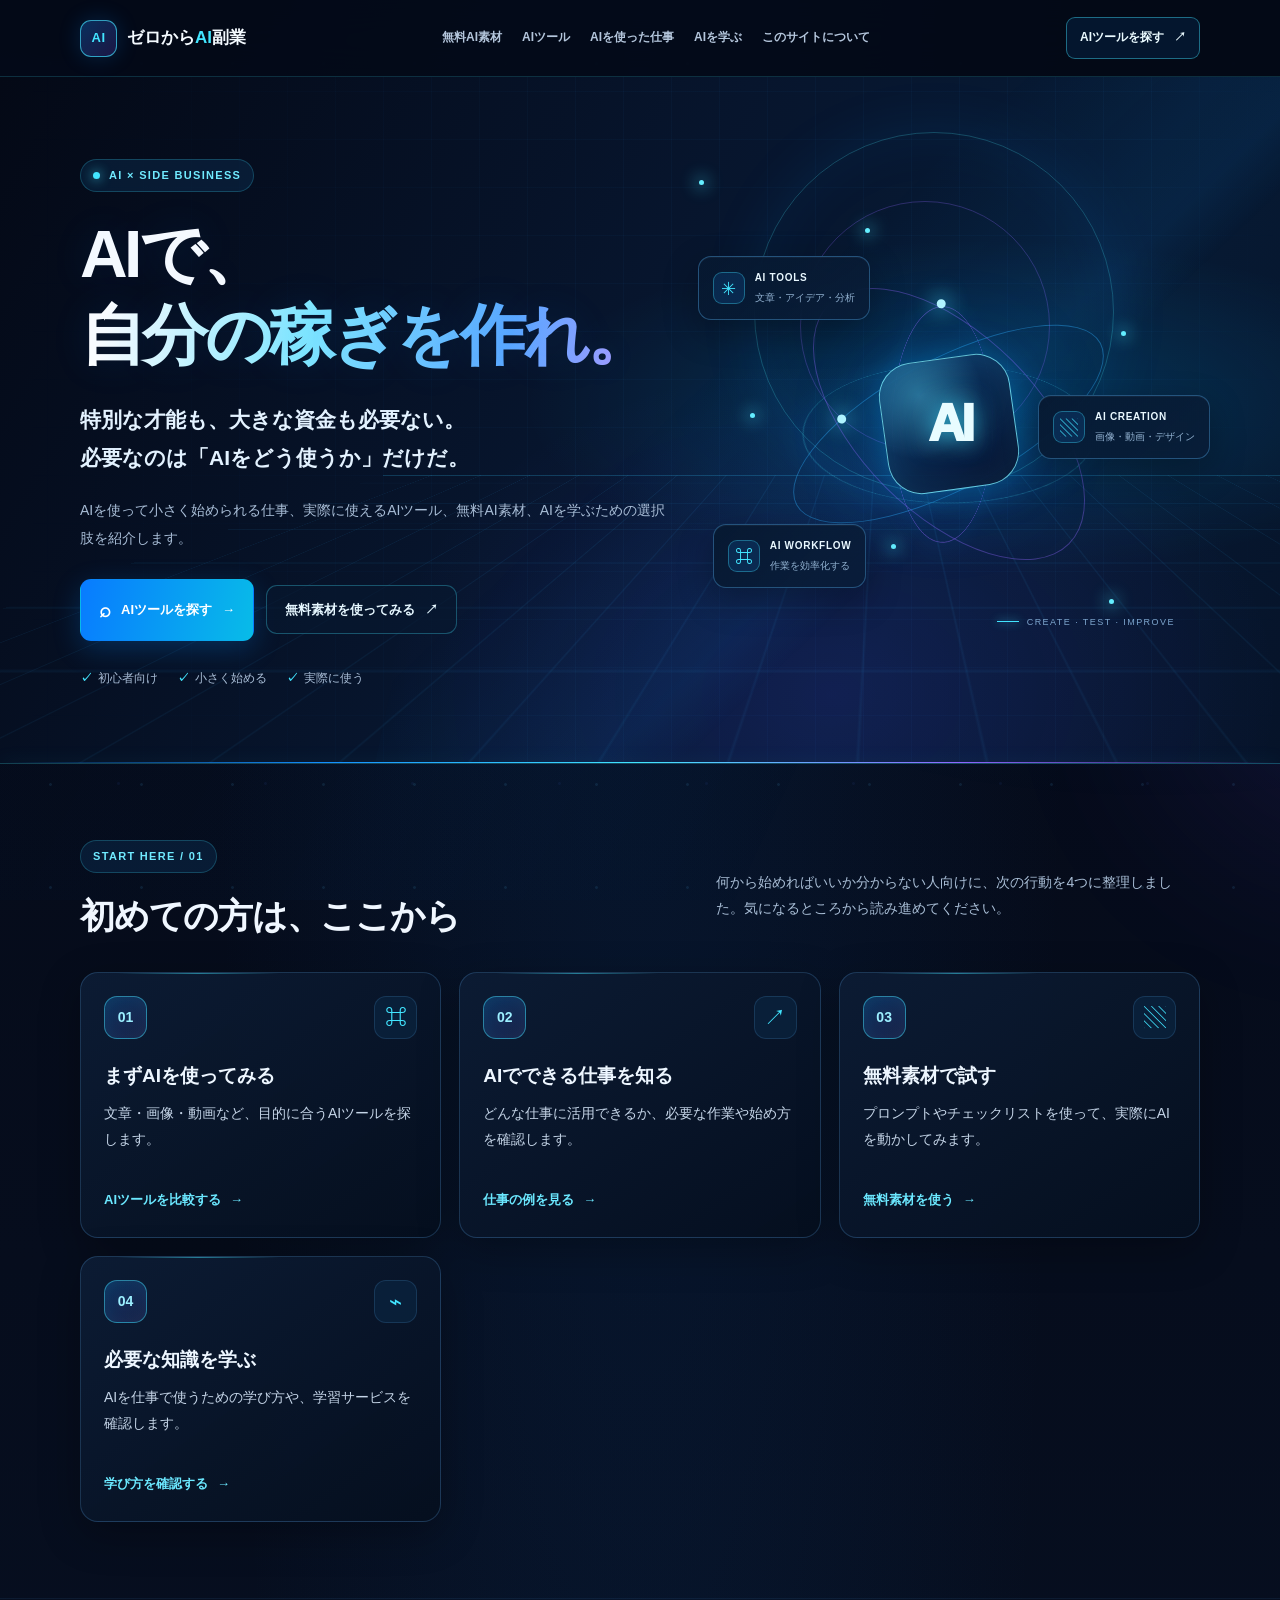
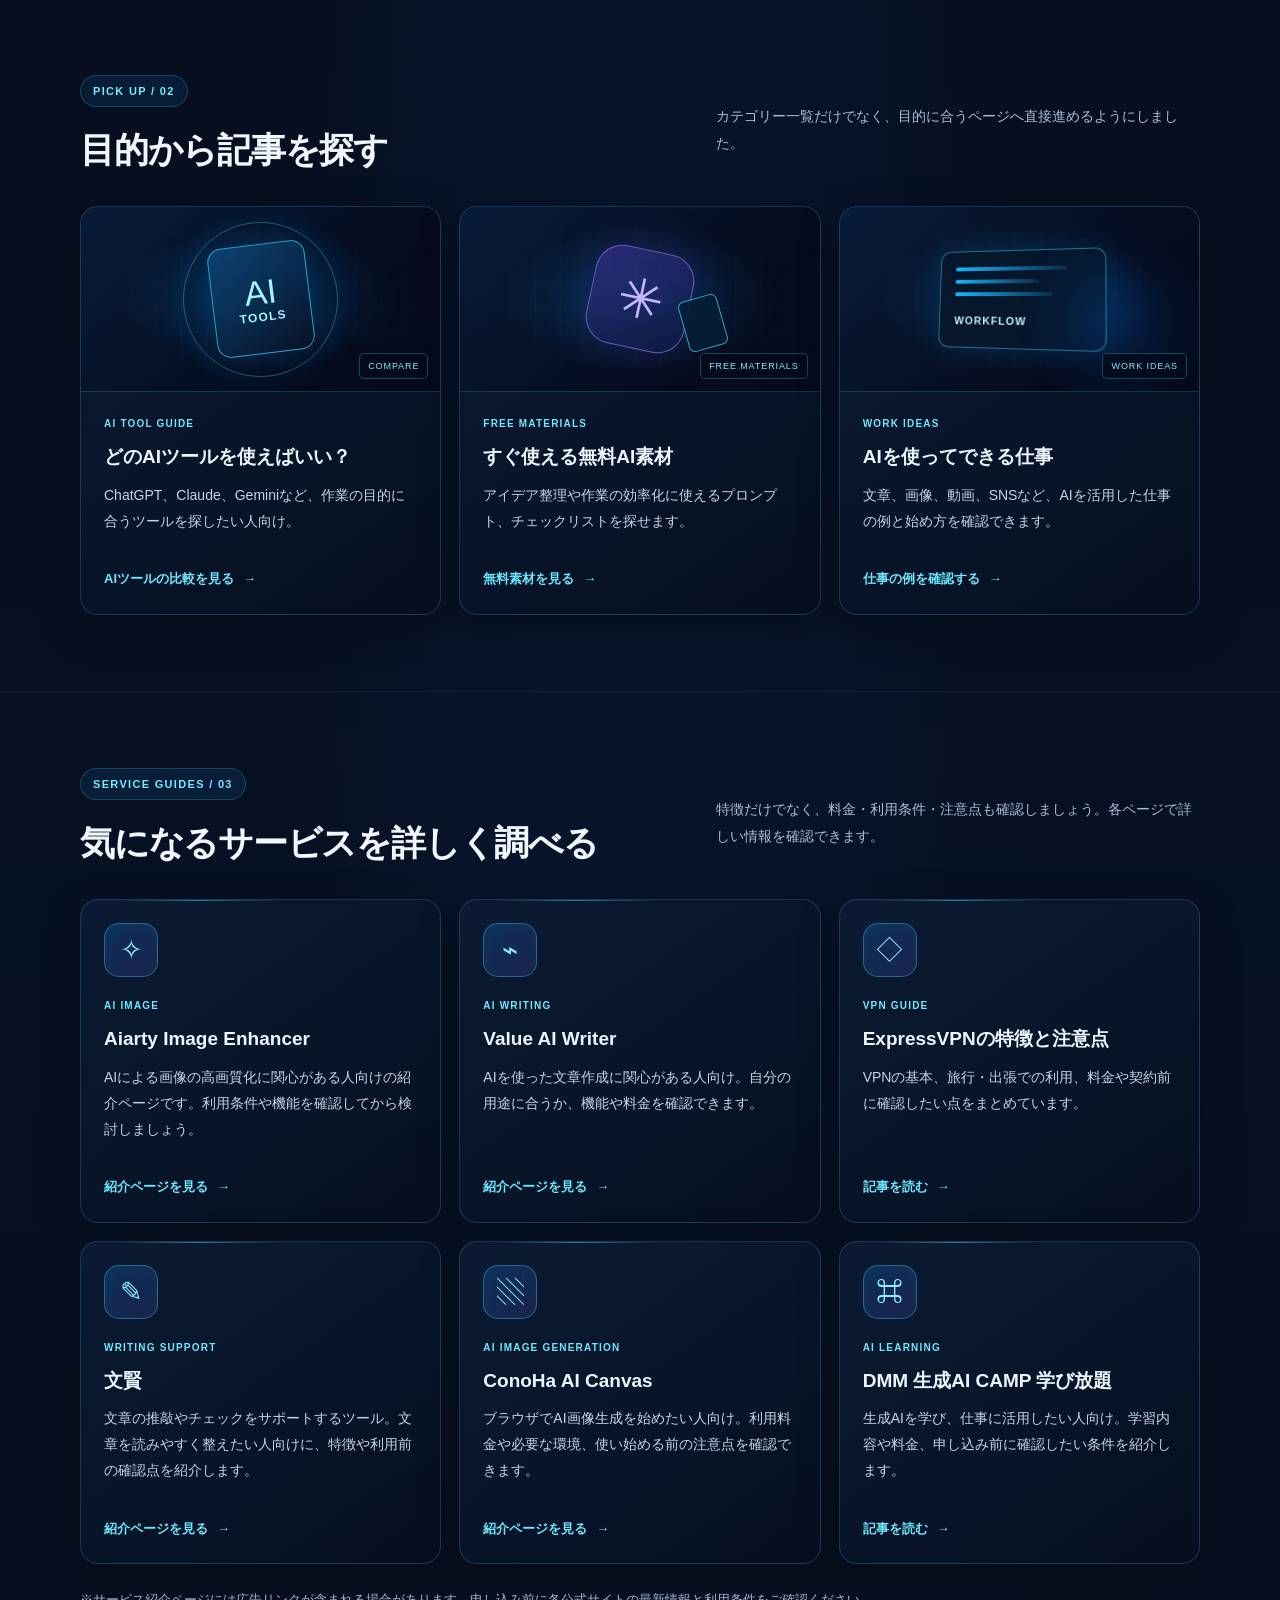
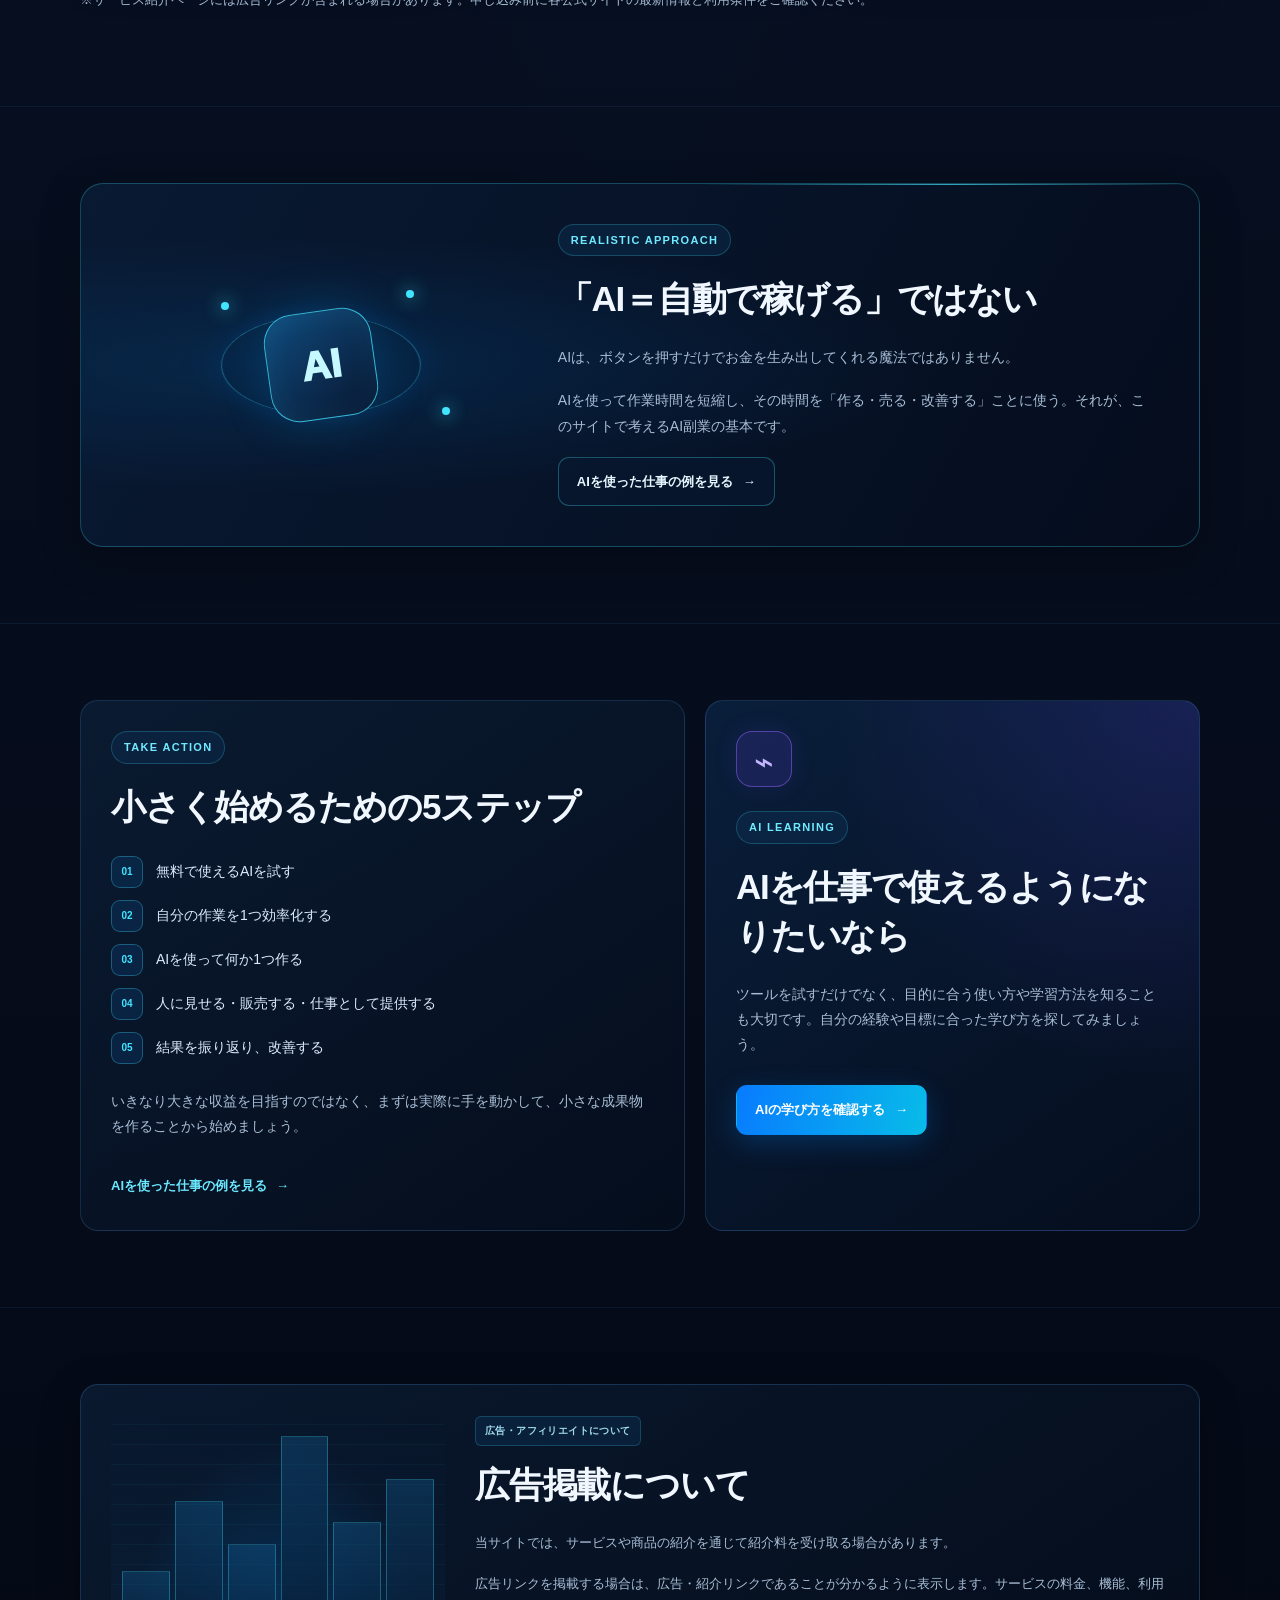
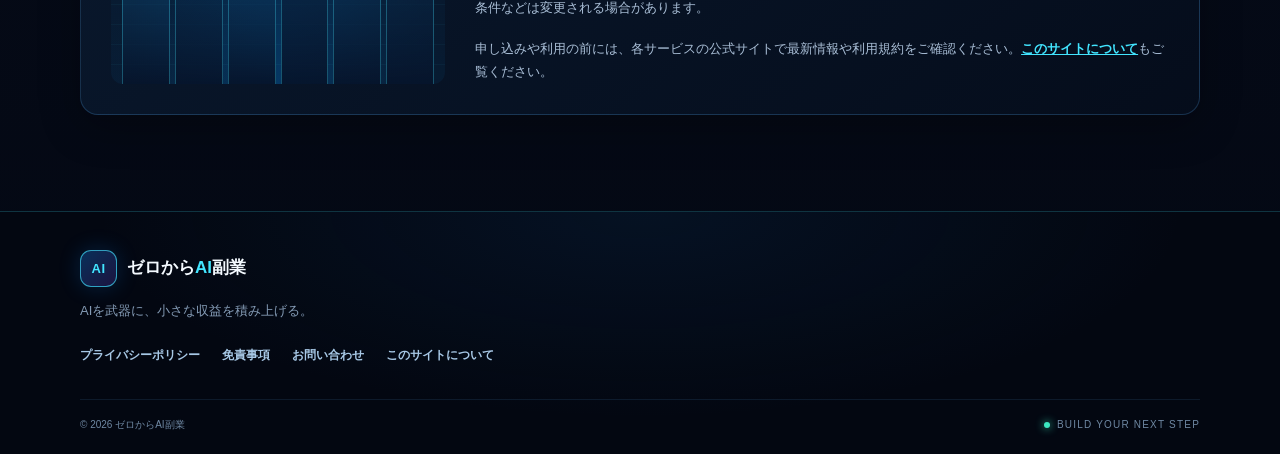
==== index.html @ a821f2a0 "Update index.html" ====
<!doctype html>
<html lang="ja">
<head>
<meta charset="utf-8">
<meta name="viewport" content="width=device-width,initial-scale=1">
<meta name="theme-color" content="#050a18">
<title>ゼロからAI副業｜初心者向けAIツール・仕事・無料素材</title>
<meta name="description" content="AI副業をこれから始めたい人へ。初心者向けAIツール比較、無料プロンプト、AIを使った仕事の始め方、学習方法を紹介します。">
<link rel="stylesheet" href="styles.css">

<!-- Google Analytics：既存の測定IDを維持 -->
<script async src="https://www.googletagmanager.com/gtag/js?id=G-782ZG589TK"></script>
<script>
  window.dataLayer = window.dataLayer || [];
  function gtag(){dataLayer.push(arguments);}
  gtag('js', new Date());
  gtag('config', 'G-782ZG589TK');
</script>
</head>
<body>
<div class="ambient ambient-one" aria-hidden="true"></div>
<div class="ambient ambient-two" aria-hidden="true"></div>

<header class="site-header">
  <div class="container nav">
    <a class="logo" href="index.html" aria-label="ゼロからAI副業 トップページ">
      <span class="logo-mark" aria-hidden="true">AI</span>
      <span>ゼロから<span class="accent-text">AI</span>副業</span>
    </a>
    <nav class="navlinks" aria-label="メインナビゲーション">
      <a href="products.html">無料AI素材</a>
      <a href="tools.html">AIツール</a>
      <a href="services.html">AIを使った仕事</a>
      <a href="ai-learning.html">AIを学ぶ</a>
      <a href="about.html">このサイトについて</a>
    </nav>
    <a class="header-cta" href="tools.html">AIツールを探す <span aria-hidden="true">↗</span></a>
  </div>
</header>

<main>
<section class="home-hero">
  <div class="hero-grid" aria-hidden="true"></div>
  <div class="hero-orb orb-a" aria-hidden="true"></div>
  <div class="hero-orb orb-b" aria-hidden="true"></div>
  <div class="hero-network" aria-hidden="true">
    <span class="node node-1"></span><span class="node node-2"></span>
    <span class="node node-3"></span><span class="node node-4"></span>
    <span class="node node-5"></span><span class="node node-6"></span>
  </div>
  <div class="container hero-layout">
    <div class="hero-copy">
      <p class="eyebrow"><span class="eyebrow-pulse"></span> AI × SIDE BUSINESS</p>
      <h1>AIで、<br><span class="gradient-text">自分の稼ぎを作れ。</span></h1>
      <p class="lead">特別な才能も、大きな資金も必要ない。<br>必要なのは「AIをどう使うか」だけだ。</p>
      <p class="hero-description">AIを使って小さく始められる仕事、実際に使えるAIツール、無料AI素材、AIを学ぶための選択肢を紹介します。</p>
      <div class="hero-actions">
        <a class="hero-button primary" href="tools.html"><span class="button-icon" aria-hidden="true">⌕</span> AIツールを探す <span aria-hidden="true">→</span></a>
        <a class="hero-button secondary" href="products.html">無料素材を使ってみる <span aria-hidden="true">↗</span></a>
      </div>
      <div class="hero-bottom">
        <span><i aria-hidden="true">✓</i> 初心者向け</span>
        <span><i aria-hidden="true">✓</i> 小さく始める</span>
        <span><i aria-hidden="true">✓</i> 実際に使う</span>
      </div>
    </div>
    <div class="hero-visual" aria-label="AIとデジタルネットワークを表現した装飾">
      <div class="visual-ring ring-one"></div>
      <div class="visual-ring ring-two"></div>
      <div class="visual-core"><span>AI</span></div>
      <div class="visual-orbit orbit-one"><span class="orbit-dot"></span></div>
      <div class="visual-orbit orbit-two"><span class="orbit-dot"></span></div>
      <div class="floating-panel panel-chat">
        <span class="panel-icon">✳</span><span><b>AI TOOLS</b><small>文章・アイデア・分析</small></span>
      </div>
      <div class="floating-panel panel-image">
        <span class="panel-icon">▧</span><span><b>AI CREATION</b><small>画像・動画・デザイン</small></span>
      </div>
      <div class="floating-panel panel-work">
        <span class="panel-icon">⌘</span><span><b>AI WORKFLOW</b><small>作業を効率化する</small></span>
      </div>
      <div class="visual-caption"><span class="caption-line"></span> CREATE · TEST · IMPROVE</div>
    </div>
  </div>
  <div class="hero-bottom-line" aria-hidden="true"></div>
</section>

<section class="section start-section">
  <div class="container">
    <div class="section-heading">
      <div><p class="eyebrow">START HERE / 01</p><h2>初めての方は、ここから</h2></div>
      <p class="section-intro">何から始めればいいか分からない人向けに、次の行動を4つに整理しました。気になるところから読み進めてください。</p>
    </div>
    <div class="cards start-cards">
      <article class="card feature-card">
        <div class="card-topline"><span class="step-number">01</span><span class="card-symbol" aria-hidden="true">⌘</span></div>
        <h3>まずAIを使ってみる</h3><p>文章・画像・動画など、目的に合うAIツールを探します。</p>
        <a class="card-link" href="tools.html">AIツールを比較する <span>→</span></a>
      </article>
      <article class="card feature-card">
        <div class="card-topline"><span class="step-number">02</span><span class="card-symbol" aria-hidden="true">↗</span></div>
        <h3>AIでできる仕事を知る</h3><p>どんな仕事に活用できるか、必要な作業や始め方を確認します。</p>
        <a class="card-link" href="services.html">仕事の例を見る <span>→</span></a>
      </article>
      <article class="card feature-card">
        <div class="card-topline"><span class="step-number">03</span><span class="card-symbol" aria-hidden="true">▧</span></div>
        <h3>無料素材で試す</h3><p>プロンプトやチェックリストを使って、実際にAIを動かしてみます。</p>
        <a class="card-link" href="products.html">無料素材を使う <span>→</span></a>
      </article>
      <article class="card feature-card">
        <div class="card-topline"><span class="step-number">04</span><span class="card-symbol" aria-hidden="true">⌁</span></div>
        <h3>必要な知識を学ぶ</h3><p>AIを仕事で使うための学び方や、学習サービスを確認します。</p>
        <a class="card-link" href="ai-learning.html">学び方を確認する <span>→</span></a>
      </article>
    </div>
  </div>
</section>

<section class="section featured-section">
  <div class="container">
    <div class="section-heading">
      <div><p class="eyebrow">PICK UP / 02</p><h2>目的から記事を探す</h2></div>
      <p class="section-intro">カテゴリー一覧だけでなく、目的に合うページへ直接進めるようにしました。</p>
    </div>
    <div class="cards article-cards">
      <article class="card article-card">
        <div class="article-art art-tools" aria-hidden="true"><span class="art-orbit"></span><span class="art-window">AI<br><b>TOOLS</b></span><span class="art-chip">COMPARE</span></div>
        <div class="article-content"><span class="home-card-label">AI TOOL GUIDE</span><h3>どのAIツールを使えばいい？</h3><p>ChatGPT、Claude、Geminiなど、作業の目的に合うツールを探したい人向け。</p><a class="card-link" href="tools.html">AIツールの比較を見る <span>→</span></a></div>
      </article>
      <article class="card article-card">
        <div class="article-art art-free" aria-hidden="true"><span class="art-cube">✳</span><span class="art-sheet"></span><span class="art-chip">FREE MATERIALS</span></div>
        <div class="article-content"><span class="home-card-label">FREE MATERIALS</span><h3>すぐ使える無料AI素材</h3><p>アイデア整理や作業の効率化に使えるプロンプト、チェックリストを探せます。</p><a class="card-link" href="products.html">無料素材を見る <span>→</span></a></div>
      </article>
      <article class="card article-card">
        <div class="article-art art-work" aria-hidden="true"><span class="art-screen"><i></i><i></i><i></i><b>WORKFLOW</b></span><span class="art-glow"></span><span class="art-chip">WORK IDEAS</span></div>
        <div class="article-content"><span class="home-card-label">WORK IDEAS</span><h3>AIを使ってできる仕事</h3><p>文章、画像、動画、SNSなど、AIを活用した仕事の例と始め方を確認できます。</p><a class="card-link" href="services.html">仕事の例を確認する <span>→</span></a></div>
      </article>
    </div>
  </div>
</section>

<section class="section services-section">
  <div class="container">
    <div class="section-heading">
      <div><p class="eyebrow">SERVICE GUIDES / 03</p><h2>気になるサービスを詳しく調べる</h2></div>
      <p class="section-intro">特徴だけでなく、料金・利用条件・注意点も確認しましょう。各ページで詳しい情報を確認できます。</p>
    </div>
    <div class="cards service-cards">
      <article class="card service-card">
        <div class="service-icon icon-image" aria-hidden="true">✧</div>
        <div class="service-info">
          <span class="home-card-label">AI IMAGE</span>
          <h3>Aiarty Image Enhancer</h3>
          <p>AIによる画像の高画質化に関心がある人向けの紹介ページです。利用条件や機能を確認してから検討しましょう。</p>
          <a class="card-link" href="aiarty.html">紹介ページを見る <span>→</span></a>
        </div>
      </article>

      <article class="card service-card">
        <div class="service-icon icon-writing" aria-hidden="true">⌁</div>
        <div class="service-info">
          <span class="home-card-label">AI WRITING</span>
          <h3>Value AI Writer</h3>
          <p>AIを使った文章作成に関心がある人向け。自分の用途に合うか、機能や料金を確認できます。</p>
          <a class="card-link" href="valueaiwriter.html">紹介ページを見る <span>→</span></a>
        </div>
      </article>

      <article class="card service-card">
        <div class="service-icon icon-vpn" aria-hidden="true">◇</div>
        <div class="service-info">
          <span class="home-card-label">VPN GUIDE</span>
          <h3>ExpressVPNの特徴と注意点</h3>
          <p>VPNの基本、旅行・出張での利用、料金や契約前に確認したい点をまとめています。</p>
          <a class="card-link" href="expressvpn.html">記事を読む <span>→</span></a>
        </div>
      </article>

      <article class="card service-card">
        <div class="service-icon icon-writing" aria-hidden="true">✎</div>
        <div class="service-info">
          <span class="home-card-label">WRITING SUPPORT</span>
          <h3>文賢</h3>
          <p>文章の推敲やチェックをサポートするツール。文章を読みやすく整えたい人向けに、特徴や利用前の確認点を紹介します。</p>
          <a class="card-link" href="bunken.html">紹介ページを見る <span>→</span></a>
        </div>
      </article>

      <article class="card service-card">
        <div class="service-icon icon-image" aria-hidden="true">▧</div>
        <div class="service-info">
          <span class="home-card-label">AI IMAGE GENERATION</span>
          <h3>ConoHa AI Canvas</h3>
          <p>ブラウザでAI画像生成を始めたい人向け。利用料金や必要な環境、使い始める前の注意点を確認できます。</p>
          <a class="card-link" href="conoha-ai-canvas.html">紹介ページを見る <span>→</span></a>
        </div>
      </article>

      <article class="card service-card">
        <div class="service-icon icon-writing" aria-hidden="true">⌘</div>
        <div class="service-info">
          <span class="home-card-label">AI LEARNING</span>
          <h3>DMM 生成AI CAMP 学び放題</h3>
          <p>生成AIを学び、仕事に活用したい人向け。学習内容や料金、申し込み前に確認したい条件を紹介します。</p>
          <a class="card-link" href="ai-learning.html">記事を読む <span>→</span></a>
        </div>
      </article>
    </div>
    <p class="small disclosure-note">※サービス紹介ページには広告リンクが含まれる場合があります。申し込み前に各公式サイトの最新情報と利用条件をご確認ください。</p>
  </div>
</section>

<section class="section principle-section">
  <div class="container">
    <div class="principle-panel">
      <div class="principle-visual" aria-hidden="true"><div class="brain-orbit"></div><div class="brain-core">AI</div><span class="brain-node n1"></span><span class="brain-node n2"></span><span class="brain-node n3"></span></div>
      <div class="principle-copy"><p class="eyebrow">REALISTIC APPROACH</p><h2>「AI＝自動で稼げる」ではない</h2><p>AIは、ボタンを押すだけでお金を生み出してくれる魔法ではありません。</p><p>AIを使って作業時間を短縮し、その時間を「作る・売る・改善する」ことに使う。それが、このサイトで考えるAI副業の基本です。</p><a class="hero-button secondary" href="services.html">AIを使った仕事の例を見る <span>→</span></a></div>
    </div>
  </div>
</section>

<section class="section steps-section">
  <div class="container steps-layout">
    <div class="steps-panel">
      <p class="eyebrow">TAKE ACTION</p><h2>小さく始めるための5ステップ</h2>
      <ol class="step-list">
        <li><span>01</span>無料で使えるAIを試す</li>
        <li><span>02</span>自分の作業を1つ効率化する</li>
        <li><span>03</span>AIを使って何か1つ作る</li>
        <li><span>04</span>人に見せる・販売する・仕事として提供する</li>
        <li><span>05</span>結果を振り返り、改善する</li>
      </ol>
      <p>いきなり大きな収益を目指すのではなく、まずは実際に手を動かして、小さな成果物を作ることから始めましょう。</p>
      <a class="card-link" href="services.html">AIを使った仕事の例を見る <span>→</span></a>
    </div>
    <div class="learning-panel"><div class="learning-symbol" aria-hidden="true">⌁</div><p class="eyebrow">AI LEARNING</p><h2>AIを仕事で使えるようになりたいなら</h2><p>ツールを試すだけでなく、目的に合う使い方や学習方法を知ることも大切です。自分の経験や目標に合った学び方を探してみましょう。</p><a class="hero-button primary" href="ai-learning.html">AIの学び方を確認する <span>→</span></a></div>
  </div>
</section>

<section class="section about-section">
  <div class="container">
    <div class="ad-box">
      <div class="ad-city" aria-hidden="true"><span></span><span></span><span></span><span></span><span></span><span></span></div>
      <div class="ad-content"><span class="ad-label">広告・アフィリエイトについて</span><h2>広告掲載について</h2><p>当サイトでは、サービスや商品の紹介を通じて紹介料を受け取る場合があります。</p><p>広告リンクを掲載する場合は、広告・紹介リンクであることが分かるように表示します。サービスの料金、機能、利用条件などは変更される場合があります。</p><p class="small mb-0">申し込みや利用の前には、各サービスの公式サイトで最新情報や利用規約をご確認ください。<a href="about.html">このサイトについて</a>もご覧ください。</p></div>
    </div>
  </div>
</section>
</main>

<footer class="site-footer">
  <div class="container footer-main">
    <a class="logo footer-logo" href="index.html"><span class="logo-mark" aria-hidden="true">AI</span><span>ゼロから<span class="accent-text">AI</span>副業</span></a>
    <p>AIを武器に、小さな収益を積み上げる。</p>
    <nav class="footer-links" aria-label="フッターナビゲーション"><a href="privacy.html">プライバシーポリシー</a><a href="disclaimer.html">免責事項</a><a href="contact.html">お問い合わせ</a><a href="about.html">このサイトについて</a></nav>
  </div>
  <div class="container footer-bottom"><span>© 2026 ゼロからAI副業</span><span class="footer-status"><i></i> BUILD YOUR NEXT STEP</span></div>
</footer>
</body>
</html>
---- styles.css ----
/* =========================================================
   ゼロからAI副業
   FUTURISTIC AI DESIGN
   Global Stylesheet
   ========================================================= */

:root {
  color-scheme: dark;
  --bg: #050916;
  --bg-deep: #030610;
  --surface: rgba(8, 19, 39, 0.88);
  --surface-soft: rgba(12, 31, 57, 0.78);
  --text: #edf6ff;
  --text-light: #a9bed6;
  --muted: #7d94af;
  --navy: #081329;
  --blue: #168cff;
  --blue-dark: #0870db;
  --blue-soft: rgba(22, 140, 255, 0.12);
  --cyan: #42e5ff;
  --cyan-soft: rgba(66, 229, 255, 0.12);
  --purple: #9065ff;
  --green: #3ce8c1;
  --orange: #ffb65c;
  --border: rgba(87, 160, 224, 0.2);
  --border-bright: rgba(66, 229, 255, 0.42);
  --shadow: 0 12px 40px rgba(0, 0, 0, 0.28);
  --shadow-hover: 0 18px 50px rgba(0, 100, 255, 0.16);
  --radius: 18px;
  --container: 1120px;
}

/* =========================================================
   Base
   ========================================================= */

* {
  box-sizing: border-box;
}

html {
  scroll-behavior: smooth;
  background: var(--bg-deep);
}

body {
  position: relative;
  isolation: isolate;
  margin: 0;
  padding: 0;
  overflow-x: hidden;
  background:
    radial-gradient(ellipse at 50% 0%, rgba(13, 76, 145, 0.18), transparent 48%),
    linear-gradient(180deg, #050916 0%, #071124 48%, #040813 100%);
  color: var(--text);
  font-family:
    -apple-system,
    BlinkMacSystemFont,
    "Hiragino Kaku Gothic ProN",
    "Hiragino Sans",
    "Yu Gothic",
    "YuGothic",
    "Noto Sans JP",
    Meiryo,
    sans-serif;
  line-height: 1.8;
  font-size: 16px;
}

body::before {
  position: fixed;
  z-index: -2;
  inset: 0;
  content: "";
  pointer-events: none;
  background-image:
    radial-gradient(circle, rgba(91, 202, 255, 0.5) 1px, transparent 1.8px),
    radial-gradient(circle, rgba(80, 127, 255, 0.32) 1px, transparent 2px);
  background-size: 91px 103px, 147px 131px;
  background-position: 5px 12px, 45px 63px;
  opacity: 0.2;
  animation: star-drift 35s linear infinite;
}

body::after {
  position: fixed;
  z-index: -1;
  inset: 0;
  content: "";
  pointer-events: none;
  background:
    linear-gradient(115deg, transparent 0%, rgba(22, 140, 255, 0.025) 45%, transparent 70%),
    radial-gradient(ellipse at 10% 25%, rgba(24, 116, 255, 0.06), transparent 35%),
    radial-gradient(ellipse at 90% 60%, rgba(0, 224, 255, 0.045), transparent 35%);
}

img {
  display: block;
  max-width: 100%;
  height: auto;
}

a {
  color: var(--cyan);
  text-decoration: none;
  font-weight: 600;
  transition: color 0.2s ease, opacity 0.2s ease;
}

a:hover {
  color: #b2f6ff;
}

button,
a {
  -webkit-tap-highlight-color: transparent;
}

button,
input,
textarea,
select {
  font: inherit;
}

.container {
  width: min(100% - 36px, var(--container));
  margin: 0 auto;
}

::selection {
  background: rgba(38, 177, 255, 0.4);
  color: #fff;
}

.ambient {
  position: fixed;
  z-index: -1;
  width: 360px;
  height: 360px;
  border-radius: 50%;
  filter: blur(100px);
  pointer-events: none;
  opacity: 0.11;
}

.ambient-one {
  top: 12%;
  left: -230px;
  background: #087cff;
  animation: ambient-float 18s ease-in-out infinite alternate;
}

.ambient-two {
  right: -250px;
  top: 55%;
  background: #754dff;
  animation: ambient-float 23s ease-in-out infinite alternate-reverse;
}

/* =========================================================
   Header / Navigation
   ========================================================= */

.site-header,
header {
  position: sticky;
  top: 0;
  z-index: 100;
  background: rgba(4, 10, 23, 0.88);
  border-bottom: 1px solid rgba(66, 229, 255, 0.17);
  backdrop-filter: blur(18px);
  -webkit-backdrop-filter: blur(18px);
}

.nav {
  min-height: 76px;
  display: flex;
  align-items: center;
  justify-content: space-between;
  gap: 22px;
}

.logo {
  display: inline-flex;
  align-items: center;
  gap: 10px;
  color: #f4faff;
  font-size: 17px;
  font-weight: 850;
  white-space: nowrap;
  text-decoration: none;
}

.logo:hover {
  color: #fff;
  text-decoration: none;
}

.logo-mark {
  display: inline-flex;
  align-items: center;
  justify-content: center;
  width: 37px;
  height: 37px;
  border: 1px solid rgba(66, 229, 255, 0.65);
  border-radius: 11px;
  background: linear-gradient(135deg, rgba(22, 140, 255, 0.3), rgba(126, 76, 255, 0.2));
  color: var(--cyan);
  box-shadow: 0 0 22px rgba(22, 140, 255, 0.2);
  font-size: 13px;
  letter-spacing: 0.04em;
}

.accent-text {
  color: var(--cyan);
}

.navlinks {
  display: flex;
  align-items: center;
  gap: 20px;
  overflow-x: auto;
  white-space: nowrap;
  scrollbar-width: none;
}

.navlinks::-webkit-scrollbar {
  display: none;
}

.navlinks a {
  position: relative;
  color: #b4c6dc;
  font-size: 12px;
  font-weight: 700;
  text-decoration: none;
}

.navlinks a::after {
  position: absolute;
  right: 0;
  bottom: -8px;
  left: 0;
  height: 2px;
  content: "";
  background: linear-gradient(90deg, var(--blue), var(--cyan));
  transform: scaleX(0);
  transform-origin: left;
  transition: transform 0.25s ease;
}

.navlinks a:hover {
  color: #fff;
}

.navlinks a:hover::after {
  transform: scaleX(1);
}

.header-cta {
  display: inline-flex;
  align-items: center;
  gap: 10px;
  flex-shrink: 0;
  padding: 9px 13px;
  border: 1px solid rgba(66, 229, 255, 0.42);
  border-radius: 9px;
  background: rgba(14, 80, 139, 0.2);
  color: #eafaff;
  font-size: 12px;
  font-weight: 800;
}

.header-cta:hover {
  background: rgba(22, 140, 255, 0.22);
  color: #fff;
  text-decoration: none;
}

/* =========================================================
   Shared Typography
   ========================================================= */

.eyebrow {
  display: inline-flex;
  align-items: center;
  gap: 9px;
  margin: 0 0 15px;
  padding: 6px 11px;
  border: 1px solid rgba(66, 229, 255, 0.22);
  border-radius: 999px;
  background: rgba(13, 51, 88, 0.4);
  color: #70eaff;
  font-size: 11px;
  font-weight: 850;
  letter-spacing: 0.12em;
}

.eyebrow-pulse {
  width: 7px;
  height: 7px;
  border-radius: 50%;
  background: var(--cyan);
  box-shadow: 0 0 12px var(--cyan);
  animation: pulse-glow 2s ease-in-out infinite;
}

.section {
  position: relative;
  padding: 76px 0;
}

.section + .section {
  border-top: 1px solid rgba(74, 144, 209, 0.1);
}

.section h2 {
  margin: 0 0 22px;
  color: #f0f7ff;
  font-size: clamp(25px, 4vw, 35px);
  line-height: 1.4;
  letter-spacing: -0.035em;
}

.section h3 {
  margin: 0 0 10px;
  color: #f0f7ff;
  font-size: 19px;
  line-height: 1.55;
}

.section p {
  margin: 0 0 18px;
}

.section ul,
.section ol {
  margin: 0 0 20px;
  padding-left: 1.4em;
}

.section li {
  margin-bottom: 8px;
}

.section-heading {
  display: grid;
  grid-template-columns: minmax(0, 1fr) minmax(260px, 0.8fr);
  align-items: end;
  gap: 32px;
  margin-bottom: 32px;
}

.section-heading h2 {
  margin-bottom: 0;
}

.section-intro {
  max-width: 490px;
  color: var(--text-light);
  font-size: 14px;
  line-height: 1.9;
}

/* =========================================================
   Home Hero
   ========================================================= */

.home-hero {
  position: relative;
  isolation: isolate;
  overflow: hidden;
  padding: 82px 0 74px;
  border-bottom: 1px solid rgba(66, 229, 255, 0.25);
  background:
    radial-gradient(ellipse at 77% 48%, rgba(0, 174, 255, 0.19), transparent 33%),
    radial-gradient(ellipse at 65% 90%, rgba(80, 65, 255, 0.14), transparent 38%),
    linear-gradient(120deg, #040916 0%, #07152d 45%, #071b35 72%, #061329 100%);
}

.home-hero::before {
  position: absolute;
  z-index: -1;
  inset: 0;
  content: "";
  pointer-events: none;
  background:
    repeating-linear-gradient(0deg, transparent 0, transparent 47px, rgba(52, 154, 255, 0.07) 48px),
    repeating-linear-gradient(90deg, transparent 0, transparent 47px, rgba(52, 154, 255, 0.07) 48px);
  mask-image: linear-gradient(90deg, transparent, #000 45%, #000 90%, transparent);
  animation: grid-shift 25s linear infinite;
}

.home-hero::after {
  position: absolute;
  z-index: -1;
  top: 0;
  right: -20%;
  width: 85%;
  height: 100%;
  content: "";
  pointer-events: none;
  background: linear-gradient(130deg, transparent 30%, rgba(20, 150, 255, 0.08) 48%, transparent 53%);
  transform: skewX(-12deg);
  animation: light-sweep 12s ease-in-out infinite;
}

.hero-grid {
  position: absolute;
  z-index: -1;
  right: -8%;
  bottom: -58%;
  width: 78%;
  height: 100%;
  border-top: 1px solid rgba(53, 204, 255, 0.35);
  background:
    repeating-linear-gradient(90deg, transparent 0, transparent 48px, rgba(35, 173, 255, 0.2) 49px),
    repeating-linear-gradient(0deg, transparent 0, transparent 31px, rgba(35, 173, 255, 0.18) 32px);
  transform: perspective(280px) rotateX(58deg);
  transform-origin: center top;
  mask-image: linear-gradient(to bottom, #000, transparent 80%);
  animation: grid-shift 20s linear infinite;
}

.hero-orb {
  position: absolute;
  z-index: -1;
  border: 1px solid rgba(66, 229, 255, 0.25);
  border-radius: 50%;
  pointer-events: none;
}

.orb-a {
  top: 8%;
  right: 13%;
  width: 360px;
  height: 360px;
  box-shadow:
    0 0 60px rgba(0, 137, 255, 0.1),
    inset 0 0 60px rgba(0, 137, 255, 0.06);
  animation: orbit-rotate 35s linear infinite;
}

.orb-b {
  top: 18%;
  right: 18%;
  width: 250px;
  height: 250px;
  border-color: rgba(144, 101, 255, 0.28);
  animation: orbit-rotate 24s linear infinite reverse;
}

.hero-network {
  position: absolute;
  z-index: -1;
  inset: 0;
  overflow: hidden;
  pointer-events: none;
}

.node {
  position: absolute;
  width: 5px;
  height: 5px;
  border-radius: 50%;
  background: #65efff;
  box-shadow: 0 0 16px 4px rgba(66, 229, 255, 0.4);
  animation: pulse-glow 3s ease-in-out infinite;
}

.node-1 { top: 22%; right: 32%; }
.node-2 { top: 37%; right: 12%; animation-delay: -1s; }
.node-3 { top: 68%; right: 30%; animation-delay: -2s; }
.node-4 { top: 15%; right: 45%; animation-delay: -1.5s; }
.node-5 { top: 76%; right: 13%; animation-delay: -.5s; }
.node-6 { top: 49%; right: 41%; animation-delay: -2.5s; }

.hero-layout {
  display: grid;
  grid-template-columns: minmax(0, 1.08fr) minmax(320px, 0.92fr);
  align-items: center;
  gap: 28px;
}

.hero-copy {
  position: relative;
  z-index: 2;
}

.home-hero .eyebrow {
  margin-bottom: 22px;
}

.home-hero h1 {
  max-width: 690px;
  margin: 0 0 24px;
  color: #f4f9ff;
  font-size: clamp(39px, 5.5vw, 66px);
  font-weight: 900;
  line-height: 1.24;
  letter-spacing: -0.055em;
  text-shadow: 0 0 40px rgba(31, 143, 255, 0.12);
}

.gradient-text {
  background: linear-gradient(100deg, #fff 5%, #83eaff 40%, #5ba9ff 75%, #b39aff 100%);
  -webkit-background-clip: text;
  background-clip: text;
  color: transparent;
}

.home-hero .lead {
  margin: 0 0 19px;
  color: #e3f2ff;
  font-size: clamp(17px, 2vw, 21px);
  font-weight: 750;
  line-height: 1.8;
}

.hero-description {
  max-width: 590px;
  color: #a8bdd6;
  font-size: 14px;
  line-height: 2;
}

.hero-actions {
  display: flex;
  flex-wrap: wrap;
  align-items: center;
  gap: 12px;
  margin-top: 27px;
}

.hero-button {
  display: inline-flex;
  align-items: center;
  justify-content: center;
  gap: 10px;
  min-height: 48px;
  padding: 12px 18px;
  border: 1px solid rgba(66, 229, 255, 0.3);
  border-radius: 11px;
  font-size: 13px;
  font-weight: 850;
  text-align: center;
  text-decoration: none;
  transition:
    transform 0.2s ease,
    box-shadow 0.2s ease,
    background 0.2s ease;
}

.hero-button:hover {
  transform: translateY(-2px);
  text-decoration: none;
}

.hero-button.primary {
  border-color: transparent;
  background: linear-gradient(105deg, #087bff, #08bce8);
  color: #fff;
  box-shadow: 0 8px 28px rgba(0, 137, 255, 0.24);
}

.hero-button.primary:hover {
  color: #fff;
  box-shadow: 0 10px 35px rgba(0, 173, 255, 0.4);
}

.hero-button.secondary {
  background: rgba(8, 25, 48, 0.68);
  color: #e6f7ff;
}

.hero-button.secondary:hover {
  background: rgba(24, 82, 133, 0.5);
  color: #fff;
}

.button-icon {
  font-size: 20px;
}

.hero-bottom {
  display: flex;
  flex-wrap: wrap;
  gap: 10px 19px;
  margin-top: 27px;
  color: #a8bdd6;
  font-size: 12px;
}

.hero-bottom span {
  display: inline-flex;
  align-items: center;
  gap: 6px;
}

.hero-bottom i {
  color: var(--cyan);
  font-style: normal;
  font-weight: 900;
}

.hero-visual {
  position: relative;
  display: grid;
  min-height: 420px;
  place-items: center;
  perspective: 900px;
}

.visual-ring {
  position: absolute;
  width: 290px;
  height: 290px;
  border: 1px solid rgba(66, 229, 255, 0.28);
  border-radius: 50%;
  box-shadow:
    0 0 30px rgba(22, 140, 255, 0.08),
    inset 0 0 30px rgba(22, 140, 255, 0.06);
}

.ring-one {
  transform: rotateX(62deg) rotateZ(-20deg);
  animation: orbit-rotate 18s linear infinite;
}

.ring-two {
  width: 235px;
  height: 235px;
  border-color: rgba(144, 101, 255, 0.4);
  transform: rotateY(65deg) rotateZ(35deg);
  animation: orbit-rotate 15s linear infinite reverse;
}

.visual-core {
  position: relative;
  z-index: 2;
  display: grid;
  width: 132px;
  height: 132px;
  place-items: center;
  border: 1px solid rgba(119, 237, 255, 0.8);
  border-radius: 34px;
  background:
    radial-gradient(circle at 30% 25%, rgba(96, 226, 255, 0.36), transparent 48%),
    linear-gradient(145deg, rgba(13, 63, 113, 0.94), rgba(7, 15, 43, 0.98));
  box-shadow:
    0 0 35px rgba(0, 171, 255, 0.3),
    0 0 100px rgba(0, 112, 255, 0.16),
    inset 0 0 35px rgba(66, 229, 255, 0.1);
  transform: rotate(-8deg);
  animation: core-float 5s ease-in-out infinite;
}

.visual-core span {
  color: #e8fcff;
  font-size: 51px;
  font-weight: 950;
  letter-spacing: -0.08em;
  text-shadow: 0 0 24px rgba(66, 229, 255, 0.8);
  transform: rotate(8deg);
}

.visual-orbit {
  position: absolute;
  width: 345px;
  height: 130px;
  border: 1px solid rgba(48, 178, 255, 0.4);
  border-radius: 50%;
  transform: rotate(-28deg);
}

.orbit-two {
  width: 340px;
  height: 180px;
  border-color: rgba(145, 103, 255, 0.38);
  transform: rotate(45deg);
}

.orbit-dot {
  position: absolute;
  top: 5px;
  left: 22%;
  width: 9px;
  height: 9px;
  border-radius: 50%;
  background: #b4f7ff;
  box-shadow: 0 0 20px 5px rgba(66, 229, 255, 0.45);
}

.floating-panel {
  position: absolute;
  z-index: 3;
  display: flex;
  align-items: center;
  gap: 10px;
  padding: 12px 14px;
  border: 1px solid rgba(91, 185, 255, 0.35);
  border-radius: 13px;
  background: linear-gradient(135deg, rgba(7, 25, 49, 0.94), rgba(9, 28, 54, 0.78));
  box-shadow: 0 12px 35px rgba(0, 0, 0, 0.28), inset 0 1px rgba(255, 255, 255, 0.04);
  backdrop-filter: blur(12px);
  -webkit-backdrop-filter: blur(12px);
  animation: panel-float 6s ease-in-out infinite;
}

.floating-panel b,
.floating-panel small {
  display: block;
}

.floating-panel b {
  color: #e9f8ff;
  font-size: 10px;
  letter-spacing: 0.07em;
}

.floating-panel small {
  margin-top: 2px;
  color: #91b1d0;
  font-size: 10px;
}

.panel-icon {
  display: grid;
  width: 32px;
  height: 32px;
  flex-shrink: 0;
  place-items: center;
  border: 1px solid rgba(66, 229, 255, 0.35);
  border-radius: 9px;
  background: rgba(22, 140, 255, 0.14);
  color: var(--cyan);
  font-size: 18px;
}

.panel-chat {
  top: 10%;
  left: 0;
}

.panel-image {
  top: 43%;
  right: -2%;
  animation-delay: -2s;
}

.panel-work {
  bottom: 11%;
  left: 3%;
  animation-delay: -4s;
}

.visual-caption {
  position: absolute;
  right: 5%;
  bottom: 1%;
  display: flex;
  align-items: center;
  gap: 8px;
  color: #7ea6ce;
  font-size: 9px;
  letter-spacing: 0.16em;
}

.caption-line {
  width: 22px;
  height: 1px;
  background: var(--cyan);
  box-shadow: 0 0 8px var(--cyan);
}

.hero-bottom-line {
  position: absolute;
  right: 0;
  bottom: 0;
  left: 0;
  height: 1px;
  background: linear-gradient(90deg, transparent, #138dff, #42e5ff, #9065ff, transparent);
  box-shadow: 0 0 16px rgba(66, 229, 255, 0.35);
}

/* =========================================================
   Cards
   ========================================================= */

.cards {
  display: grid;
  grid-template-columns: repeat(3, minmax(0, 1fr));
  gap: 18px;
}

.card {
  position: relative;
  min-width: 0;
  overflow: hidden;
  border: 1px solid var(--border);
  border-radius: var(--radius);
  background:
    linear-gradient(145deg, rgba(12, 29, 53, 0.92), rgba(5, 14, 30, 0.94));
  box-shadow: var(--shadow);
  transition:
    border-color 0.25s ease,
    box-shadow 0.25s ease,
    transform 0.25s ease;
}

.card::before {
  position: absolute;
  top: 0;
  left: 10%;
  width: 45%;
  height: 1px;
  content: "";
  background: linear-gradient(90deg, transparent, rgba(66, 229, 255, 0.7), transparent);
  opacity: 0.7;
}

.card:hover {
  border-color: var(--border-bright);
  box-shadow: var(--shadow-hover), inset 0 0 25px rgba(22, 140, 255, 0.035);
  transform: translateY(-3px);
}

.card p {
  color: var(--text-light);
  font-size: 14px;
  line-height: 1.9;
}

.card p:last-child {
  margin-bottom: 0;
}

.start-cards .card {
  padding: 23px;
}

.card-topline {
  display: flex;
  align-items: center;
  justify-content: space-between;
  margin-bottom: 22px;
}

.step-number {
  display: inline-flex;
  align-items: center;
  justify-content: center;
  width: 43px;
  height: 43px;
  border: 1px solid rgba(66, 229, 255, 0.48);
  border-radius: 13px;
  background: linear-gradient(145deg, rgba(22, 140, 255, 0.23), rgba(144, 101, 255, 0.12));
  color: #9cefff;
  font-size: 14px;
  font-weight: 900;
  box-shadow: inset 0 0 15px rgba(66, 229, 255, 0.05);
}

.card-symbol {
  display: grid;
  width: 43px;
  height: 43px;
  place-items: center;
  border: 1px solid rgba(87, 160, 224, 0.19);
  border-radius: 12px;
  background: rgba(14, 54, 89, 0.35);
  color: var(--cyan);
  font-size: 22px;
}

.card-link {
  display: inline-flex;
  align-items: center;
  gap: 9px;
  margin-top: 17px;
  color: #6be8ff;
  font-size: 13px;
  font-weight: 850;
}

.card-link span {
  transition: transform 0.2s ease;
}

.card-link:hover {
  color: #fff;
  text-decoration: none;
}

.card-link:hover span {
  transform: translateX(4px);
}

/* =========================================================
   Featured Article Cards
   ========================================================= */

.article-card {
  display: flex;
  flex-direction: column;
}

.article-art {
  position: relative;
  display: grid;
  min-height: 185px;
  overflow: hidden;
  place-items: center;
  border-bottom: 1px solid rgba(66, 229, 255, 0.17);
  background:
    radial-gradient(ellipse at 50% 50%, rgba(0, 153, 255, 0.2), transparent 55%),
    linear-gradient(135deg, #081c38, #050b1c 70%);
}

.article-art::before {
  position: absolute;
  inset: 0;
  content: "";
  background-image:
    linear-gradient(rgba(56, 160, 255, 0.07) 1px, transparent 1px),
    linear-gradient(90deg, rgba(56, 160, 255, 0.07) 1px, transparent 1px);
  background-size: 25px 25px;
  mask-image: radial-gradient(ellipse, #000, transparent 80%);
}

.art-orbit {
  position: absolute;
  width: 155px;
  height: 155px;
  border: 1px solid rgba(66, 229, 255, 0.35);
  border-radius: 50%;
  box-shadow: 0 0 35px rgba(22, 140, 255, 0.1);
}

.art-window {
  position: relative;
  display: grid;
  width: 98px;
  height: 110px;
  place-content: center;
  border: 1px solid rgba(66, 229, 255, 0.65);
  border-radius: 14px;
  background: linear-gradient(145deg, rgba(15, 76, 129, 0.8), rgba(7, 18, 39, 0.96));
  color: #a5f4ff;
  font-size: 34px;
  line-height: 1.1;
  text-align: center;
  box-shadow: 0 0 35px rgba(0, 157, 255, 0.17);
  transform: rotate(-7deg);
}

.art-window b {
  font-size: 12px;
  letter-spacing: 0.1em;
}

.art-chip {
  position: absolute;
  right: 12px;
  bottom: 12px;
  padding: 4px 8px;
  border: 1px solid rgba(66, 229, 255, 0.28);
  border-radius: 5px;
  background: rgba(3, 12, 27, 0.8);
  color: #83eaff;
  font-size: 9px;
  letter-spacing: 0.1em;
}

.art-cube {
  position: relative;
  display: grid;
  width: 100px;
  height: 100px;
  place-items: center;
  border: 1px solid rgba(152, 131, 255, 0.6);
  border-radius: 27px;
  background: linear-gradient(145deg, rgba(119, 78, 255, 0.32), rgba(10, 28, 66, 0.9));
  color: #c4b7ff;
  font-size: 55px;
  box-shadow: 0 0 50px rgba(123, 78, 255, 0.18);
  transform: rotate(12deg);
}

.art-sheet {
  position: absolute;
  right: 27%;
  bottom: 23%;
  width: 40px;
  height: 52px;
  border: 1px solid rgba(66, 229, 255, 0.7);
  border-radius: 6px;
  background: rgba(6, 29, 54, 0.9);
  transform: rotate(-16deg);
}

.art-screen {
  position: relative;
  display: flex;
  flex-direction: column;
  gap: 9px;
  width: 170px;
  padding: 16px;
  border: 1px solid rgba(66, 229, 255, 0.45);
  border-radius: 11px;
  background: rgba(6, 23, 44, 0.95);
  box-shadow: 0 0 35px rgba(0, 143, 255, 0.12);
  transform: perspective(350px) rotateY(-12deg) rotateX(5deg);
}

.art-screen i {
  display: block;
  width: 85%;
  height: 4px;
  border-radius: 5px;
  background: linear-gradient(90deg, #12b8ff, rgba(66, 229, 255, 0.1));
}

.art-screen i:nth-child(2) {
  width: 65%;
}

.art-screen i:nth-child(3) {
  width: 75%;
}

.art-screen b {
  margin-top: 7px;
  color: #c1edff;
  font-size: 11px;
  letter-spacing: 0.1em;
}

.art-glow {
  position: absolute;
  right: 14%;
  bottom: 20%;
  width: 65px;
  height: 65px;
  border-radius: 50%;
  background: #087cff;
  filter: blur(35px);
  opacity: 0.45;
}

.article-content {
  display: flex;
  flex: 1;
  flex-direction: column;
  align-items: flex-start;
  padding: 23px;
}

.article-content .card-link {
  margin-top: auto;
  padding-top: 15px;
}

.home-card-label {
  display: inline-block;
  margin-bottom: 9px;
  color: #6de8ff;
  font-size: 10px;
  font-weight: 850;
  letter-spacing: 0.12em;
}

/* =========================================================
   Service Cards
   ========================================================= */

.service-cards {
  grid-template-columns: repeat(3, minmax(0, 1fr));
}

.service-card {
  display: flex;
  flex-direction: column;
  padding: 23px;
}

.service-icon {
  display: grid;
  width: 54px;
  height: 54px;
  margin-bottom: 20px;
  place-items: center;
  border: 1px solid rgba(66, 229, 255, 0.35);
  border-radius: 15px;
  background: linear-gradient(145deg, rgba(22, 140, 255, 0.2), rgba(144, 101, 255, 0.12));
  color: #8ceeff;
  font-size: 27px;
  box-shadow: inset 0 0 20px rgba(66, 229, 255, 0.04);
}

.service-info {
  display: flex;
  flex: 1;
  flex-direction: column;
  align-items: flex-start;
}

.service-info .card-link {
  margin-top: auto;
  padding-top: 15px;
}

.disclosure-note {
  margin-top: 24px !important;
  color: #879db6;
}

/* =========================================================
   Principles Panel
   ========================================================= */

.principle-panel {
  position: relative;
  display: grid;
  grid-template-columns: 0.8fr 1.2fr;
  align-items: center;
  gap: 36px;
  overflow: hidden;
  padding: 40px;
  border: 1px solid rgba(66, 229, 255, 0.26);
  border-radius: 23px;
  background:
    radial-gradient(ellipse at 20% 50%, rgba(0, 145, 255, 0.13), transparent 50%),
    linear-gradient(120deg, rgba(9, 27, 52, 0.95), rgba(5, 13, 29, 0.97));
  box-shadow: var(--shadow);
}

.principle-panel::after {
  position: absolute;
  top: 0;
  right: 0;
  width: 45%;
  height: 1px;
  content: "";
  background: linear-gradient(90deg, transparent, var(--cyan), transparent);
  opacity: 0.7;
}

.principle-visual {
  position: relative;
  display: grid;
  min-height: 250px;
  place-items: center;
}

.brain-orbit {
  position: absolute;
  width: 200px;
  height: 200px;
  border: 1px solid rgba(66, 229, 255, 0.38);
  border-radius: 50%;
  transform: rotateX(60deg) rotateZ(-25deg);
  box-shadow: 0 0 35px rgba(0, 132, 255, 0.12);
  animation: orbit-rotate 25s linear infinite;
}

.brain-core {
  display: grid;
  width: 108px;
  height: 108px;
  place-items: center;
  border: 1px solid rgba(66, 229, 255, 0.75);
  border-radius: 29px;
  background: linear-gradient(145deg, #104b7d, #08152f);
  color: #c5f8ff;
  font-size: 40px;
  font-weight: 950;
  box-shadow: 0 0 50px rgba(0, 163, 255, 0.2), inset 0 0 30px rgba(66, 229, 255, 0.08);
  transform: rotate(-8deg);
}

.brain-node {
  position: absolute;
  width: 8px;
  height: 8px;
  border-radius: 50%;
  background: var(--cyan);
  box-shadow: 0 0 17px var(--cyan);
}

.n1 { top: 25%; left: 25%; }
.n2 { top: 67%; right: 18%; }
.n3 { top: 20%; right: 27%; }

.principle-copy p:not(.eyebrow) {
  color: var(--text-light);
  font-size: 14px;
}

/* =========================================================
   Steps / Learning
   ========================================================= */

.steps-layout {
  display: grid;
  grid-template-columns: 1.1fr 0.9fr;
  align-items: stretch;
  gap: 20px;
}

.steps-panel,
.learning-panel {
  padding: 30px;
  border: 1px solid var(--border);
  border-radius: var(--radius);
  background: linear-gradient(145deg, rgba(11, 28, 51, 0.9), rgba(5, 14, 29, 0.94));
}

.steps-panel > p:not(.eyebrow),
.learning-panel > p:not(.eyebrow) {
  color: var(--text-light);
  font-size: 14px;
}

.step-list {
  display: grid;
  gap: 12px;
  margin: 25px 0 !important;
  padding: 0 !important;
  list-style: none;
}

.step-list li {
  display: flex;
  align-items: center;
  gap: 13px;
  margin: 0 !important;
  color: #dcecff;
  font-size: 14px;
}

.step-list li span {
  display: grid;
  width: 32px;
  height: 32px;
  flex-shrink: 0;
  place-items: center;
  border: 1px solid rgba(66, 229, 255, 0.3);
  border-radius: 9px;
  background: rgba(22, 140, 255, 0.12);
  color: var(--cyan);
  font-size: 10px;
  font-weight: 900;
}

.learning-panel {
  position: relative;
  overflow: hidden;
  background:
    radial-gradient(ellipse at 100% 0%, rgba(97, 75, 255, 0.18), transparent 52%),
    linear-gradient(145deg, rgba(10, 32, 61, 0.95), rgba(5, 14, 29, 0.96));
}

.learning-symbol {
  display: grid;
  width: 56px;
  height: 56px;
  margin-bottom: 24px;
  place-items: center;
  border: 1px solid rgba(144, 101, 255, 0.48);
  border-radius: 16px;
  background: rgba(119, 78, 255, 0.15);
  color: #c3b6ff;
  font-size: 33px;
  box-shadow: 0 0 25px rgba(119, 78, 255, 0.12);
}

.learning-panel .hero-button {
  margin-top: 10px;
}

/* =========================================================
   Advertisement / About
   ========================================================= */

.ad-box {
  position: relative;
  display: grid;
  grid-template-columns: 0.65fr 1.35fr;
  gap: 30px;
  overflow: hidden;
  padding: 30px;
  border: 1px solid rgba(75, 150, 215, 0.25);
  border-radius: var(--radius);
  background: linear-gradient(145deg, rgba(10, 26, 48, 0.96), rgba(5, 13, 28, 0.97));
  box-shadow: var(--shadow);
}

.ad-label {
  display: inline-block;
  margin-bottom: 14px;
  padding: 5px 9px;
  border: 1px solid rgba(66, 229, 255, 0.2);
  border-radius: 6px;
  background: rgba(22, 140, 255, 0.09);
  color: #a1d9ed;
  font-size: 10px;
  font-weight: 800;
  letter-spacing: 0.04em;
}

.ad-content h2 {
  margin-top: 0;
}

.ad-content p {
  color: var(--text-light);
  font-size: 13px;
}

.ad-content a {
  color: var(--cyan);
  text-decoration: underline;
}

.ad-city {
  position: relative;
  display: flex;
  min-height: 180px;
  align-items: end;
  justify-content: center;
  gap: 5px;
  overflow: hidden;
  padding: 0 8px;
  border-radius: 12px;
  background:
    radial-gradient(ellipse at 50% 100%, rgba(0, 145, 255, 0.24), transparent 65%),
    linear-gradient(180deg, transparent, rgba(9, 46, 79, 0.32));
}

.ad-city::before {
  position: absolute;
  inset: 0;
  content: "";
  background: repeating-linear-gradient(0deg, transparent 0, transparent 19px, rgba(66, 229, 255, 0.08) 20px);
}

.ad-city span {
  position: relative;
  z-index: 1;
  width: 15%;
  border: 1px solid rgba(66, 229, 255, 0.3);
  border-bottom: 0;
  background: linear-gradient(180deg, rgba(20, 111, 173, 0.28), rgba(6, 20, 43, 0.95));
}

.ad-city span:nth-child(1) { height: 42%; }
.ad-city span:nth-child(2) { height: 68%; }
.ad-city span:nth-child(3) { height: 52%; }
.ad-city span:nth-child(4) { height: 92%; }
.ad-city span:nth-child(5) { height: 60%; }
.ad-city span:nth-child(6) { height: 76%; }

/* =========================================================
   Footer
   ========================================================= */

.site-footer,
footer {
  margin-top: 20px;
  border-top: 1px solid rgba(66, 229, 255, 0.2);
  background:
    radial-gradient(ellipse at 50% 0%, rgba(13, 70, 124, 0.17), transparent 60%),
    #030711;
  color: #a9bfd7;
}

.footer-main {
  padding-top: 38px;
  padding-bottom: 32px;
}

.footer-logo {
  margin-bottom: 12px;
}

.footer-main > p {
  margin: 0 0 23px;
  color: #849bb5;
  font-size: 13px;
}

.footer-links {
  display: flex;
  flex-wrap: wrap;
  gap: 12px 22px;
}

.footer-links a,
footer a {
  color: #a7c8e6;
  font-size: 12px;
}

.footer-links a:hover,
footer a:hover {
  color: #fff;
}

.footer-bottom {
  display: flex;
  align-items: center;
  justify-content: space-between;
  gap: 12px;
  padding-top: 16px;
  padding-bottom: 20px;
  border-top: 1px solid rgba(87, 160, 224, 0.12);
  color: #6f88a3;
  font-size: 10px;
}

.footer-status {
  display: inline-flex;
  align-items: center;
  gap: 7px;
  letter-spacing: 0.12em;
}

.footer-status i {
  width: 6px;
  height: 6px;
  border-radius: 50%;
  background: #3ce8c1;
  box-shadow: 0 0 9px #3ce8c1;
}

/* =========================================================
   General Page Compatibility
   Other existing pages
   ========================================================= */

.hero {
  position: relative;
  overflow: hidden;
  padding: 60px 0;
  border-bottom: 1px solid var(--border);
  background:
    radial-gradient(ellipse at 80% 20%, rgba(0, 153, 255, 0.17), transparent 40%),
    linear-gradient(135deg, #071329, #081a32);
}

.hero h1 {
  margin: 0 0 18px;
  color: #f2f8ff;
  font-size: clamp(30px, 5vw, 48px);
  line-height: 1.3;
  letter-spacing: -0.04em;
}

.hero .lead {
  margin: 0 0 18px;
  color: #d3e5f7;
  font-size: clamp(17px, 3vw, 22px);
  font-weight: 700;
}

.hero p {
  max-width: 760px;
}

.btn,
.button,
.cta {
  display: inline-flex;
  align-items: center;
  justify-content: center;
  min-height: 46px;
  padding: 11px 20px;
  border: 1px solid rgba(66, 229, 255, 0.3);
  border-radius: 10px;
  background: linear-gradient(105deg, #087bff, #08bce8);
  color: #fff;
  font-weight: 800;
  text-decoration: none;
  transition: transform 0.2s ease, box-shadow 0.2s ease;
}

.btn:hover,
.button:hover,
.cta:hover {
  color: #fff;
  text-decoration: none;
  transform: translateY(-1px);
  box-shadow: 0 7px 24px rgba(22, 140, 255, 0.24);
}

.ad-box h3 {
  margin-bottom: 12px;
}

.ad-box a:not(.ad-content a) {
  color: var(--cyan);
}

.small {
  color: var(--text-light);
  font-size: 13px;
  line-height: 1.8;
}

.note,
.warning,
.success {
  margin: 20px 0;
  padding: 18px 20px;
  border: 1px solid var(--border);
  border-left: 4px solid var(--cyan);
  border-radius: 0 10px 10px 0;
  background: rgba(12, 38, 66, 0.7);
  color: #dcecff;
}

.warning {
  border-left-color: var(--orange);
}

.success {
  border-left-color: var(--green);
}

table {
  width: 100%;
  margin: 24px 0;
  overflow: hidden;
  border: 1px solid var(--border);
  border-collapse: collapse;
  border-radius: 12px;
  background: rgba(7, 19, 39, 0.94);
  color: #dcecff;
}

th,
td {
  padding: 13px 15px;
  border-bottom: 1px solid rgba(87, 160, 224, 0.16);
  text-align: left;
  vertical-align: top;
}

th {
  background: rgba(17, 58, 94, 0.6);
  color: #a8efff;
  font-weight: 800;
}

tr:last-child td {
  border-bottom: 0;
}

input,
textarea,
select {
  width: 100%;
  padding: 12px 14px;
  border: 1px solid rgba(87, 160, 224, 0.35);
  border-radius: 9px;
  background: #071329;
  color: #f1f8ff;
  font: inherit;
}

input:focus,
textarea:focus,
select:focus {
  outline: 3px solid rgba(37, 166, 255, 0.18);
  border-color: var(--cyan);
}

.free,
.free-label,
.paid,
.paid-label {
  display: inline-block;
  padding: 3px 9px;
  border-radius: 999px;
  font-size: 11px;
  font-weight: 800;
}

.free,
.free-label {
  border: 1px solid rgba(60, 232, 193, 0.25);
  background: rgba(60, 232, 193, 0.1);
  color: #70f0ce;
}

.paid,
.paid-label {
  border: 1px solid rgba(255, 182, 92, 0.25);
  background: rgba(255, 182, 92, 0.1);
  color: #ffc77f;
}

pre {
  margin: 20px 0;
  padding: 18px;
  overflow-x: auto;
  border: 1px solid var(--border);
  border-radius: 12px;
  background: #030914;
  color: #e5f5ff;
  font-size: 13px;
  line-height: 1.7;
}

code {
  font-family: ui-monospace, SFMono-Regular, Menlo, Monaco, Consolas, monospace;
}

.copy-btn {
  display: inline-flex;
  align-items: center;
  justify-content: center;
  min-height: 42px;
  padding: 9px 16px;
  border: 1px solid var(--border-bright);
  border-radius: 9px;
  background: #0c2848;
  color: #e5f8ff;
  font-weight: 800;
  cursor: pointer;
}

figure {
  margin: 24px 0;
}

figcaption {
  margin-top: 8px;
  color: var(--muted);
  font-size: 12px;
}

hr {
  margin: 36px 0;
  border: 0;
  border-top: 1px solid var(--border);
}

.text-center {
  text-align: center;
}

.mt-0 {
  margin-top: 0 !important;
}

.mb-0 {
  margin-bottom: 0 !important;
}

.hidden {
  display: none !important;
}

/* =========================================================
   Animations
   ========================================================= */

@keyframes star-drift {
  from { background-position: 5px 12px, 45px 63px; }
  to { background-position: 96px 115px, -102px 194px; }
}

@keyframes grid-shift {
  from { background-position: 0 0, 0 0; }
  to { background-position: 0 48px, 48px 0; }
}

@keyframes light-sweep {
  0%, 100% { opacity: 0.3; transform: translateX(-12%) skewX(-12deg); }
  50% { opacity: 1; transform: translateX(12%) skewX(-12deg); }
}

@keyframes orbit-rotate {
  from { rotate: 0deg; }
  to { rotate: 360deg; }
}

@keyframes core-float {
  0%, 100% { translate: 0 0; }
  50% { translate: 0 -9px; }
}

@keyframes panel-float {
  0%, 100% { translate: 0 0; }
  50% { translate: 0 -7px; }
}

@keyframes pulse-glow {
  0%, 100% { opacity: 0.55; }
  50% { opacity: 1; }
}

@keyframes ambient-float {
  from { transform: translate3d(0, 0, 0); }
  to { transform: translate3d(50px, 35px, 0); }
}

/* =========================================================
   Responsive
   ========================================================= */

@media (max-width: 980px) {
  .nav {
    gap: 13px;
  }

  .navlinks {
    gap: 13px;
  }

  .header-cta {
    display: none;
  }

  .hero-layout {
    grid-template-columns: minmax(0, 1fr) minmax(270px, 0.8fr);
    gap: 10px;
  }

  .hero-visual {
    min-height: 350px;
    transform: scale(0.9);
  }

  .cards {
    gap: 13px;
  }

  .start-cards .card,
  .service-card {
    padding: 19px;
  }
}

@media (max-width: 760px) {
  body {
    font-size: 15px;
  }

  .container {
    width: min(100% - 26px, var(--container));
  }

  .nav {
    min-height: auto;
    padding: 12px 0 10px;
    align-items: flex-start;
    flex-direction: column;
    gap: 11px;
  }

  .logo {
    font-size: 16px;
  }

  .logo-mark {
    width: 33px;
    height: 33px;
  }

  .navlinks {
    width: 100%;
    gap: 17px;
    padding: 0 0 3px;
  }

  .navlinks a {
    font-size: 11px;
  }

  .home-hero {
    padding: 54px 0 43px;
  }

  .hero-layout {
    grid-template-columns: 1fr;
    gap: 0;
  }

  .home-hero h1 {
    font-size: clamp(36px, 9vw, 48px);
  }

  .home-hero .lead {
    font-size: 17px;
  }

  .hero-description {
    font-size: 13px;
  }

  .hero-actions {
    align-items: stretch;
    flex-direction: column;
  }

  .hero-button {
    width: 100%;
    min-height: 48px;
  }

  .hero-bottom {
    gap: 9px 14px;
    font-size: 11px;
  }

  .hero-visual {
    min-height: 300px;
    margin: 8px 0 -2px;
    transform: scale(0.86);
  }

  .orb-a {
    right: 2%;
    width: 260px;
    height: 260px;
  }

  .orb-b {
    right: 8%;
    width: 190px;
    height: 190px;
  }

  .visual-ring {
    width: 230px;
    height: 230px;
  }

  .ring-two {
    width: 185px;
    height: 185px;
  }

  .visual-orbit {
    width: 280px;
    height: 110px;
  }

  .orbit-two {
    width: 270px;
    height: 140px;
  }

  .visual-core {
    width: 105px;
    height: 105px;
    border-radius: 27px;
  }

  .visual-core span {
    font-size: 42px;
  }

  .panel-chat {
    top: 1%;
    left: -1%;
  }

  .panel-image {
    top: 42%;
    right: -2%;
  }

  .panel-work {
    bottom: 3%;
    left: 0;
  }

  .floating-panel {
    padding: 9px 10px;
  }

  .floating-panel b,
  .floating-panel small {
    font-size: 9px;
  }

  .panel-icon {
    width: 27px;
    height: 27px;
  }

  .visual-caption {
    right: 0;
    bottom: -1%;
    font-size: 8px;
  }

  .section {
    padding: 49px 0;
  }

  .section-heading {
    grid-template-columns: 1fr;
    gap: 12px;
    margin-bottom: 24px;
  }

  .section h2 {
    font-size: 26px;
  }

  .section-intro {
    font-size: 13px;
  }

  .cards,
  .service-cards {
    grid-template-columns: 1fr;
    gap: 14px;
  }

  .start-cards .card {
    padding: 21px;
  }

  .card:hover {
    transform: none;
  }

  .article-art {
    min-height: 170px;
  }

  .article-content {
    padding: 21px;
  }

  .service-card {
    padding: 21px;
  }

  .principle-panel {
    grid-template-columns: 1fr;
    gap: 10px;
    padding: 24px 20px;
  }

  .principle-visual {
    min-height: 205px;
  }

  .brain-orbit {
    width: 165px;
    height: 165px;
  }

  .brain-core {
    width: 90px;
    height: 90px;
    font-size: 34px;
  }

  .steps-layout {
    grid-template-columns: 1fr;
    gap: 14px;
  }

  .steps-panel,
  .learning-panel {
    padding: 23px 20px;
  }

  .step-list li {
    align-items: flex-start;
    font-size: 13px;
  }

  .ad-box {
    grid-template-columns: 1fr;
    gap: 20px;
    padding: 22px 19px;
  }

  .ad-city {
    min-height: 125px;
  }

  .footer-main {
    padding-top: 30px;
    padding-bottom: 25px;
  }

  .footer-links {
    gap: 12px 16px;
  }

  .footer-bottom {
    align-items: flex-start;
    flex-direction: column;
  }

  table {
    display: block;
    overflow-x: auto;
    white-space: nowrap;
  }

  th,
  td {
    padding: 10px 12px;
  }

  .btn,
  .button,
  .cta {
    max-width: 100%;
  }
}

@media (max-width: 390px) {
  .container {
    width: min(100% - 22px, var(--container));
  }

  .home-hero h1 {
    font-size: 35px;
  }

  .hero-visual {
    margin-right: -8px;
    margin-left: -8px;
    transform: scale(0.78);
  }

  .floating-panel {
    gap: 6px;
  }

  .panel-chat {
    left: -5px;
  }

  .panel-work {
    left: -5px;
  }

  .steps-panel,
  .learning-panel {
    padding: 20px 17px;
  }
}

/* =========================================================
   Accessibility: reduced motion
   ========================================================= */

@media (prefers-reduced-motion: reduce) {
  *,
  *::before,
  *::after {
    scroll-behavior: auto !important;
    animation-duration: 0.01ms !important;
    animation-iteration-count: 1 !important;
    transition-duration: 0.01ms !important;
  }
}

/* ===== 白飛び・枠内の文字の窮屈さを修正 ===== */

/* カードを暗いデザインに統一 */
.grid > .card,
.card,
.article-card,
.service-card {
background: linear-gradient(
145deg,
rgba(12, 28, 52, 0.96),
rgba(5, 15, 31, 0.98)
);
color: #edf6ff;
border: 1px solid rgba(87, 160, 224, 0.25);
}

/* カード内の文字が枠に近づきすぎないようにする */
.grid > .card {
box-sizing: border-box;
min-width: 0;
padding: 24px;
overflow-wrap: anywhere;
}

/* カード内の見出し・本文 */
.grid > .card h2,
.grid > .card h3,
.grid > .card h4,
.card h2,
.card h3,
.card h4 {
color: #edf6ff;
line-height: 1.6;
overflow-wrap: anywhere;
}

.grid > .card p,
.card p,
.article-card p,
.service-card p {
color: #c5d5e8;
line-height: 1.85;
overflow-wrap: anywhere;
}

/* 丸いラベル・ステータス枠の文字切れを防ぐ */
.status,
.eyebrow {
box-sizing: border-box;
max-width: 100%;
min-height: 30px;
padding: 7px 12px;
line-height: 1.5;
white-space: normal;
overflow-wrap: anywhere;
word-break: normal;
}

/* ボタン内の文字が枠に詰まらないようにする */
.btn,
.button,
.cta {
box-sizing: border-box;
max-width: 100%;
min-height: 44px;
padding: 12px 18px;
line-height: 1.5;
white-space: normal;
overflow-wrap: anywhere;
}

/* 小さい画面でカードの余白を調整 */
@media (max-width: 760px) {
.grid > .card {
padding: 20px;
}

.status,
.eyebrow {
padding: 6px 10px;
}

.btn,
.button,
.cta {
padding: 11px 14px;
}
}

/* ===== 修正ここまで ===== */
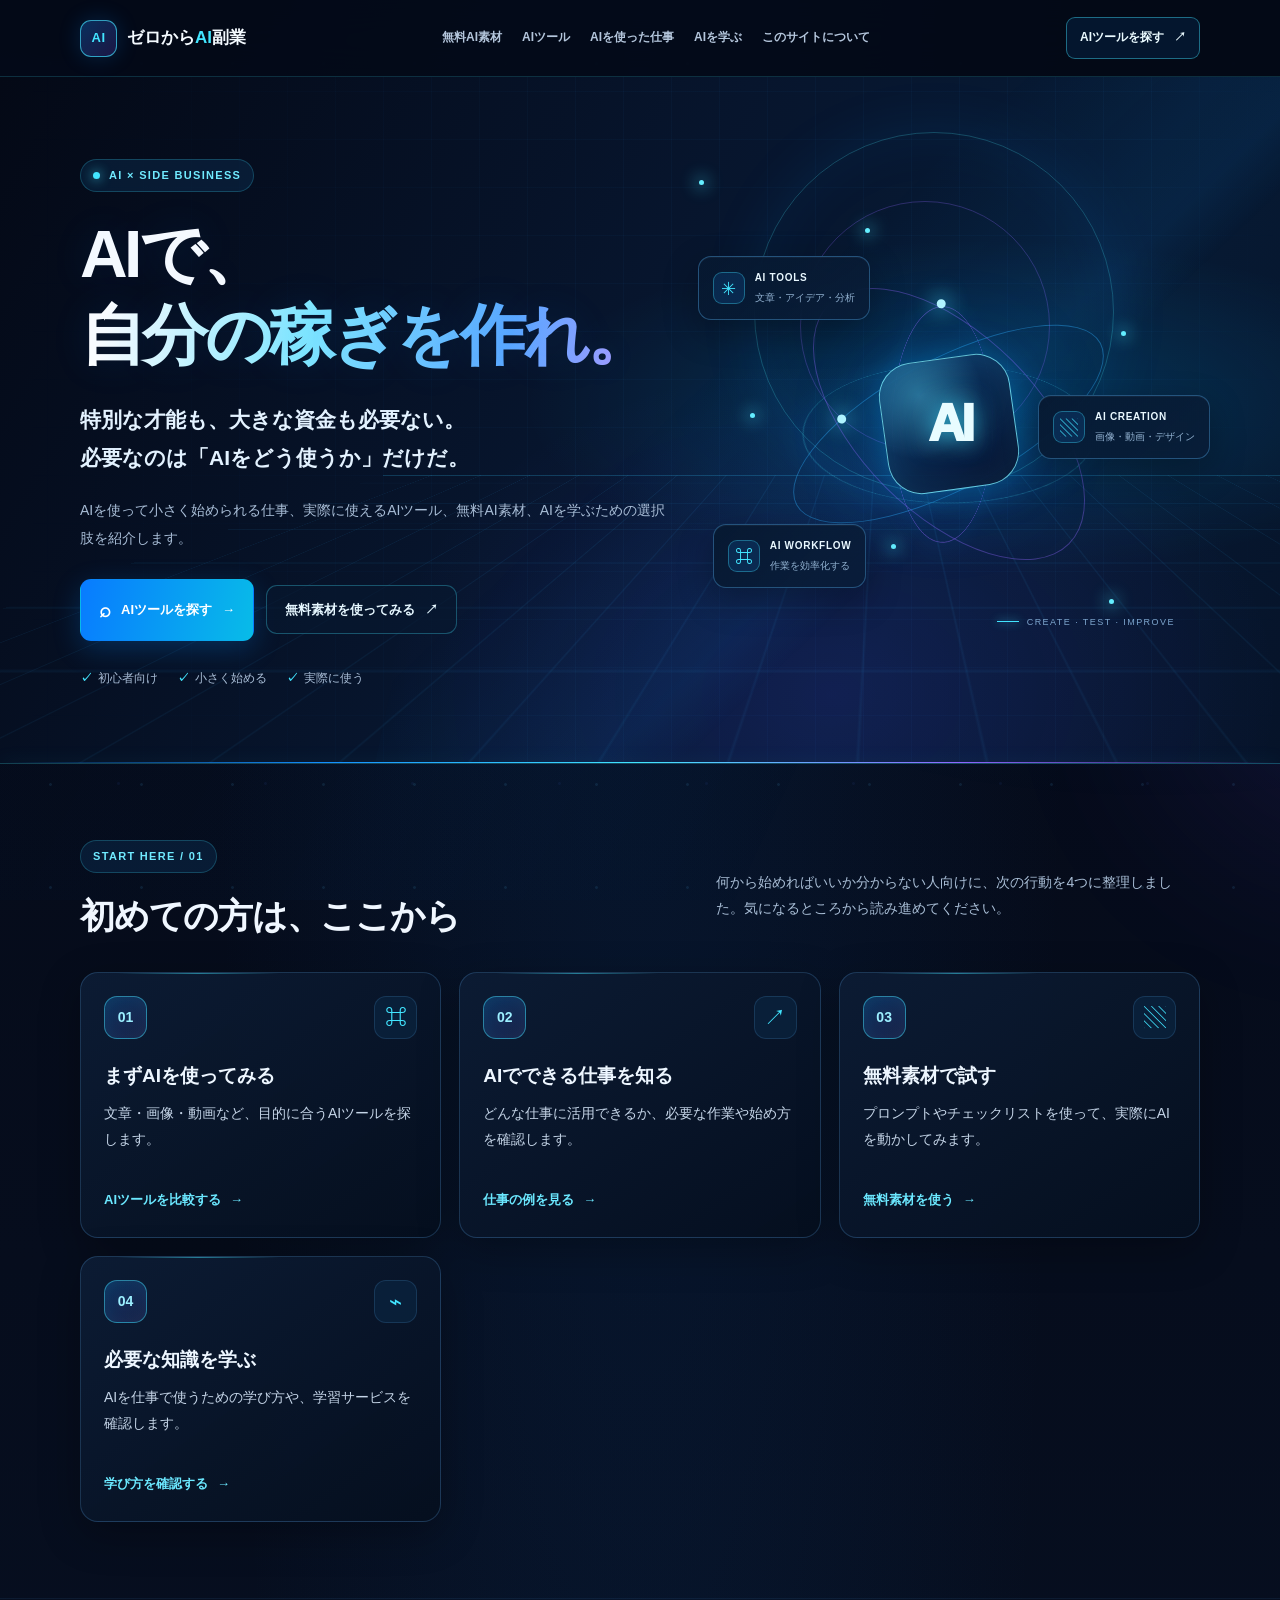
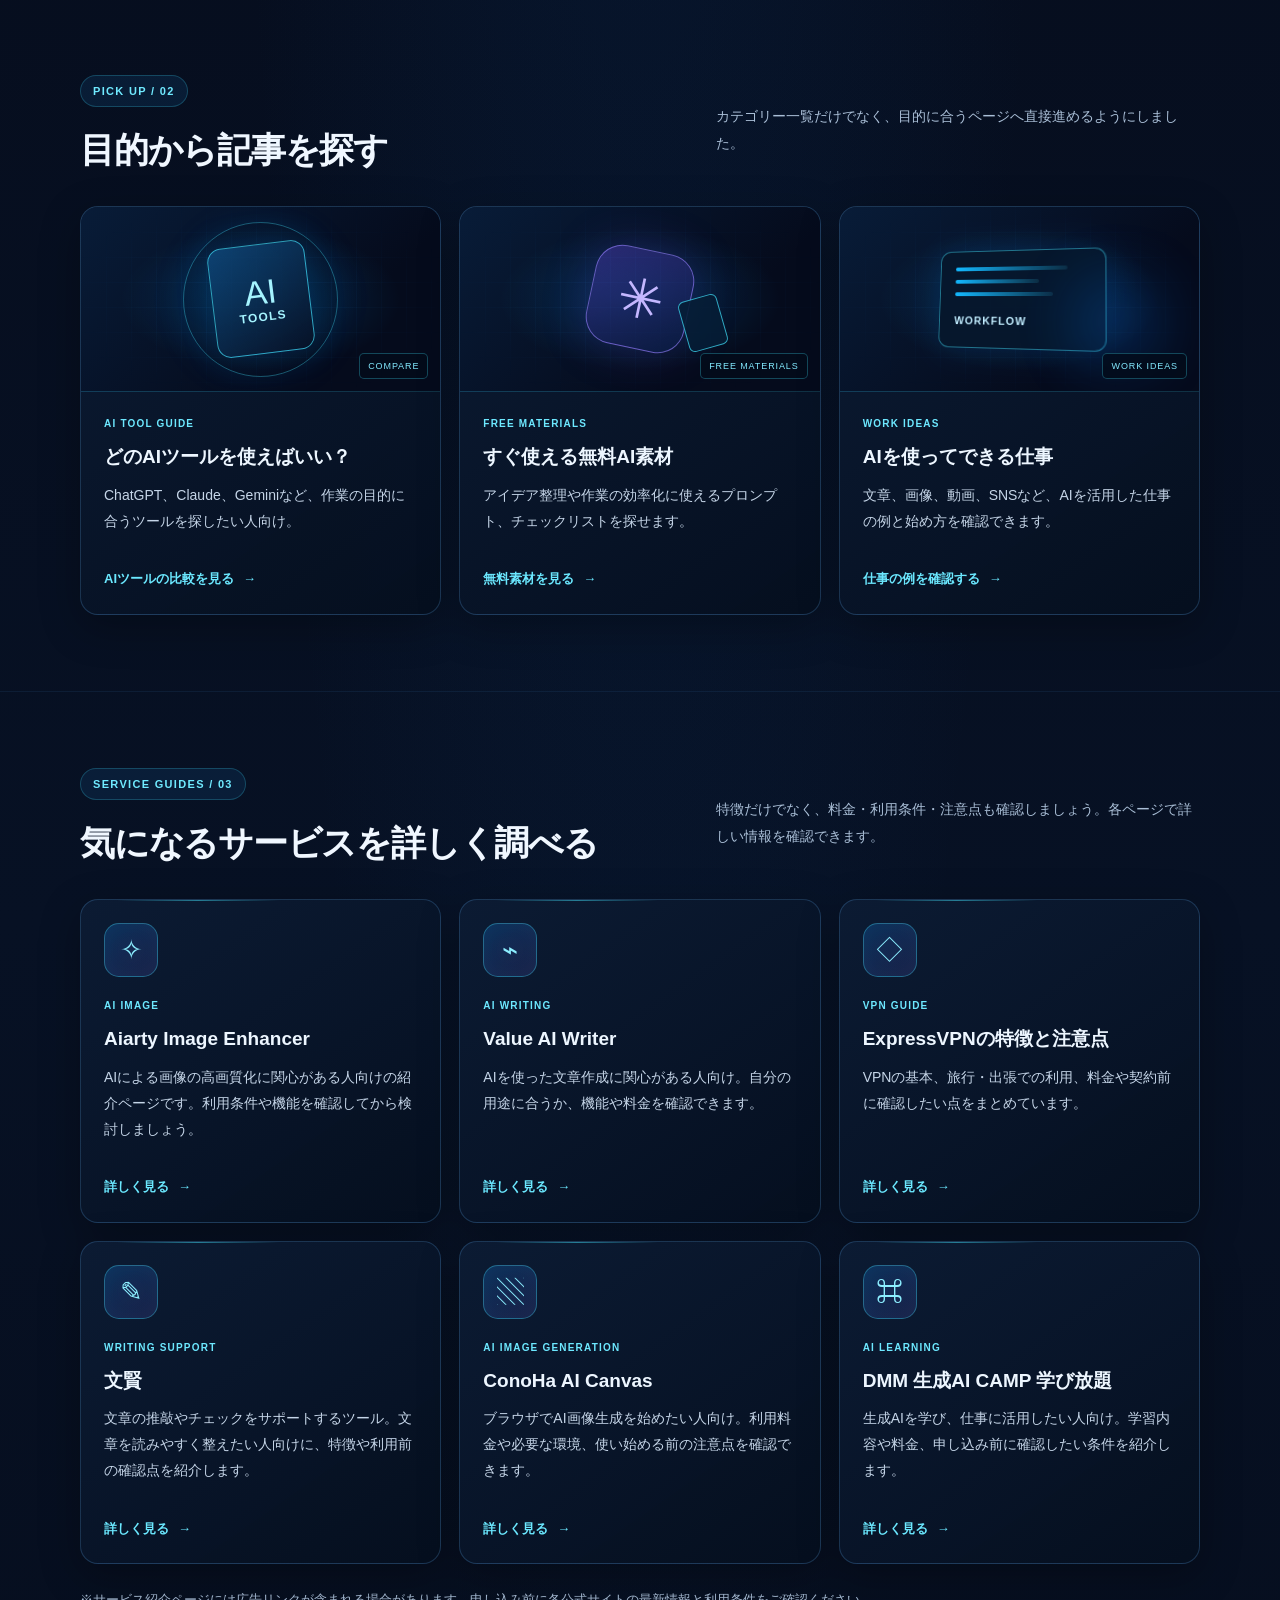
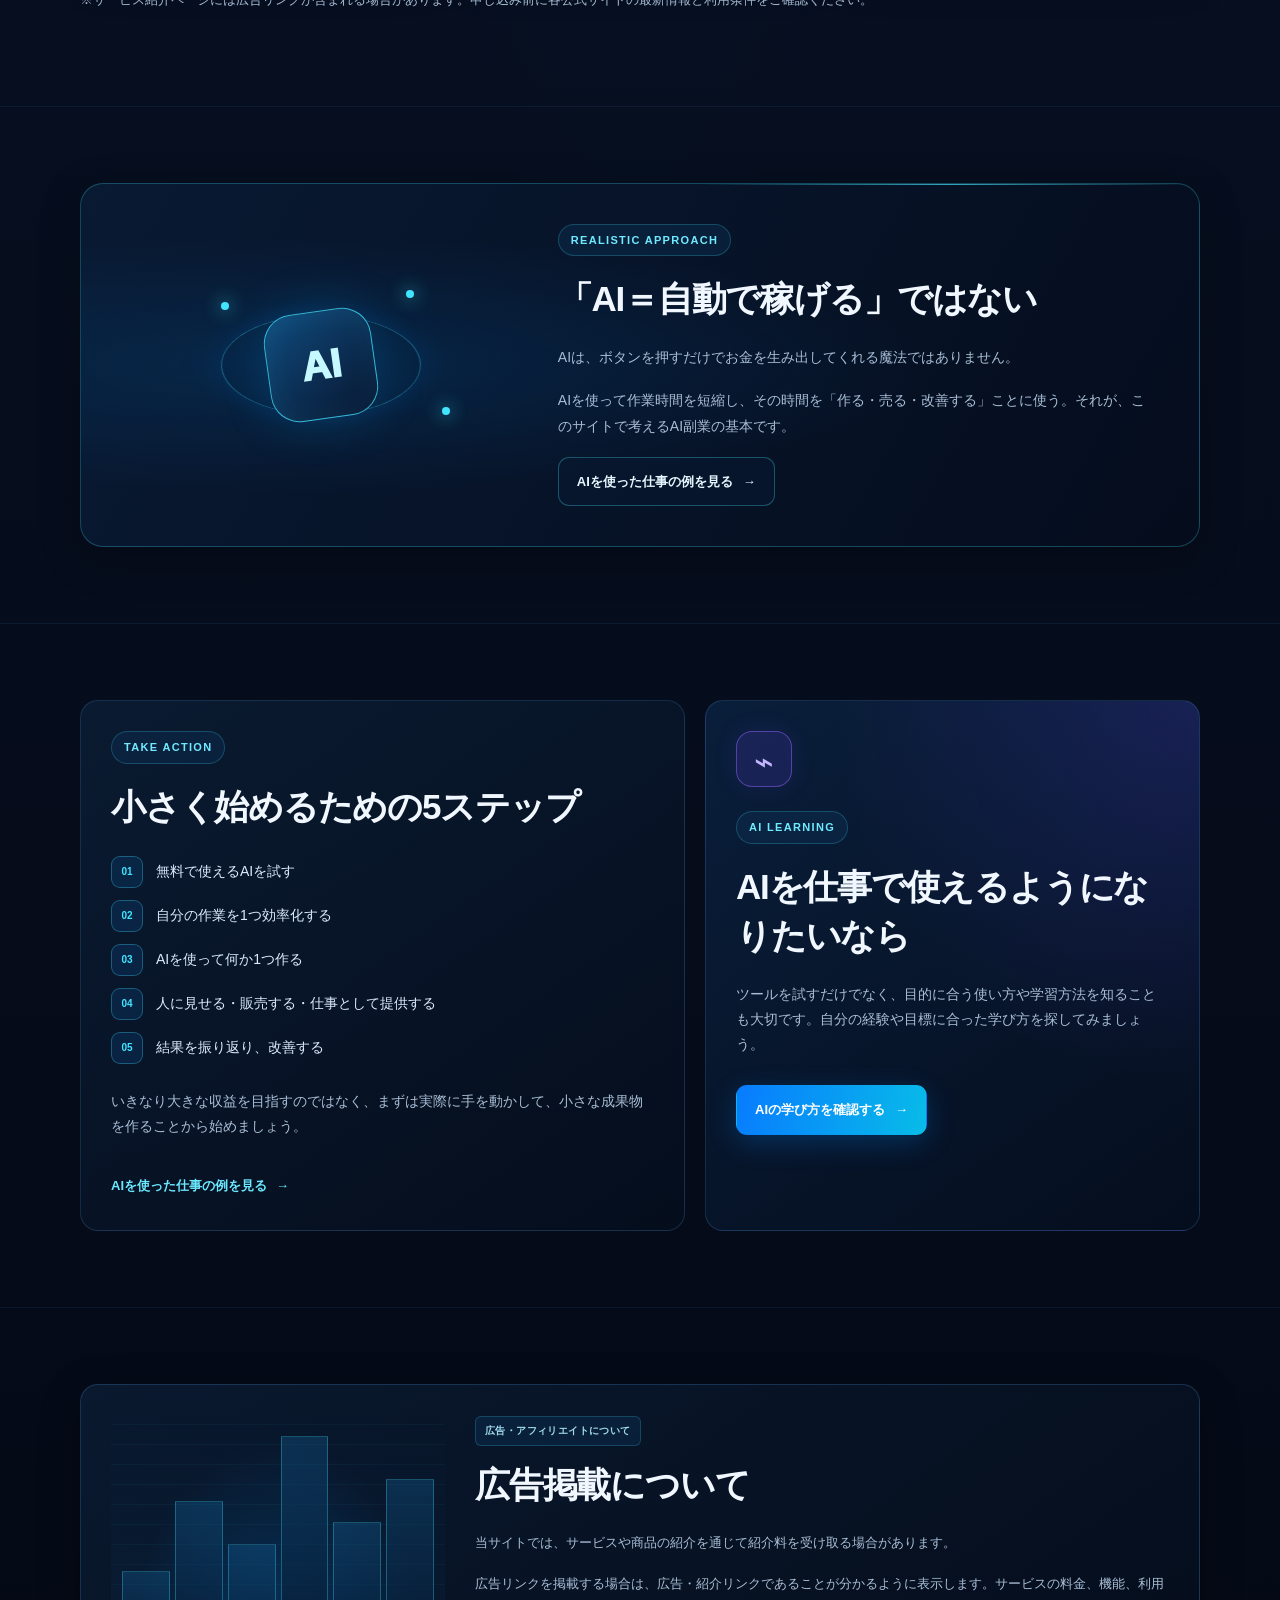
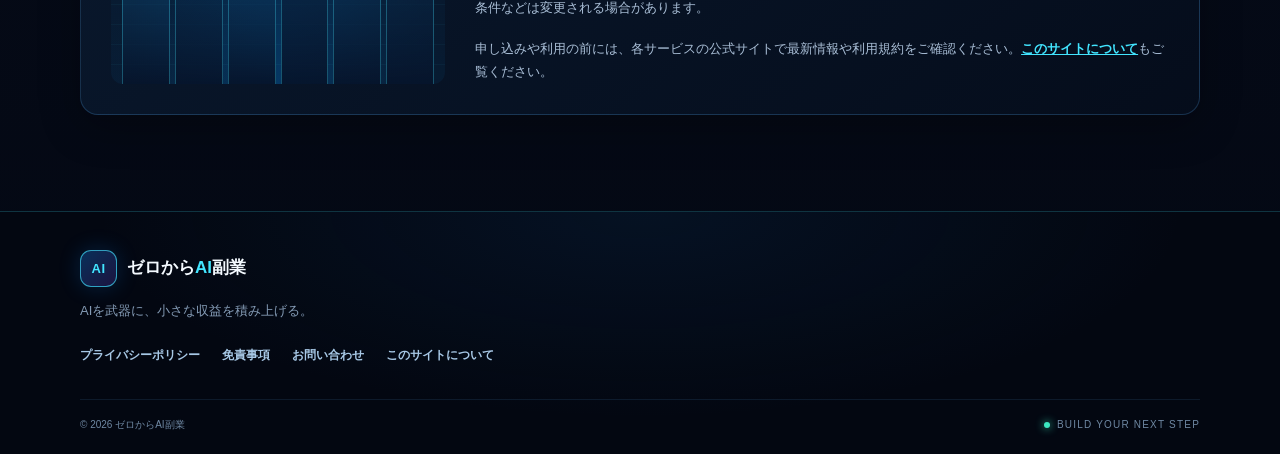
==== commit 62c34157: "Update index.html" ====
--- a/index.html
+++ b/index.html
@@ -153,7 +153,7 @@
           <span class="home-card-label">AI IMAGE</span>
           <h3>Aiarty Image Enhancer</h3>
           <p>AIによる画像の高画質化に関心がある人向けの紹介ページです。利用条件や機能を確認してから検討しましょう。</p>
-          <a class="card-link" href="aiarty.html">紹介ページを見る <span>→</span></a>
+          <a class="card-link" href="aiarty.html">詳しく見る <span>→</span></a>
         </div>
       </article>
 
@@ -163,7 +163,7 @@
           <span class="home-card-label">AI WRITING</span>
           <h3>Value AI Writer</h3>
           <p>AIを使った文章作成に関心がある人向け。自分の用途に合うか、機能や料金を確認できます。</p>
-          <a class="card-link" href="valueaiwriter.html">紹介ページを見る <span>→</span></a>
+          <a class="card-link" href="valueaiwriter.html">詳しく見る <span>→</span></a>
         </div>
       </article>
 
@@ -173,7 +173,7 @@
           <span class="home-card-label">VPN GUIDE</span>
           <h3>ExpressVPNの特徴と注意点</h3>
           <p>VPNの基本、旅行・出張での利用、料金や契約前に確認したい点をまとめています。</p>
-          <a class="card-link" href="expressvpn.html">記事を読む <span>→</span></a>
+          <a class="card-link" href="expressvpn.html">詳しく見る <span>→</span></a>
         </div>
       </article>
 
@@ -183,7 +183,7 @@
           <span class="home-card-label">WRITING SUPPORT</span>
           <h3>文賢</h3>
           <p>文章の推敲やチェックをサポートするツール。文章を読みやすく整えたい人向けに、特徴や利用前の確認点を紹介します。</p>
-          <a class="card-link" href="bunken.html">紹介ページを見る <span>→</span></a>
+          <a class="card-link" href="bunken.html">詳しく見る <span>→</span></a>
         </div>
       </article>
 
@@ -193,7 +193,7 @@
           <span class="home-card-label">AI IMAGE GENERATION</span>
           <h3>ConoHa AI Canvas</h3>
           <p>ブラウザでAI画像生成を始めたい人向け。利用料金や必要な環境、使い始める前の注意点を確認できます。</p>
-          <a class="card-link" href="conoha-ai-canvas.html">紹介ページを見る <span>→</span></a>
+          <a class="card-link" href="conoha-ai-canvas.html">詳しく見る <span>→</span></a>
         </div>
       </article>
 
@@ -203,7 +203,7 @@
           <span class="home-card-label">AI LEARNING</span>
           <h3>DMM 生成AI CAMP 学び放題</h3>
           <p>生成AIを学び、仕事に活用したい人向け。学習内容や料金、申し込み前に確認したい条件を紹介します。</p>
-          <a class="card-link" href="ai-learning.html">記事を読む <span>→</span></a>
+          <a class="card-link" href="ai-learning.html">詳しく見る <span>→</span></a>
         </div>
       </article>
     </div>
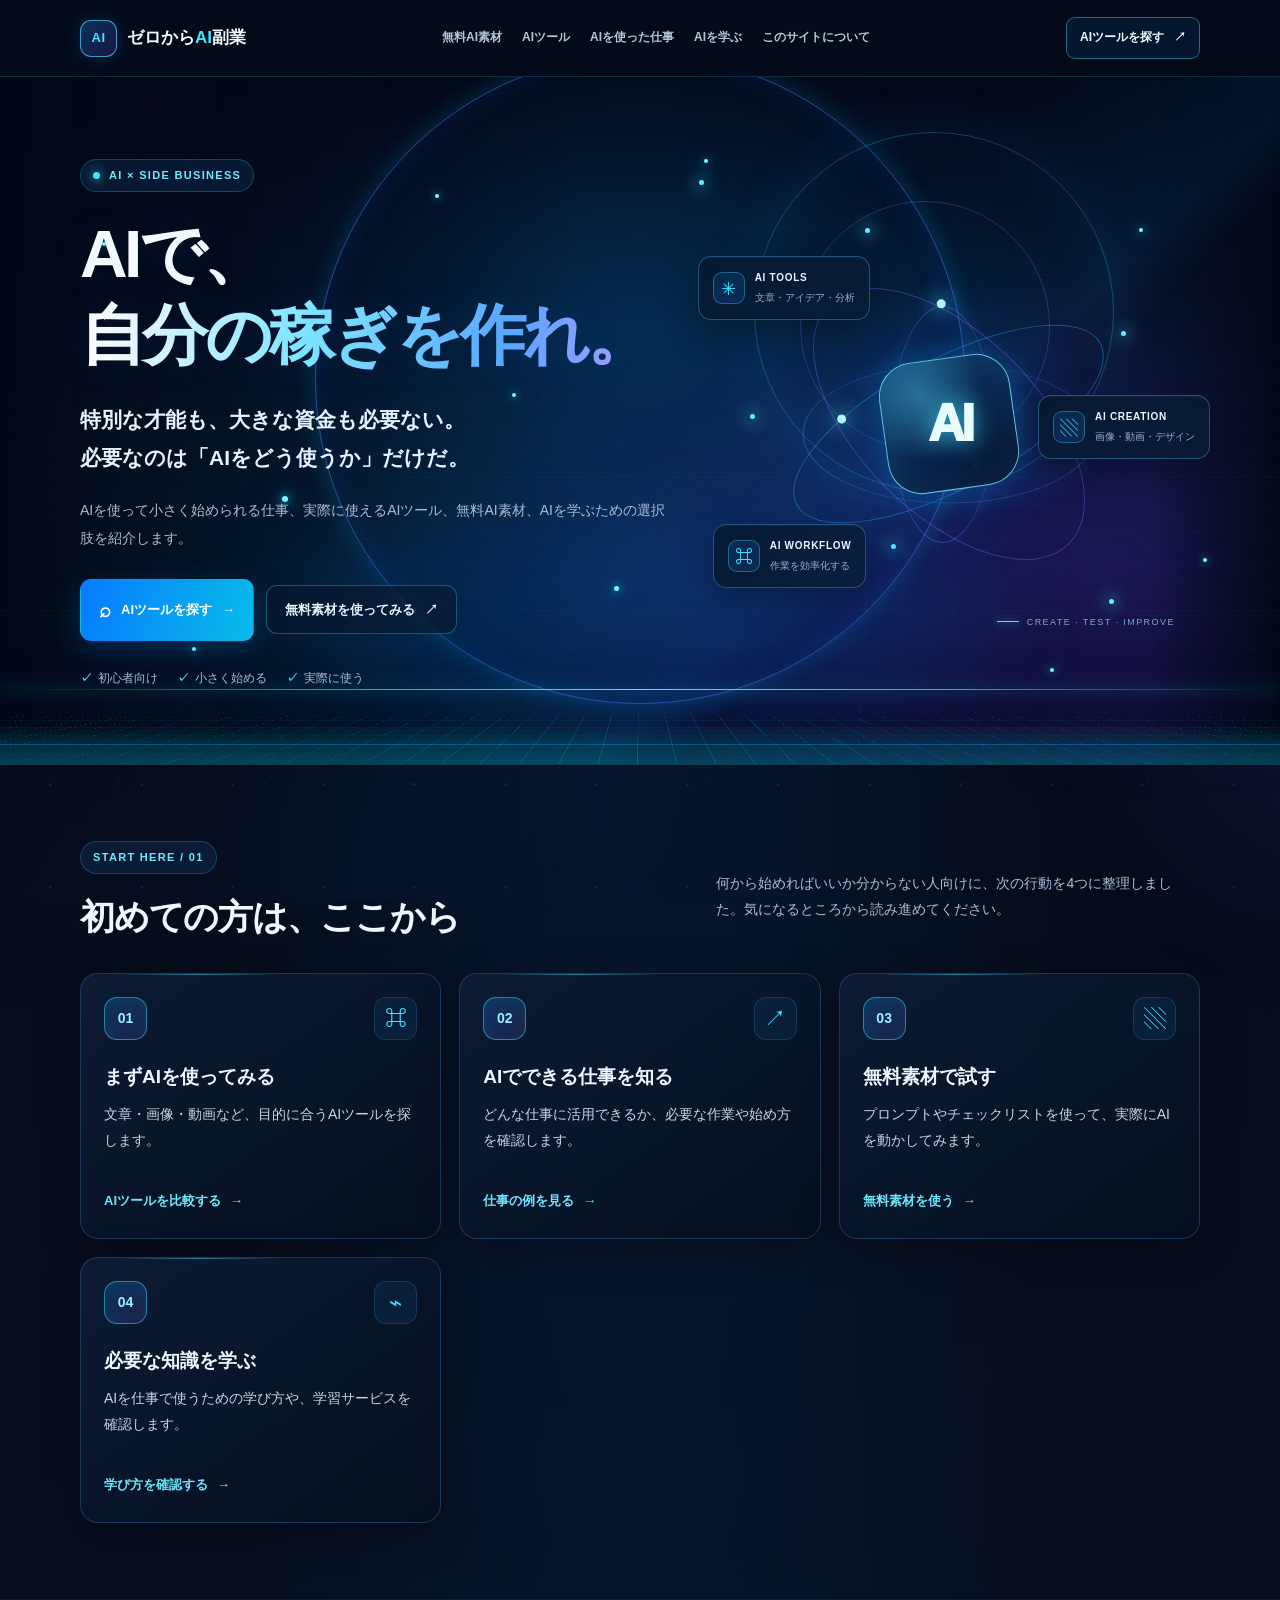
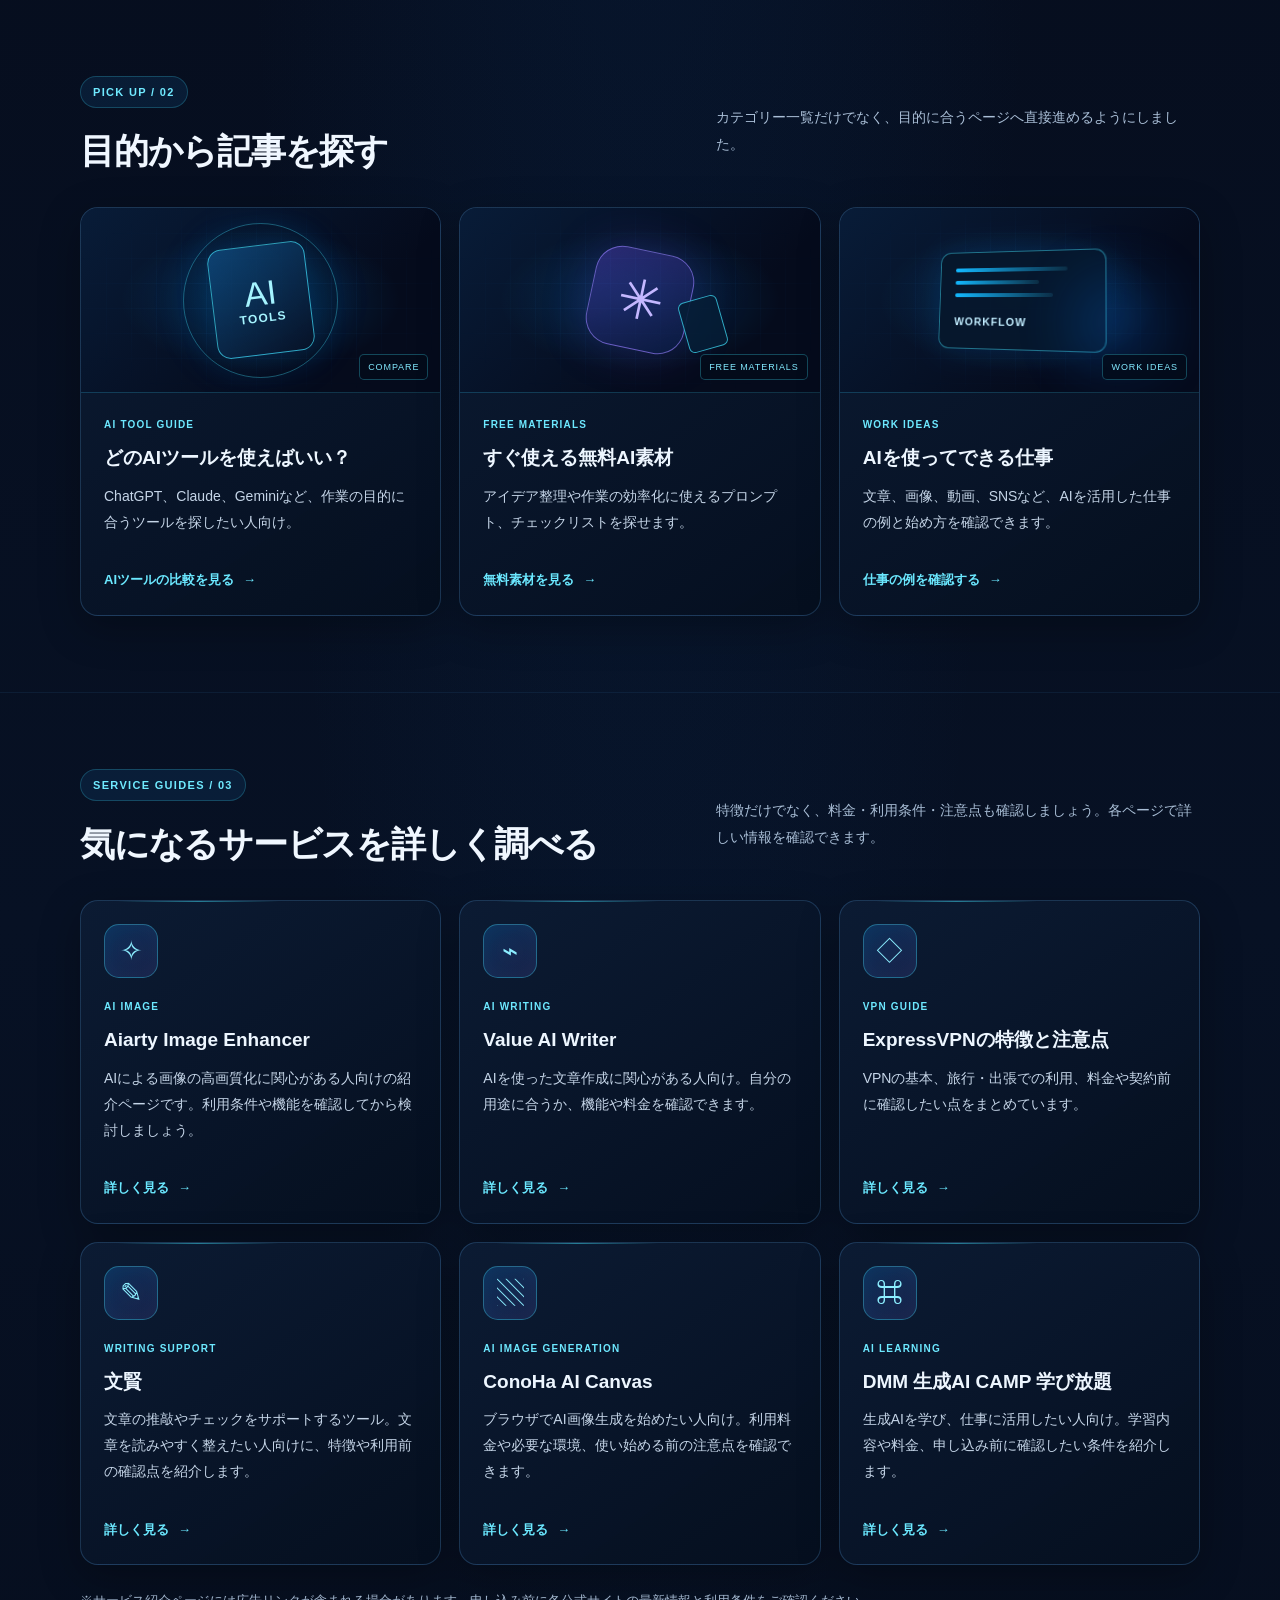
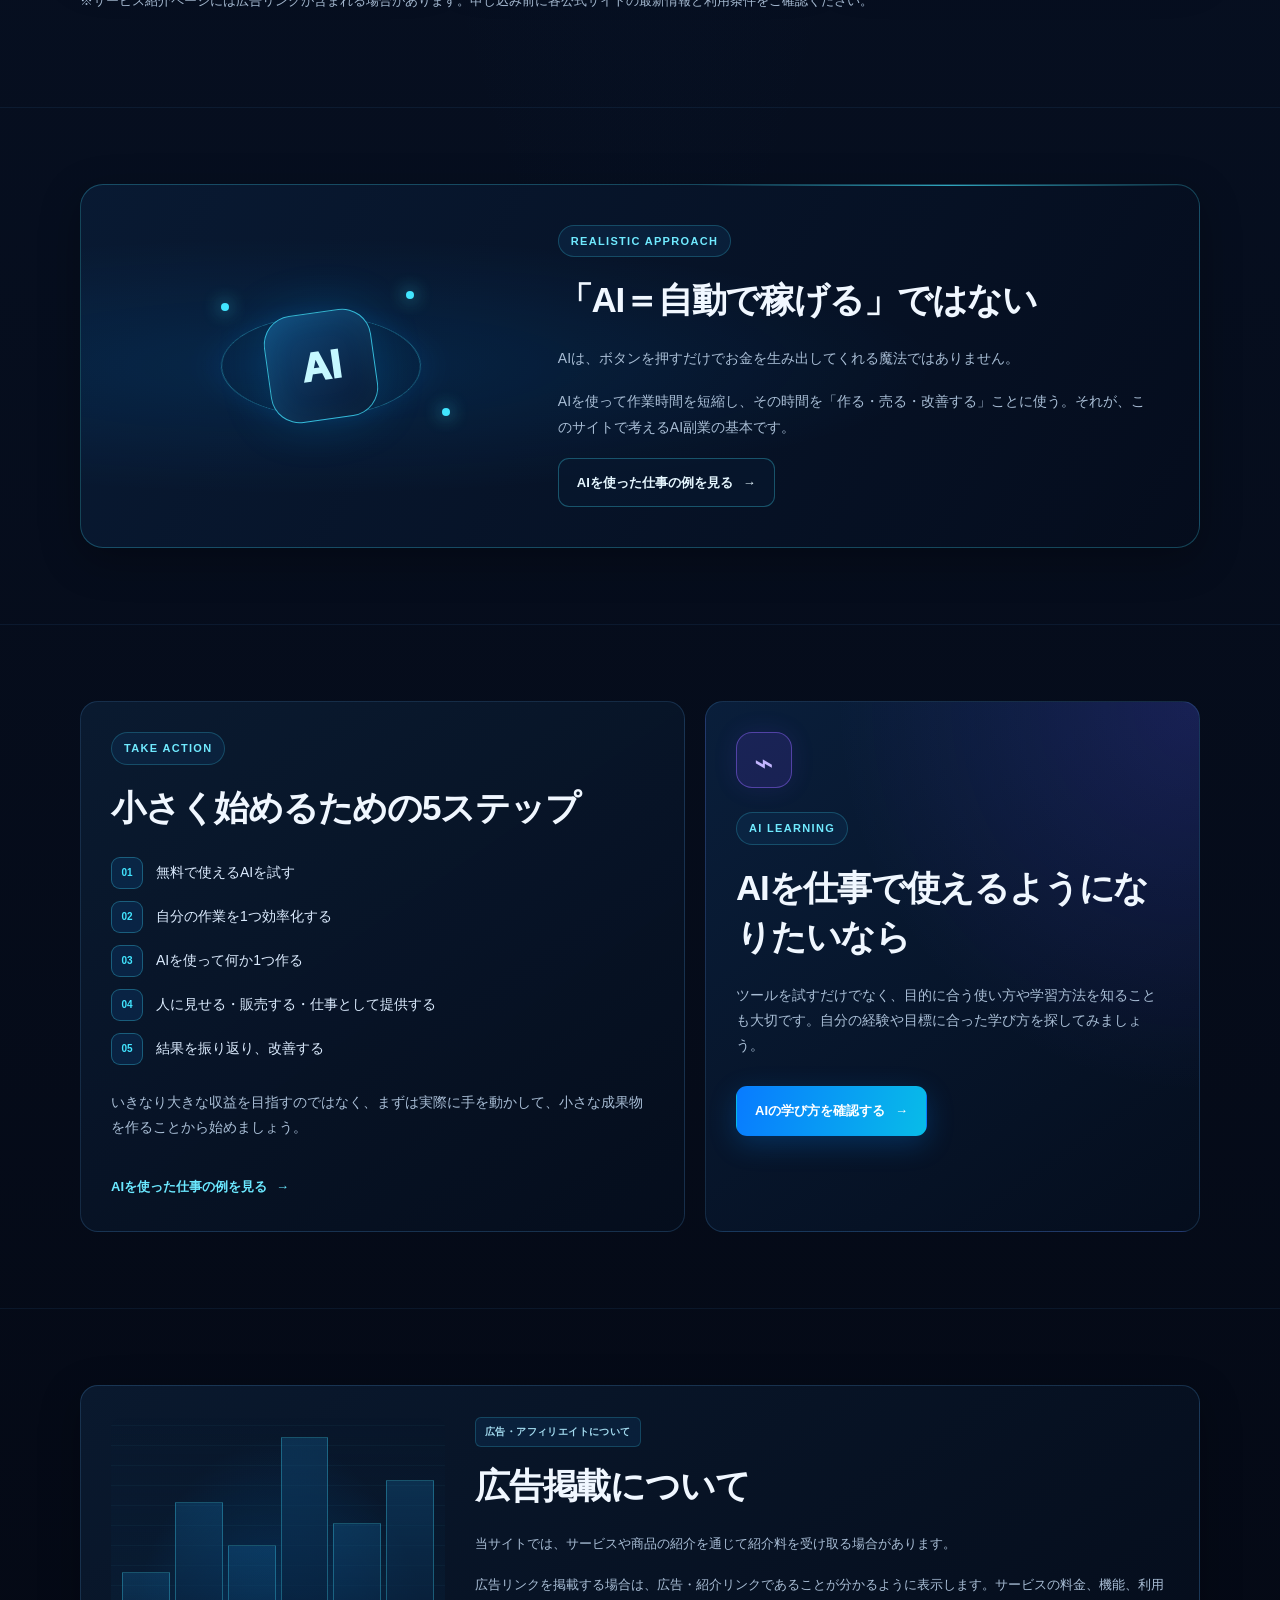
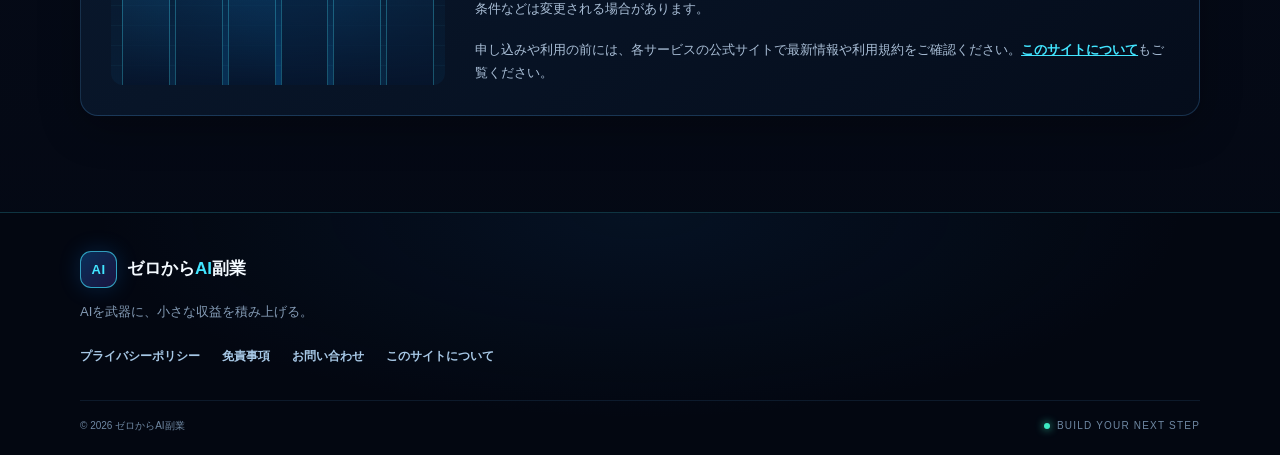
==== commit 5e13716e: "Update index.html" ====
--- a/index.html
+++ b/index.html
@@ -9,15 +9,301 @@
 <meta name="description" content="AI副業をこれから始めたい人へ。初心者向けAIツール比較、無料プロンプト、AIを使った仕事の始め方、学習方法を紹介します。">
 <link rel="stylesheet" href="styles.css">
 
-<!-- Google Analytics：既存の測定IDを維持 -->
+<!-- Google Analytics：既存設定を維持 -->
 <script async src="https://www.googletagmanager.com/gtag/js?id=G-782ZG589TK"></script>
 <script>
-  window.dataLayer = window.dataLayer || [];
-  function gtag(){dataLayer.push(arguments);}
-  gtag('js', new Date());
-  gtag('config', 'G-782ZG589TK');
+window.dataLayer = window.dataLayer || [];
+function gtag(){dataLayer.push(arguments);}
+gtag('js', new Date());
+gtag('config', 'G-782ZG589TK');
 </script>
+
+<!-- FUTURISTIC HERO FX：トップページ限定 -->
+<style>
+.home-hero{
+  position:relative;
+  isolation:isolate;
+  overflow:hidden;
+  background:#030817;
+}
+.home-hero::before{
+  content:"";
+  position:absolute;
+  inset:0;
+  z-index:-1;
+  pointer-events:none;
+  background:
+    radial-gradient(ellipse at 50% 38%,rgba(0,153,255,.2),transparent 48%),
+    radial-gradient(ellipse at 85% 72%,rgba(105,44,255,.2),transparent 42%),
+    radial-gradient(ellipse at 12% 75%,rgba(0,225,255,.12),transparent 38%),
+    linear-gradient(180deg,#030817 0%,#07152e 52%,#05091b 100%);
+}
+.hero-fx{
+  position:absolute;
+  inset:0;
+  z-index:0;
+  overflow:hidden;
+  pointer-events:none;
+  contain:paint;
+}
+.hero-fx-grid{
+  position:absolute;
+  left:-60%;
+  width:220%;
+  height:66%;
+  bottom:-8%;
+  transform:perspective(330px) rotateX(58deg);
+  transform-origin:center bottom;
+  background-image:
+    linear-gradient(rgba(0,195,255,.32) 1px,transparent 1px),
+    linear-gradient(90deg,rgba(0,195,255,.32) 1px,transparent 1px);
+  background-size:54px 46px;
+  -webkit-mask-image:linear-gradient(to bottom,transparent,#000 18%,#000 85%,transparent);
+  mask-image:linear-gradient(to bottom,transparent,#000 18%,#000 85%,transparent);
+  animation:heroGridFlow 5s linear infinite;
+}
+.hero-fx-grid::after{
+  content:"";
+  position:absolute;
+  inset:0;
+  background:linear-gradient(180deg,transparent 15%,rgba(0,225,255,.36) 48%,transparent 55%);
+  background-size:100% 180%;
+  animation:gridEnergy 3.8s linear infinite;
+}
+.hero-fx-beam{
+  position:absolute;
+  width:150%;
+  height:2px;
+  left:-25%;
+  opacity:0;
+  background:linear-gradient(90deg,transparent,rgba(0,238,255,.95),#fff,rgba(105,90,255,.9),transparent);
+  box-shadow:0 0 8px #00dfff,0 0 24px rgba(0,190,255,.8),0 0 55px rgba(81,67,255,.45);
+  transform:rotate(-17deg);
+  animation:heroBeam 6s ease-in-out infinite;
+}
+.hero-fx-beam.b2{
+  top:60%;
+  animation-delay:2.2s;
+  animation-duration:7s;
+  transform:rotate(13deg);
+  background:linear-gradient(90deg,transparent,#875dff,#00eaff,transparent);
+}
+.hero-fx-beam.b3{
+  top:36%;
+  animation-delay:4s;
+  animation-duration:8s;
+  transform:rotate(-5deg);
+}
+.hero-fx-scan{
+  position:absolute;
+  inset:0;
+  opacity:.22;
+  background:repeating-linear-gradient(
+    to bottom,
+    transparent 0,
+    transparent 4px,
+    rgba(45,174,255,.12) 5px,
+    transparent 6px
+  );
+}
+.hero-fx-particles{
+  position:absolute;
+  inset:0;
+}
+.hero-fx-particles i{
+  position:absolute;
+  display:block;
+  width:4px;
+  height:4px;
+  border-radius:50%;
+  background:#7af5ff;
+  box-shadow:0 0 8px #00dfff,0 0 20px #00bfff,0 0 34px rgba(0,120,255,.65);
+  animation:particleFloat 5s ease-in-out infinite alternate;
+}
+.hero-fx-particles i:nth-child(1){left:8%;top:24%;animation-delay:-1s}
+.hero-fx-particles i:nth-child(2){left:22%;top:61%;animation-delay:-3s;width:6px;height:6px}
+.hero-fx-particles i:nth-child(3){left:34%;top:17%;animation-delay:-2s}
+.hero-fx-particles i:nth-child(4){left:48%;top:74%;animation-delay:-4s;width:5px;height:5px}
+.hero-fx-particles i:nth-child(5){left:63%;top:31%;animation-delay:-1.5s}
+.hero-fx-particles i:nth-child(6){left:76%;top:56%;animation-delay:-2.5s;width:6px;height:6px}
+.hero-fx-particles i:nth-child(7){left:89%;top:22%;animation-delay:-3.5s}
+.hero-fx-particles i:nth-child(8){left:94%;top:70%;animation-delay:-.5s}
+.hero-fx-particles i:nth-child(9){left:15%;top:83%;animation-delay:-2s}
+.hero-fx-particles i:nth-child(10){left:55%;top:12%;animation-delay:-4s}
+.hero-fx-particles i:nth-child(11){left:82%;top:86%;animation-delay:-1.7s}
+.hero-fx-particles i:nth-child(12){left:40%;top:46%;animation-delay:-3.2s}
+.hero-fx-shockwave{
+  position:absolute;
+  width:min(76vw,650px);
+  aspect-ratio:1;
+  left:50%;
+  top:44%;
+  border:1px solid rgba(0,225,255,.23);
+  border-radius:50%;
+  transform:translate(-50%,-50%);
+  box-shadow:0 0 28px rgba(0,195,255,.1),inset 0 0 35px rgba(0,120,255,.08);
+  animation:shockwave 6s ease-out infinite;
+}
+.hero-fx-shockwave.wave2{
+  animation-delay:3s;
+  border-color:rgba(131,75,255,.35);
+}
+.hero-fx-glow{
+  position:absolute;
+  width:55%;
+  height:28%;
+  left:22%;
+  bottom:8%;
+  background:rgba(0,125,255,.18);
+  filter:blur(55px);
+  border-radius:50%;
+  animation:glowPulse 4s ease-in-out infinite alternate;
+}
+.home-hero .hero-layout{
+  position:relative;
+  z-index:2;
+}
+.home-hero .hero-copy,
+.home-hero .hero-visual{
+  position:relative;
+  z-index:2;
+}
+.home-hero .hero-grid{
+  opacity:.2;
+}
+.home-hero .hero-orb{
+  animation:orbFloat 9s ease-in-out infinite alternate,orbGlow 4s ease-in-out infinite alternate;
+}
+.home-hero .orb-b{
+  animation-delay:-4s,-2s;
+}
+.home-hero .hero-network .node{
+  animation:nodePulse 2.5s ease-in-out infinite alternate;
+}
+.home-hero .hero-network .node:nth-child(even){
+  animation-delay:-1.3s;
+}
+.home-hero .visual-ring{
+  animation:visualRingSpin 16s linear infinite;
+}
+.home-hero .ring-two{
+  animation-direction:reverse;
+  animation-duration:22s;
+}
+.home-hero .visual-orbit{
+  animation:visualOrbit 12s linear infinite;
+}
+.home-hero .orbit-two{
+  animation-direction:reverse;
+  animation-duration:17s;
+}
+.home-hero .visual-core{
+  animation:corePulse 3s ease-in-out infinite alternate;
+}
+.home-hero .floating-panel{
+  animation:panelFloat 5s ease-in-out infinite alternate;
+}
+.home-hero .panel-image{animation-delay:-2.2s}
+.home-hero .panel-work{animation-delay:-3.6s}
+.home-hero .hero-bottom-line{
+  position:relative;
+  z-index:2;
+  box-shadow:0 0 14px rgba(0,220,255,.8),0 0 36px rgba(0,100,255,.5);
+}
+.home-hero .eyebrow-pulse{
+  animation:eyebrowPulse 1.5s ease-in-out infinite;
+}
+@keyframes heroGridFlow{
+  from{background-position:0 0}
+  to{background-position:0 46px}
+}
+@keyframes gridEnergy{
+  from{background-position:0 -100%}
+  to{background-position:0 200%}
+}
+@keyframes heroBeam{
+  0%,12%{top:110%;opacity:0}
+  20%{opacity:.95}
+  38%{top:-5%;opacity:0}
+  100%{top:-5%;opacity:0}
+}
+@keyframes particleFloat{
+  from{transform:translate3d(-8px,12px,0) scale(.65);opacity:.3}
+  to{transform:translate3d(12px,-20px,0) scale(1.35);opacity:1}
+}
+@keyframes shockwave{
+  0%{transform:translate(-50%,-50%) scale(.55);opacity:0}
+  20%{opacity:.65}
+  80%{opacity:.18}
+  100%{transform:translate(-50%,-50%) scale(1.5);opacity:0}
+}
+@keyframes glowPulse{
+  from{opacity:.45;transform:scale(.85)}
+  to{opacity:1;transform:scale(1.15)}
+}
+@keyframes orbFloat{
+  from{translate:-8px 10px}
+  to{translate:14px -16px}
+}
+@keyframes orbGlow{
+  from{filter:blur(1px) brightness(.8)}
+  to{filter:blur(2px) brightness(1.35)}
+}
+@keyframes nodePulse{
+  from{opacity:.35;scale:.8}
+  to{opacity:1;scale:1.35}
+}
+@keyframes visualRingSpin{
+  from{transform:rotate(0deg)}
+  to{transform:rotate(360deg)}
+}
+@keyframes visualOrbit{
+  from{transform:rotate(0deg)}
+  to{transform:rotate(360deg)}
+}
+@keyframes corePulse{
+  from{filter:brightness(.85);box-shadow:0 0 25px rgba(0,195,255,.3)}
+  to{filter:brightness(1.35);box-shadow:0 0 65px rgba(0,195,255,.8),0 0 110px rgba(95,65,255,.35)}
+}
+@keyframes panelFloat{
+  from{translate:0 0}
+  to{translate:0 -12px}
+}
+@keyframes eyebrowPulse{
+  from{box-shadow:0 0 3px #00eaff}
+  to{box-shadow:0 0 13px #00eaff,0 0 24px rgba(0,190,255,.5)}
+}
+@media(max-width:700px){
+  .hero-fx-grid{
+    height:52%;
+    background-size:38px 34px;
+  }
+  .hero-fx-shockwave{
+    width:100vw;
+    top:37%;
+  }
+  .hero-fx-beam{
+    width:200%;
+  }
+  .hero-fx-glow{
+    filter:blur(38px);
+  }
+}
+@media(prefers-reduced-motion:reduce){
+  .hero-fx *,
+  .home-hero .hero-orb,
+  .home-hero .hero-network .node,
+  .home-hero .visual-ring,
+  .home-hero .visual-orbit,
+  .home-hero .visual-core,
+  .home-hero .floating-panel,
+  .home-hero .eyebrow-pulse{
+    animation:none!important;
+  }
+}
+</style>
 </head>
+
 <body>
 <div class="ambient ambient-one" aria-hidden="true"></div>
 <div class="ambient ambient-two" aria-hidden="true"></div>
@@ -41,6 +327,22 @@
 
 <main>
 <section class="home-hero">
+  <!-- 動く近未来背景 -->
+  <div class="hero-fx" aria-hidden="true">
+    <div class="hero-fx-grid"></div>
+    <div class="hero-fx-scan"></div>
+    <div class="hero-fx-beam b1"></div>
+    <div class="hero-fx-beam b2"></div>
+    <div class="hero-fx-beam b3"></div>
+    <div class="hero-fx-shockwave"></div>
+    <div class="hero-fx-shockwave wave2"></div>
+    <div class="hero-fx-glow"></div>
+    <div class="hero-fx-particles">
+      <i></i><i></i><i></i><i></i><i></i><i></i>
+      <i></i><i></i><i></i><i></i><i></i><i></i>
+    </div>
+  </div>
+
   <div class="hero-grid" aria-hidden="true"></div>
   <div class="hero-orb orb-a" aria-hidden="true"></div>
   <div class="hero-orb orb-b" aria-hidden="true"></div>
@@ -49,6 +351,7 @@
     <span class="node node-3"></span><span class="node node-4"></span>
     <span class="node node-5"></span><span class="node node-6"></span>
   </div>
+
   <div class="container hero-layout">
     <div class="hero-copy">
       <p class="eyebrow"><span class="eyebrow-pulse"></span> AI × SIDE BUSINESS</p>
@@ -65,6 +368,7 @@
         <span><i aria-hidden="true">✓</i> 実際に使う</span>
       </div>
     </div>
+
     <div class="hero-visual" aria-label="AIとデジタルネットワークを表現した装飾">
       <div class="visual-ring ring-one"></div>
       <div class="visual-ring ring-two"></div>
@@ -149,62 +453,27 @@
     <div class="cards service-cards">
       <article class="card service-card">
         <div class="service-icon icon-image" aria-hidden="true">✧</div>
-        <div class="service-info">
-          <span class="home-card-label">AI IMAGE</span>
-          <h3>Aiarty Image Enhancer</h3>
-          <p>AIによる画像の高画質化に関心がある人向けの紹介ページです。利用条件や機能を確認してから検討しましょう。</p>
-          <a class="card-link" href="aiarty.html">詳しく見る <span>→</span></a>
-        </div>
-      </article>
-
+        <div class="service-info"><span class="home-card-label">AI IMAGE</span><h3>Aiarty Image Enhancer</h3><p>AIによる画像の高画質化に関心がある人向けの紹介ページです。利用条件や機能を確認してから検討しましょう。</p><a class="card-link" href="aiarty.html">詳しく見る <span>→</span></a></div>
+      </article>
       <article class="card service-card">
         <div class="service-icon icon-writing" aria-hidden="true">⌁</div>
-        <div class="service-info">
-          <span class="home-card-label">AI WRITING</span>
-          <h3>Value AI Writer</h3>
-          <p>AIを使った文章作成に関心がある人向け。自分の用途に合うか、機能や料金を確認できます。</p>
-          <a class="card-link" href="valueaiwriter.html">詳しく見る <span>→</span></a>
-        </div>
-      </article>
-
+        <div class="service-info"><span class="home-card-label">AI WRITING</span><h3>Value AI Writer</h3><p>AIを使った文章作成に関心がある人向け。自分の用途に合うか、機能や料金を確認できます。</p><a class="card-link" href="valueaiwriter.html">詳しく見る <span>→</span></a></div>
+      </article>
       <article class="card service-card">
         <div class="service-icon icon-vpn" aria-hidden="true">◇</div>
-        <div class="service-info">
-          <span class="home-card-label">VPN GUIDE</span>
-          <h3>ExpressVPNの特徴と注意点</h3>
-          <p>VPNの基本、旅行・出張での利用、料金や契約前に確認したい点をまとめています。</p>
-          <a class="card-link" href="expressvpn.html">詳しく見る <span>→</span></a>
-        </div>
-      </article>
-
+        <div class="service-info"><span class="home-card-label">VPN GUIDE</span><h3>ExpressVPNの特徴と注意点</h3><p>VPNの基本、旅行・出張での利用、料金や契約前に確認したい点をまとめています。</p><a class="card-link" href="expressvpn.html">詳しく見る <span>→</span></a></div>
+      </article>
       <article class="card service-card">
         <div class="service-icon icon-writing" aria-hidden="true">✎</div>
-        <div class="service-info">
-          <span class="home-card-label">WRITING SUPPORT</span>
-          <h3>文賢</h3>
-          <p>文章の推敲やチェックをサポートするツール。文章を読みやすく整えたい人向けに、特徴や利用前の確認点を紹介します。</p>
-          <a class="card-link" href="bunken.html">詳しく見る <span>→</span></a>
-        </div>
-      </article>
-
+        <div class="service-info"><span class="home-card-label">WRITING SUPPORT</span><h3>文賢</h3><p>文章の推敲やチェックをサポートするツール。文章を読みやすく整えたい人向けに、特徴や利用前の確認点を紹介します。</p><a class="card-link" href="bunken.html">詳しく見る <span>→</span></a></div>
+      </article>
       <article class="card service-card">
         <div class="service-icon icon-image" aria-hidden="true">▧</div>
-        <div class="service-info">
-          <span class="home-card-label">AI IMAGE GENERATION</span>
-          <h3>ConoHa AI Canvas</h3>
-          <p>ブラウザでAI画像生成を始めたい人向け。利用料金や必要な環境、使い始める前の注意点を確認できます。</p>
-          <a class="card-link" href="conoha-ai-canvas.html">詳しく見る <span>→</span></a>
-        </div>
-      </article>
-
+        <div class="service-info"><span class="home-card-label">AI IMAGE GENERATION</span><h3>ConoHa AI Canvas</h3><p>ブラウザでAI画像生成を始めたい人向け。利用料金や必要な環境、使い始める前の注意点を確認できます。</p><a class="card-link" href="conoha-ai-canvas.html">詳しく見る <span>→</span></a></div>
+      </article>
       <article class="card service-card">
         <div class="service-icon icon-writing" aria-hidden="true">⌘</div>
-        <div class="service-info">
-          <span class="home-card-label">AI LEARNING</span>
-          <h3>DMM 生成AI CAMP 学び放題</h3>
-          <p>生成AIを学び、仕事に活用したい人向け。学習内容や料金、申し込み前に確認したい条件を紹介します。</p>
-          <a class="card-link" href="ai-learning.html">詳しく見る <span>→</span></a>
-        </div>
+        <div class="service-info"><span class="home-card-label">AI LEARNING</span><h3>DMM 生成AI CAMP 学び放題</h3><p>生成AIを学び、仕事に活用したい人向け。学習内容や料金、申し込み前に確認したい条件を紹介します。</p><a class="card-link" href="ai-learning.html">詳しく見る <span>→</span></a></div>
       </article>
     </div>
     <p class="small disclosure-note">※サービス紹介ページには広告リンクが含まれる場合があります。申し込み前に各公式サイトの最新情報と利用条件をご確認ください。</p>
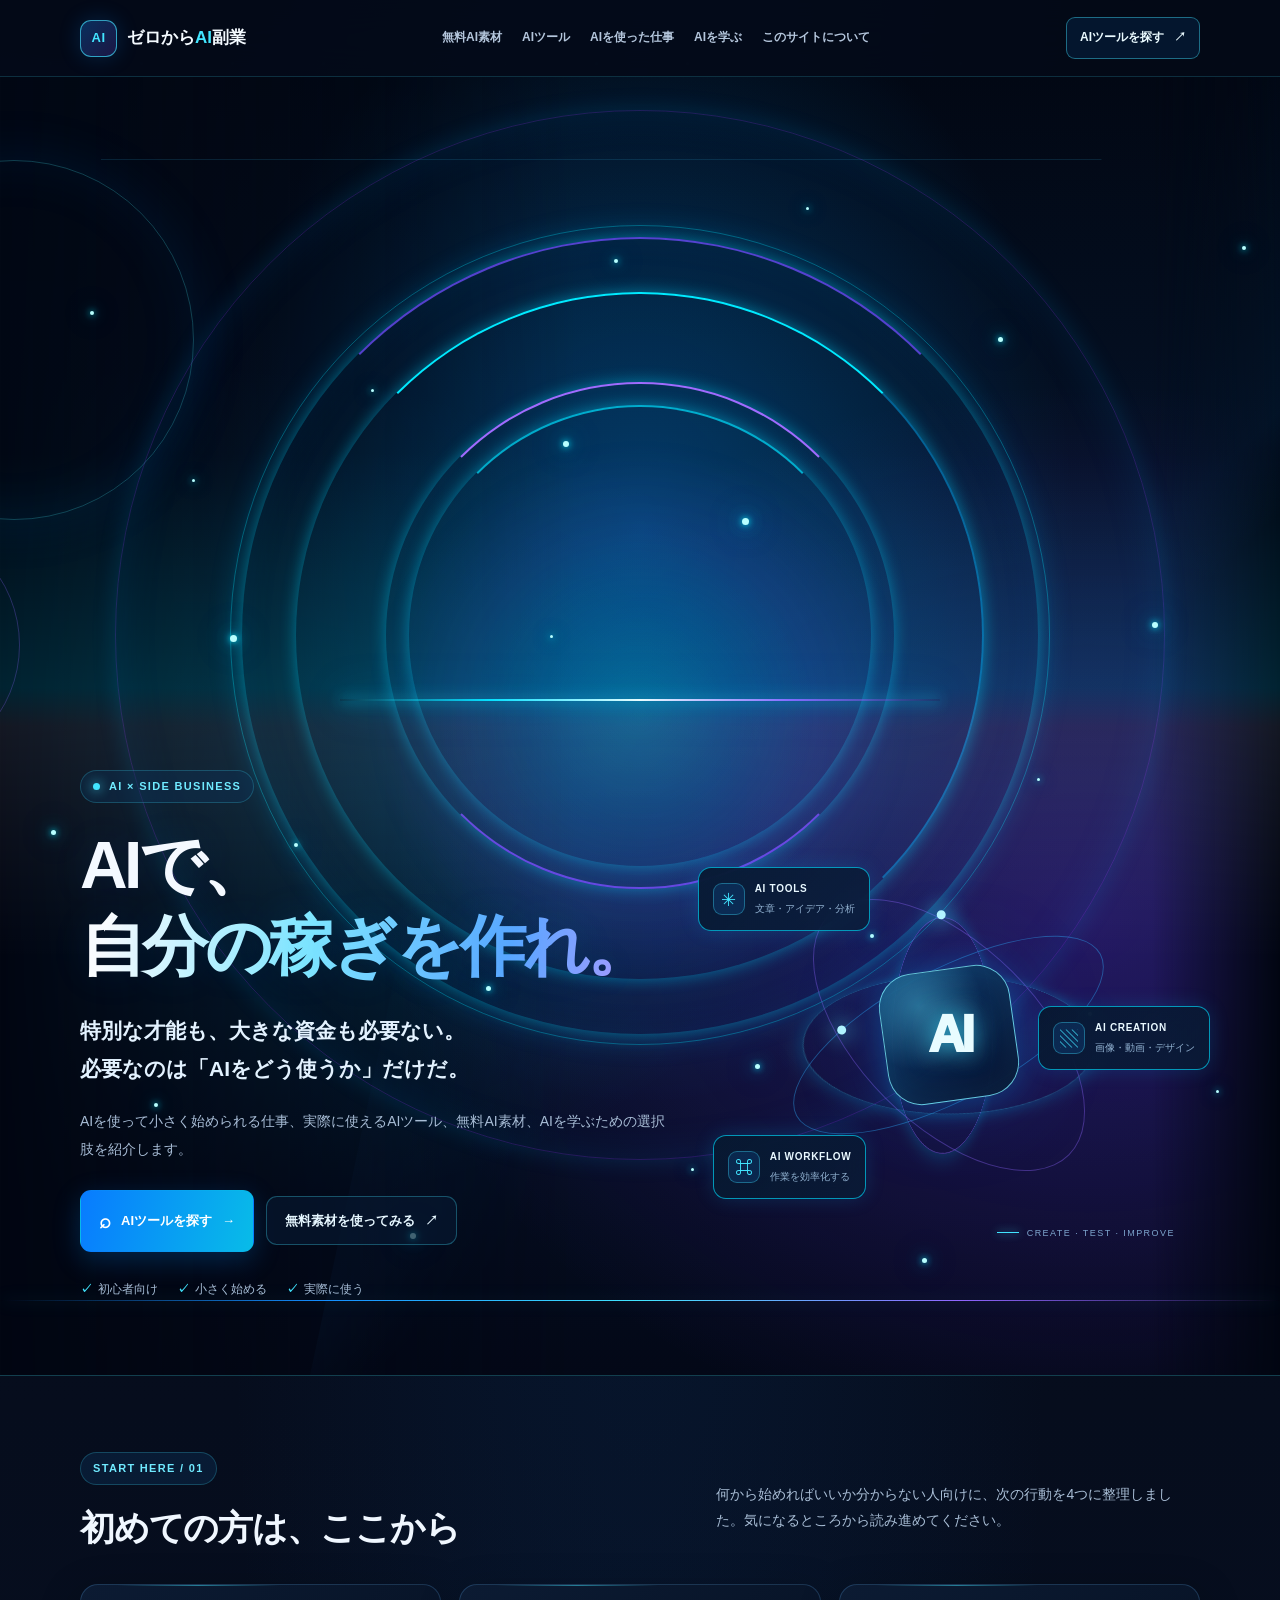
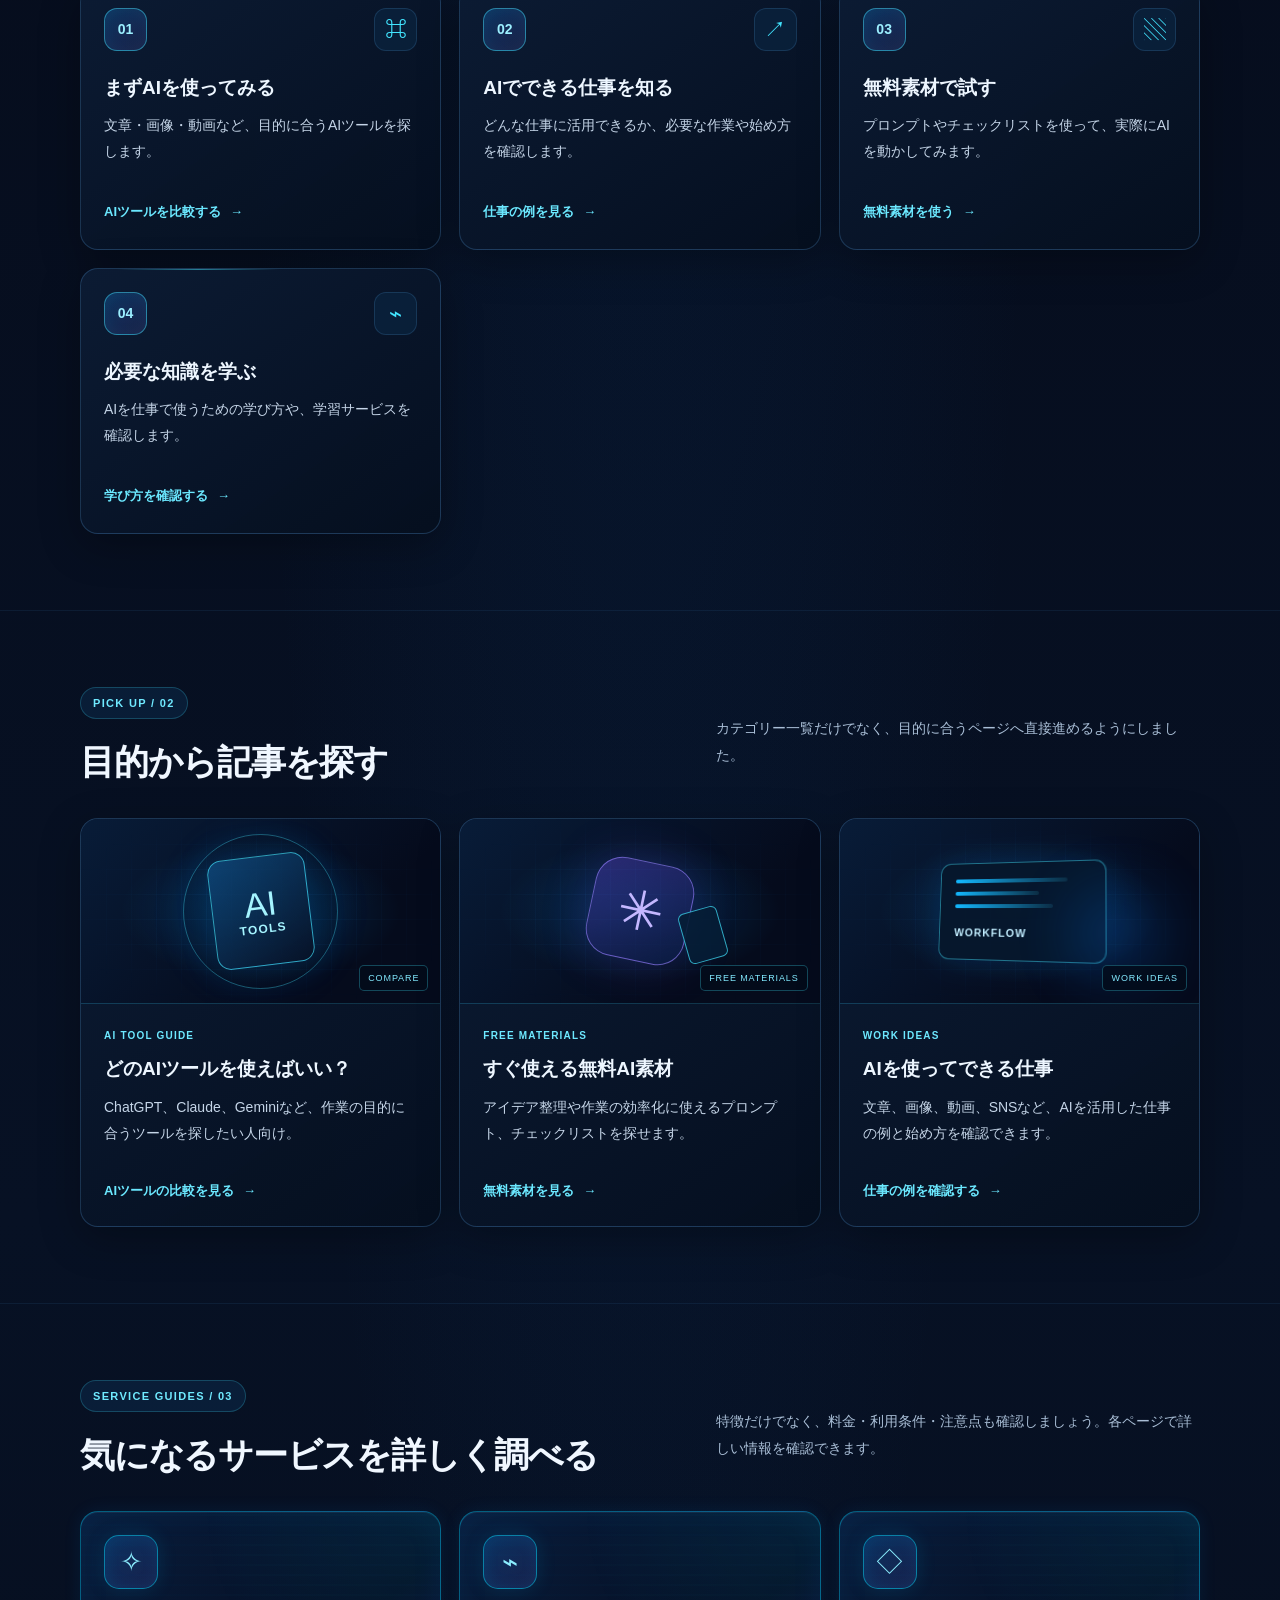
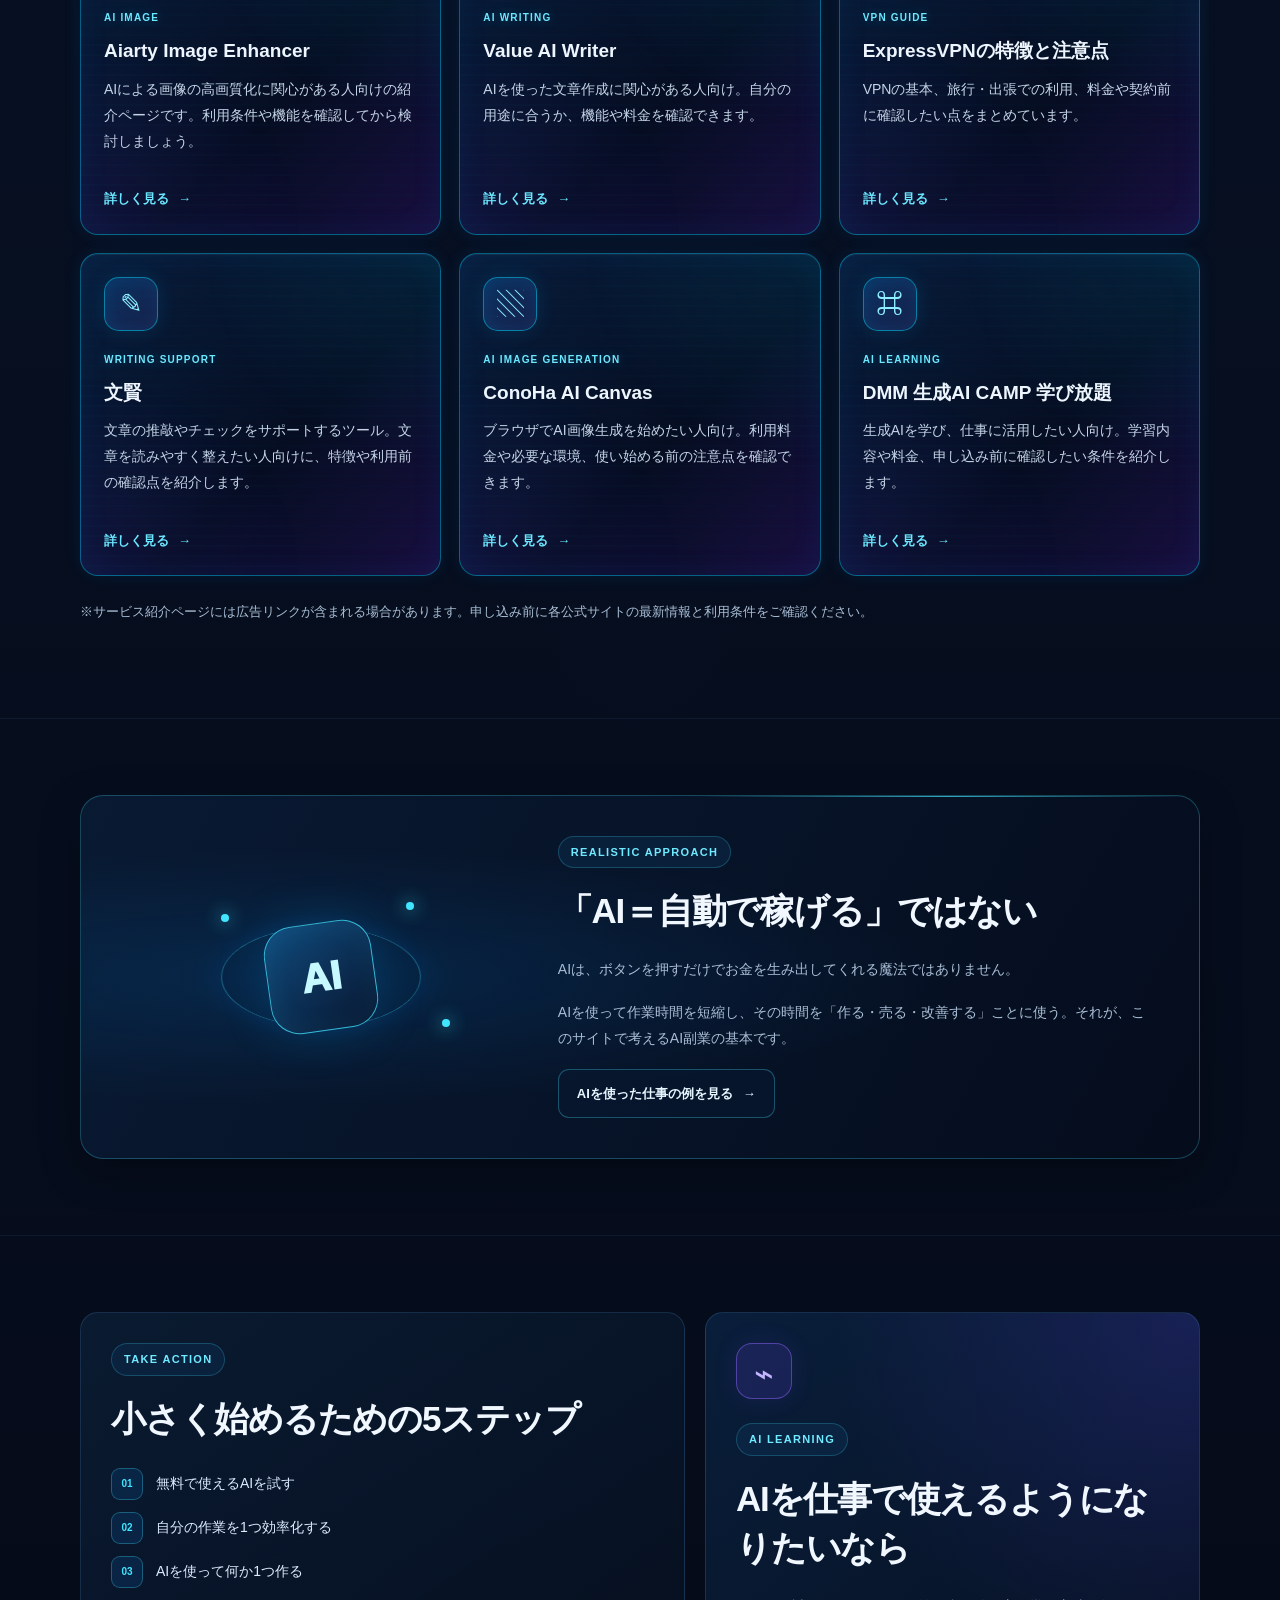
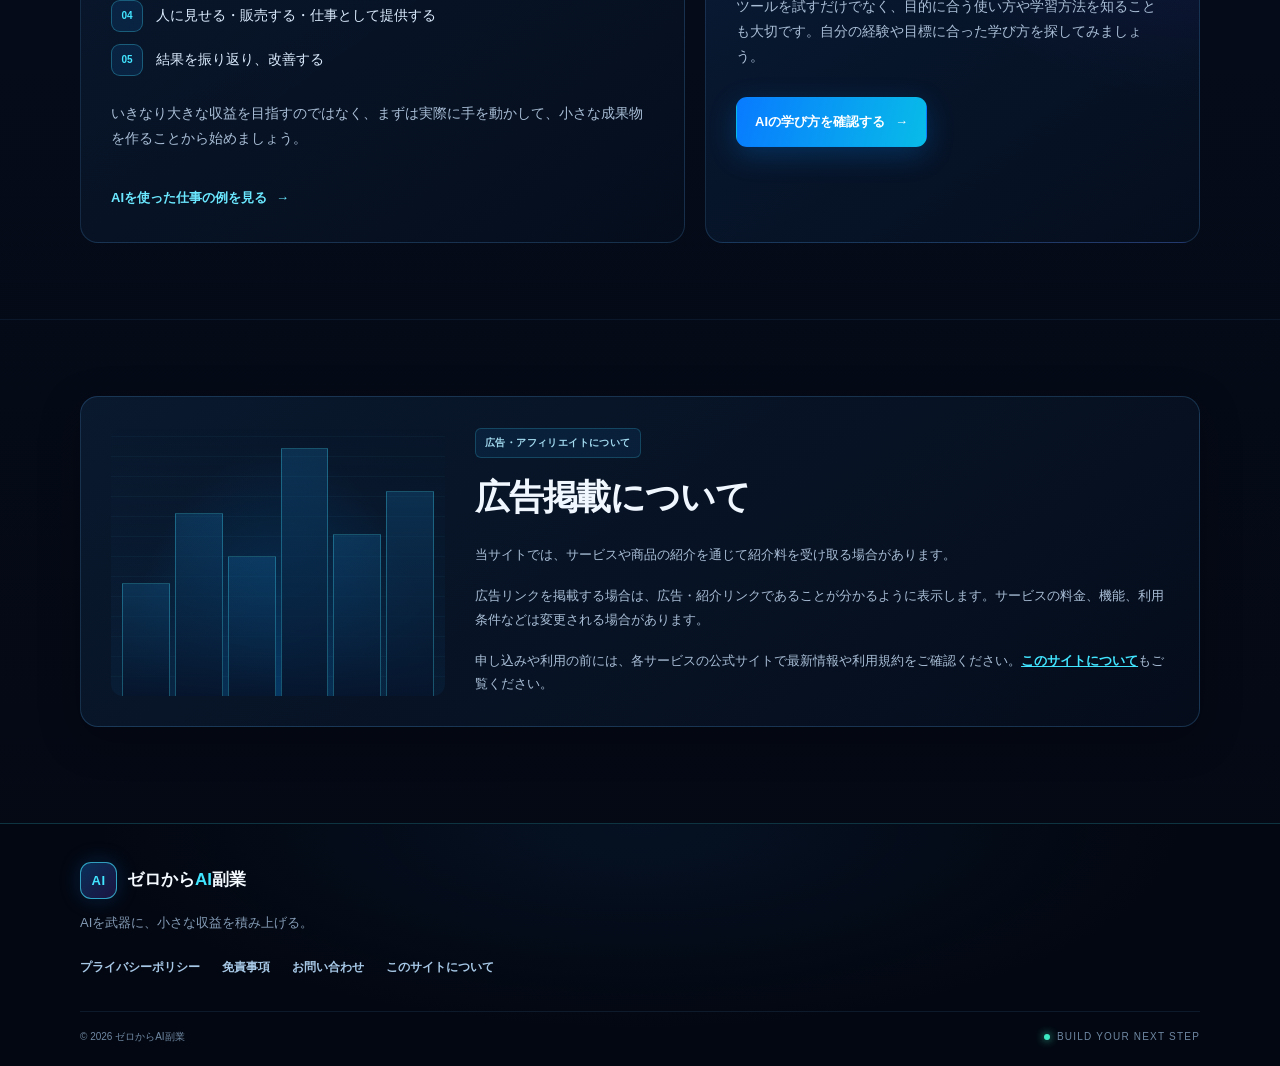
==== commit 60463842: "Update index.html" ====
--- a/index.html
+++ b/index.html
@@ -4,12 +4,11 @@
 <head>
 <meta charset="utf-8">
 <meta name="viewport" content="width=device-width,initial-scale=1">
-<meta name="theme-color" content="#050a18">
+<meta name="theme-color" content="#030817">
 <title>ゼロからAI副業｜初心者向けAIツール・仕事・無料素材</title>
 <meta name="description" content="AI副業をこれから始めたい人へ。初心者向けAIツール比較、無料プロンプト、AIを使った仕事の始め方、学習方法を紹介します。">
 <link rel="stylesheet" href="styles.css">
 
-<!-- Google Analytics：既存設定を維持 -->
 <script async src="https://www.googletagmanager.com/gtag/js?id=G-782ZG589TK"></script>
 <script>
 window.dataLayer = window.dataLayer || [];
@@ -18,286 +17,554 @@
 gtag('config', 'G-782ZG589TK');
 </script>
 
-<!-- FUTURISTIC HERO FX：トップページ限定 -->
 <style>
+/* ==================================================
+   HOME FUTURE WORLD
+   ホーム上部の背景全体を動かす演出
+   ================================================== */
+
 .home-hero{
   position:relative;
   isolation:isolate;
   overflow:hidden;
-  background:#030817;
-}
+  background:#020612;
+  min-height:700px;
+  min-height:min(900px,100svh);
+}
+
 .home-hero::before{
   content:"";
   position:absolute;
   inset:0;
-  z-index:-1;
+  z-index:0;
   pointer-events:none;
   background:
-    radial-gradient(ellipse at 50% 38%,rgba(0,153,255,.2),transparent 48%),
-    radial-gradient(ellipse at 85% 72%,rgba(105,44,255,.2),transparent 42%),
-    radial-gradient(ellipse at 12% 75%,rgba(0,225,255,.12),transparent 38%),
-    linear-gradient(180deg,#030817 0%,#07152e 52%,#05091b 100%);
-}
-.hero-fx{
+    radial-gradient(ellipse at 50% 35%,rgba(0,153,255,.32),transparent 48%),
+    radial-gradient(ellipse at 15% 55%,rgba(0,225,255,.18),transparent 42%),
+    radial-gradient(ellipse at 85% 65%,rgba(116,42,255,.27),transparent 45%),
+    linear-gradient(180deg,#020612 0%,#061630 55%,#030817 100%);
+}
+
+/* 背景演出はすべてコンテンツの後ろ */
+.future-world{
   position:absolute;
   inset:0;
-  z-index:0;
+  z-index:1;
   overflow:hidden;
   pointer-events:none;
   contain:paint;
 }
-.hero-fx-grid{
-  position:absolute;
-  left:-60%;
-  width:220%;
-  height:66%;
-  bottom:-8%;
-  transform:perspective(330px) rotateX(58deg);
+
+/* 広大な遠近グリッド */
+.future-floor{
+  position:absolute;
+  left:-65%;
+  bottom:-18%;
+  width:230%;
+  height:82%;
+  transform:perspective(480px) rotateX(61deg);
   transform-origin:center bottom;
   background-image:
-    linear-gradient(rgba(0,195,255,.32) 1px,transparent 1px),
-    linear-gradient(90deg,rgba(0,195,255,.32) 1px,transparent 1px);
-  background-size:54px 46px;
-  -webkit-mask-image:linear-gradient(to bottom,transparent,#000 18%,#000 85%,transparent);
-  mask-image:linear-gradient(to bottom,transparent,#000 18%,#000 85%,transparent);
-  animation:heroGridFlow 5s linear infinite;
-}
-.hero-fx-grid::after{
+    linear-gradient(rgba(0,213,255,.46) 1px,transparent 1px),
+    linear-gradient(90deg,rgba(0,174,255,.4) 1px,transparent 1px);
+  background-size:70px 55px;
+  -webkit-mask-image:linear-gradient(to bottom,transparent 0%,#000 15%,#000 76%,transparent 100%);
+  mask-image:linear-gradient(to bottom,transparent 0%,#000 15%,#000 76%,transparent 100%);
+  animation:futureFloorMove 2.6s linear infinite;
+}
+
+.future-floor::before{
   content:"";
   position:absolute;
   inset:0;
-  background:linear-gradient(180deg,transparent 15%,rgba(0,225,255,.36) 48%,transparent 55%);
-  background-size:100% 180%;
-  animation:gridEnergy 3.8s linear infinite;
-}
-.hero-fx-beam{
-  position:absolute;
-  width:150%;
+  background:linear-gradient(
+    180deg,
+    transparent 0%,
+    rgba(0,229,255,.05) 20%,
+    rgba(0,190,255,.7) 47%,
+    rgba(100,64,255,.16) 51%,
+    transparent 66%
+  );
+  background-size:100% 190%;
+  animation:floorEnergy 3s linear infinite;
+}
+
+.future-floor::after{
+  content:"";
+  position:absolute;
+  inset:0;
+  background:repeating-linear-gradient(
+    90deg,
+    transparent 0,
+    transparent 90px,
+    rgba(0,220,255,.18) 91px,
+    transparent 93px
+  );
+  animation:floorColumns 5s linear infinite;
+}
+
+/* 背景全体を横切るレーザー */
+.future-laser{
+  position:absolute;
+  left:-35%;
+  width:170%;
+  height:3px;
+  opacity:0;
+  background:linear-gradient(
+    90deg,
+    transparent,
+    rgba(0,226,255,.15),
+    #00eaff,
+    #ffffff,
+    #00bfff,
+    rgba(125,69,255,.9),
+    transparent
+  );
+  box-shadow:
+    0 0 8px #00dfff,
+    0 0 22px rgba(0,190,255,.9),
+    0 0 55px rgba(0,112,255,.65);
+  transform:rotate(-13deg);
+  animation:laserSweep 4.8s linear infinite;
+}
+
+.future-laser.laser-two{
   height:2px;
-  left:-25%;
-  opacity:0;
-  background:linear-gradient(90deg,transparent,rgba(0,238,255,.95),#fff,rgba(105,90,255,.9),transparent);
-  box-shadow:0 0 8px #00dfff,0 0 24px rgba(0,190,255,.8),0 0 55px rgba(81,67,255,.45);
-  transform:rotate(-17deg);
-  animation:heroBeam 6s ease-in-out infinite;
-}
-.hero-fx-beam.b2{
-  top:60%;
-  animation-delay:2.2s;
-  animation-duration:7s;
-  transform:rotate(13deg);
-  background:linear-gradient(90deg,transparent,#875dff,#00eaff,transparent);
-}
-.hero-fx-beam.b3{
-  top:36%;
-  animation-delay:4s;
-  animation-duration:8s;
-  transform:rotate(-5deg);
-}
-.hero-fx-scan{
-  position:absolute;
-  inset:0;
-  opacity:.22;
-  background:repeating-linear-gradient(
-    to bottom,
-    transparent 0,
-    transparent 4px,
-    rgba(45,174,255,.12) 5px,
-    transparent 6px
-  );
-}
-.hero-fx-particles{
-  position:absolute;
-  inset:0;
-}
-.hero-fx-particles i{
-  position:absolute;
-  display:block;
-  width:4px;
+  animation-delay:-1.8s;
+  animation-duration:6s;
+  transform:rotate(11deg);
+  background:linear-gradient(90deg,transparent,#9a55ff,#00eaff,#fff,transparent);
+}
+
+.future-laser.laser-three{
   height:4px;
+  animation-delay:-3.4s;
+  animation-duration:7.5s;
+  transform:rotate(-3deg);
+}
+
+/* 巨大な回転エネルギーリング */
+.future-reactor{
+  position:absolute;
+  left:50%;
+  top:43%;
+  width:min(82vw,820px);
+  aspect-ratio:1;
+  transform:translate(-50%,-50%);
+  border:1px solid rgba(0,224,255,.35);
   border-radius:50%;
-  background:#7af5ff;
-  box-shadow:0 0 8px #00dfff,0 0 20px #00bfff,0 0 34px rgba(0,120,255,.65);
-  animation:particleFloat 5s ease-in-out infinite alternate;
-}
-.hero-fx-particles i:nth-child(1){left:8%;top:24%;animation-delay:-1s}
-.hero-fx-particles i:nth-child(2){left:22%;top:61%;animation-delay:-3s;width:6px;height:6px}
-.hero-fx-particles i:nth-child(3){left:34%;top:17%;animation-delay:-2s}
-.hero-fx-particles i:nth-child(4){left:48%;top:74%;animation-delay:-4s;width:5px;height:5px}
-.hero-fx-particles i:nth-child(5){left:63%;top:31%;animation-delay:-1.5s}
-.hero-fx-particles i:nth-child(6){left:76%;top:56%;animation-delay:-2.5s;width:6px;height:6px}
-.hero-fx-particles i:nth-child(7){left:89%;top:22%;animation-delay:-3.5s}
-.hero-fx-particles i:nth-child(8){left:94%;top:70%;animation-delay:-.5s}
-.hero-fx-particles i:nth-child(9){left:15%;top:83%;animation-delay:-2s}
-.hero-fx-particles i:nth-child(10){left:55%;top:12%;animation-delay:-4s}
-.hero-fx-particles i:nth-child(11){left:82%;top:86%;animation-delay:-1.7s}
-.hero-fx-particles i:nth-child(12){left:40%;top:46%;animation-delay:-3.2s}
-.hero-fx-shockwave{
-  position:absolute;
-  width:min(76vw,650px);
+  box-shadow:
+    0 0 25px rgba(0,174,255,.15),
+    inset 0 0 45px rgba(0,144,255,.1);
+  animation:reactorSpin 24s linear infinite;
+}
+
+.future-reactor::before,
+.future-reactor::after{
+  content:"";
+  position:absolute;
+  inset:8%;
+  border:2px solid transparent;
+  border-top-color:#00eaff;
+  border-right-color:rgba(0,180,255,.45);
+  border-radius:50%;
+  box-shadow:0 0 16px rgba(0,217,255,.45);
+  animation:reactorSpin 8s linear infinite;
+}
+
+.future-reactor::after{
+  inset:19%;
+  border-top-color:#a16bff;
+  border-bottom-color:rgba(119,76,255,.8);
+  border-right-color:transparent;
+  animation-direction:reverse;
+  animation-duration:11s;
+}
+
+.future-reactor.reactor-two{
+  width:min(112vw,1050px);
+  border-color:rgba(131,69,255,.24);
+  animation-direction:reverse;
+  animation-duration:36s;
+}
+
+.future-reactor.reactor-two::before{
+  inset:12%;
+  border-top-color:rgba(112,76,255,.75);
+  border-right-color:transparent;
+  animation-duration:13s;
+}
+
+.future-reactor.reactor-two::after{
+  inset:28%;
+  border-top-color:rgba(0,225,255,.7);
+  border-bottom-color:transparent;
+  animation-duration:17s;
+}
+
+/* 高輝度の光源 */
+.future-energy{
+  position:absolute;
+  left:50%;
+  top:49%;
+  width:min(55vw,530px);
   aspect-ratio:1;
-  left:50%;
-  top:44%;
-  border:1px solid rgba(0,225,255,.23);
   border-radius:50%;
   transform:translate(-50%,-50%);
-  box-shadow:0 0 28px rgba(0,195,255,.1),inset 0 0 35px rgba(0,120,255,.08);
-  animation:shockwave 6s ease-out infinite;
-}
-.hero-fx-shockwave.wave2{
-  animation-delay:3s;
-  border-color:rgba(131,75,255,.35);
-}
-.hero-fx-glow{
-  position:absolute;
+  background:radial-gradient(
+    circle,
+    rgba(0,221,255,.19) 0%,
+    rgba(0,132,255,.12) 27%,
+    rgba(106,56,255,.09) 48%,
+    transparent 72%
+  );
+  filter:blur(9px);
+  animation:energyPulse 3s ease-in-out infinite alternate;
+}
+
+.future-flash{
+  position:absolute;
+  left:50%;
+  top:48%;
+  width:min(65vw,600px);
+  height:2px;
+  transform:translate(-50%,-50%);
+  background:linear-gradient(90deg,transparent,#00dfff,#fff,#8c5bff,transparent);
+  box-shadow:0 0 14px #00dfff,0 0 40px #007bff;
+  animation:reactorFlash 2.8s ease-in-out infinite;
+}
+
+/* 浮遊する大量の光粒子 */
+.future-particles{
+  position:absolute;
+  inset:0;
+}
+
+.future-particles i{
+  position:absolute;
+  display:block;
+  left:var(--x);
+  top:var(--y);
+  width:var(--s);
+  height:var(--s);
+  border-radius:50%;
+  background:#b8ffff;
+  box-shadow:
+    0 0 6px #00eaff,
+    0 0 15px #00cfff,
+    0 0 34px rgba(0,126,255,.9);
+  animation:particleTravel var(--d) ease-in-out infinite alternate;
+  animation-delay:var(--delay);
+}
+
+.future-particles i:nth-child(1){--x:7%;--y:18%;--s:4px;--d:4s;--delay:-1s}
+.future-particles i:nth-child(2){--x:18%;--y:43%;--s:7px;--d:5s;--delay:-3s}
+.future-particles i:nth-child(3){--x:29%;--y:24%;--s:3px;--d:3.7s;--delay:-2s}
+.future-particles i:nth-child(4){--x:38%;--y:70%;--s:5px;--d:4.8s;--delay:-1.5s}
+.future-particles i:nth-child(5){--x:48%;--y:14%;--s:4px;--d:3.5s;--delay:-2.5s}
+.future-particles i:nth-child(6){--x:58%;--y:34%;--s:7px;--d:5.5s;--delay:-4s}
+.future-particles i:nth-child(7){--x:68%;--y:66%;--s:4px;--d:4.2s;--delay:-.8s}
+.future-particles i:nth-child(8){--x:78%;--y:20%;--s:5px;--d:4.5s;--delay:-3.2s}
+.future-particles i:nth-child(9){--x:90%;--y:42%;--s:6px;--d:5.2s;--delay:-2.2s}
+.future-particles i:nth-child(10){--x:95%;--y:78%;--s:3px;--d:3.8s;--delay:-1.2s}
+.future-particles i:nth-child(11){--x:12%;--y:79%;--s:4px;--d:5.4s;--delay:-4.2s}
+.future-particles i:nth-child(12){--x:32%;--y:89%;--s:6px;--d:4.4s;--delay:-2.6s}
+.future-particles i:nth-child(13){--x:54%;--y:84%;--s:3px;--d:3.9s;--delay:-1.8s}
+.future-particles i:nth-child(14){--x:72%;--y:91%;--s:5px;--d:5.6s;--delay:-3.8s}
+.future-particles i:nth-child(15){--x:85%;--y:72%;--s:4px;--d:4.1s;--delay:-2.1s}
+.future-particles i:nth-child(16){--x:43%;--y:43%;--s:3px;--d:3.4s;--delay:-.7s}
+.future-particles i:nth-child(17){--x:23%;--y:59%;--s:4px;--d:4.6s;--delay:-3.4s}
+.future-particles i:nth-child(18){--x:63%;--y:10%;--s:3px;--d:5s;--delay:-1.1s}
+.future-particles i:nth-child(19){--x:4%;--y:58%;--s:5px;--d:4.3s;--delay:-2.8s}
+.future-particles i:nth-child(20){--x:97%;--y:13%;--s:4px;--d:5.1s;--delay:-3.7s}
+.future-particles i:nth-child(21){--x:44%;--y:28%;--s:6px;--d:4.8s;--delay:-1.4s}
+.future-particles i:nth-child(22){--x:81%;--y:54%;--s:3px;--d:3.6s;--delay:-2.4s}
+.future-particles i:nth-child(23){--x:15%;--y:31%;--s:3px;--d:4.9s;--delay:-3.1s}
+.future-particles i:nth-child(24){--x:59%;--y:76%;--s:5px;--d:4.2s;--delay:-.9s}
+
+/* 画面に走る走査線 */
+.future-scan{
+  position:absolute;
+  inset:-100% 0;
+  opacity:.6;
+  background:linear-gradient(
+    to bottom,
+    transparent 0%,
+    rgba(0,195,255,.02) 43%,
+    rgba(0,230,255,.22) 49%,
+    rgba(255,255,255,.12) 50%,
+    transparent 56%
+  );
+  animation:scanTravel 6s linear infinite;
+}
+
+/* コンテンツをエフェクトより手前に */
+.home-hero > .container,
+.home-hero > .hero-grid,
+.home-hero > .hero-orb,
+.home-hero > .hero-network,
+.home-hero > .hero-bottom-line{
+  position:relative;
+  z-index:3;
+}
+
+.home-hero > .hero-grid,
+.home-hero > .hero-orb,
+.home-hero > .hero-network{
+  pointer-events:none;
+}
+
+/* 既存のAIビジュアルも強く動かす */
+.home-hero .visual-ring{
+  animation:reactorSpin 12s linear infinite;
+  box-shadow:0 0 22px rgba(0,205,255,.28);
+}
+
+.home-hero .ring-two{
+  animation-direction:reverse;
+  animation-duration:18s;
+}
+
+.home-hero .visual-orbit{
+  animation:reactorSpin 8s linear infinite;
+}
+
+.home-hero .orbit-two{
+  animation-direction:reverse;
+  animation-duration:13s;
+}
+
+.home-hero .visual-core{
+  animation:corePower 2s ease-in-out infinite alternate;
+}
+
+.home-hero .floating-panel{
+  animation:panelHover 3.5s ease-in-out infinite alternate;
+  border-color:rgba(0,220,255,.65);
+  box-shadow:0 0 20px rgba(0,176,255,.16);
+}
+
+.home-hero .panel-image{animation-delay:-1.2s}
+.home-hero .panel-work{animation-delay:-2.4s}
+
+/* ==================================================
+   広告6案件：ホログラム商品パネル
+   ================================================== */
+
+.services-section .service-card{
+  position:relative;
+  isolation:isolate;
+  overflow:hidden;
+  transform:translateZ(0);
+  border:1px solid rgba(0,207,255,.42);
+  background:
+    linear-gradient(135deg,rgba(9,31,62,.96),rgba(6,14,34,.96) 58%,rgba(26,15,66,.93));
+  box-shadow:
+    inset 0 1px 0 rgba(255,255,255,.06),
+    inset 0 0 32px rgba(0,138,255,.07),
+    0 0 18px rgba(0,142,255,.09);
+  transition:transform .35s ease,border-color .35s ease,box-shadow .35s ease;
+}
+
+/* カードの表面を走る光 */
+.services-section .service-card::before{
+  content:"";
+  position:absolute;
+  z-index:-1;
+  top:-60%;
+  left:-90%;
   width:55%;
-  height:28%;
-  left:22%;
-  bottom:8%;
-  background:rgba(0,125,255,.18);
-  filter:blur(55px);
-  border-radius:50%;
-  animation:glowPulse 4s ease-in-out infinite alternate;
-}
-.home-hero .hero-layout{
+  height:230%;
+  transform:rotate(25deg);
+  background:linear-gradient(
+    90deg,
+    transparent,
+    rgba(0,217,255,.025),
+    rgba(0,217,255,.23),
+    rgba(255,255,255,.32),
+    rgba(130,85,255,.16),
+    transparent
+  );
+  animation:cardLightSweep 6s ease-in-out infinite;
+  pointer-events:none;
+}
+
+/* ホログラムの微細なライン */
+.services-section .service-card::after{
+  content:"";
+  position:absolute;
+  z-index:-1;
+  inset:0;
+  background:
+    repeating-linear-gradient(
+      0deg,
+      transparent 0,
+      transparent 8px,
+      rgba(0,211,255,.035) 9px,
+      transparent 10px
+    ),
+    radial-gradient(ellipse at 100% 0%,rgba(0,209,255,.13),transparent 48%),
+    radial-gradient(ellipse at 0% 100%,rgba(112,60,255,.13),transparent 45%);
+  opacity:.8;
+  pointer-events:none;
+}
+
+.services-section .service-card:nth-child(2)::before{animation-delay:-1s}
+.services-section .service-card:nth-child(3)::before{animation-delay:-2s}
+.services-section .service-card:nth-child(4)::before{animation-delay:-3s}
+.services-section .service-card:nth-child(5)::before{animation-delay:-4s}
+.services-section .service-card:nth-child(6)::before{animation-delay:-5s}
+
+.services-section .service-card:hover{
+  transform:translateY(-6px);
+  border-color:rgba(0,235,255,.95);
+  box-shadow:
+    inset 0 0 30px rgba(0,185,255,.1),
+    0 0 15px rgba(0,213,255,.24),
+    0 0 38px rgba(0,128,255,.17);
+}
+
+.services-section .service-icon{
+  position:relative;
+  z-index:1;
+  border:1px solid rgba(0,226,255,.48);
+  box-shadow:0 0 20px rgba(0,186,255,.14),inset 0 0 16px rgba(0,180,255,.1);
+  animation:iconHologram 3s ease-in-out infinite alternate;
+}
+
+.services-section .service-card:nth-child(even) .service-icon{
+  animation-delay:-1.5s;
+}
+
+.services-section .service-info{
+  position:relative;
+  z-index:1;
+}
+
+.services-section .home-card-label{
+  text-shadow:0 0 12px rgba(0,213,255,.32);
+}
+
+.services-section .card-link{
   position:relative;
   z-index:2;
 }
-.home-hero .hero-copy,
-.home-hero .hero-visual{
-  position:relative;
-  z-index:2;
-}
-.home-hero .hero-grid{
-  opacity:.2;
-}
-.home-hero .hero-orb{
-  animation:orbFloat 9s ease-in-out infinite alternate,orbGlow 4s ease-in-out infinite alternate;
-}
-.home-hero .orb-b{
-  animation-delay:-4s,-2s;
-}
-.home-hero .hero-network .node{
-  animation:nodePulse 2.5s ease-in-out infinite alternate;
-}
-.home-hero .hero-network .node:nth-child(even){
-  animation-delay:-1.3s;
-}
-.home-hero .visual-ring{
-  animation:visualRingSpin 16s linear infinite;
-}
-.home-hero .ring-two{
-  animation-direction:reverse;
-  animation-duration:22s;
-}
-.home-hero .visual-orbit{
-  animation:visualOrbit 12s linear infinite;
-}
-.home-hero .orbit-two{
-  animation-direction:reverse;
-  animation-duration:17s;
-}
-.home-hero .visual-core{
-  animation:corePulse 3s ease-in-out infinite alternate;
-}
-.home-hero .floating-panel{
-  animation:panelFloat 5s ease-in-out infinite alternate;
-}
-.home-hero .panel-image{animation-delay:-2.2s}
-.home-hero .panel-work{animation-delay:-3.6s}
-.home-hero .hero-bottom-line{
-  position:relative;
-  z-index:2;
-  box-shadow:0 0 14px rgba(0,220,255,.8),0 0 36px rgba(0,100,255,.5);
-}
-.home-hero .eyebrow-pulse{
-  animation:eyebrowPulse 1.5s ease-in-out infinite;
-}
-@keyframes heroGridFlow{
+
+@keyframes futureFloorMove{
+  from{background-position:0 0,0 0}
+  to{background-position:0 55px,70px 0}
+}
+@keyframes floorEnergy{
+  from{background-position:0 -190%}
+  to{background-position:0 190%}
+}
+@keyframes floorColumns{
   from{background-position:0 0}
-  to{background-position:0 46px}
-}
-@keyframes gridEnergy{
-  from{background-position:0 -100%}
-  to{background-position:0 200%}
-}
-@keyframes heroBeam{
-  0%,12%{top:110%;opacity:0}
-  20%{opacity:.95}
-  38%{top:-5%;opacity:0}
-  100%{top:-5%;opacity:0}
-}
-@keyframes particleFloat{
-  from{transform:translate3d(-8px,12px,0) scale(.65);opacity:.3}
-  to{transform:translate3d(12px,-20px,0) scale(1.35);opacity:1}
-}
-@keyframes shockwave{
-  0%{transform:translate(-50%,-50%) scale(.55);opacity:0}
-  20%{opacity:.65}
-  80%{opacity:.18}
-  100%{transform:translate(-50%,-50%) scale(1.5);opacity:0}
-}
-@keyframes glowPulse{
-  from{opacity:.45;transform:scale(.85)}
-  to{opacity:1;transform:scale(1.15)}
-}
-@keyframes orbFloat{
-  from{translate:-8px 10px}
-  to{translate:14px -16px}
-}
-@keyframes orbGlow{
-  from{filter:blur(1px) brightness(.8)}
-  to{filter:blur(2px) brightness(1.35)}
-}
-@keyframes nodePulse{
-  from{opacity:.35;scale:.8}
-  to{opacity:1;scale:1.35}
-}
-@keyframes visualRingSpin{
-  from{transform:rotate(0deg)}
-  to{transform:rotate(360deg)}
-}
-@keyframes visualOrbit{
-  from{transform:rotate(0deg)}
-  to{transform:rotate(360deg)}
-}
-@keyframes corePulse{
-  from{filter:brightness(.85);box-shadow:0 0 25px rgba(0,195,255,.3)}
-  to{filter:brightness(1.35);box-shadow:0 0 65px rgba(0,195,255,.8),0 0 110px rgba(95,65,255,.35)}
-}
-@keyframes panelFloat{
-  from{translate:0 0}
-  to{translate:0 -12px}
-}
-@keyframes eyebrowPulse{
-  from{box-shadow:0 0 3px #00eaff}
-  to{box-shadow:0 0 13px #00eaff,0 0 24px rgba(0,190,255,.5)}
-}
+  to{background-position:186px 0}
+}
+@keyframes laserSweep{
+  0%{top:110%;opacity:0}
+  12%{opacity:1}
+  44%{opacity:.9}
+  57%{opacity:0}
+  100%{top:-15%;opacity:0}
+}
+@keyframes reactorSpin{
+  from{rotate:0deg}
+  to{rotate:360deg}
+}
+@keyframes energyPulse{
+  from{opacity:.55;scale:.78}
+  to{opacity:1;scale:1.2}
+}
+@keyframes reactorFlash{
+  0%,100%{opacity:.18;scale:.65}
+  50%{opacity:1;scale:1.25}
+}
+@keyframes particleTravel{
+  0%{translate:-14px 24px;scale:.55;opacity:.2}
+  50%{opacity:1}
+  100%{translate:20px -32px;scale:1.5;opacity:.9}
+}
+@keyframes scanTravel{
+  from{transform:translateY(-10%)}
+  to{transform:translateY(210%)}
+}
+@keyframes corePower{
+  from{filter:brightness(.85);box-shadow:0 0 24px rgba(0,185,255,.28)}
+  to{filter:brightness(1.4);box-shadow:0 0 50px rgba(0,215,255,.7),0 0 90px rgba(108,62,255,.35)}
+}
+@keyframes panelHover{
+  from{translate:0 5px}
+  to{translate:0 -13px}
+}
+@keyframes cardLightSweep{
+  0%,15%{left:-90%;opacity:0}
+  28%{opacity:1}
+  62%{left:150%;opacity:.7}
+  63%,100%{left:150%;opacity:0}
+}
+@keyframes iconHologram{
+  from{filter:brightness(.88);box-shadow:0 0 10px rgba(0,186,255,.1)}
+  to{filter:brightness(1.22);box-shadow:0 0 24px rgba(0,205,255,.32)}
+}
+
 @media(max-width:700px){
-  .hero-fx-grid{
-    height:52%;
-    background-size:38px 34px;
-  }
-  .hero-fx-shockwave{
-    width:100vw;
-    top:37%;
-  }
-  .hero-fx-beam{
-    width:200%;
-  }
-  .hero-fx-glow{
-    filter:blur(38px);
-  }
-}
+  .home-hero{
+    min-height:0;
+  }
+
+  .future-floor{
+    left:-90%;
+    width:280%;
+    height:58%;
+    bottom:-5%;
+    transform:perspective(330px) rotateX(60deg);
+    background-size:42px 34px;
+  }
+
+  .future-reactor{
+    width:115vw;
+    top:40%;
+  }
+
+  .future-reactor.reactor-two{
+    width:145vw;
+  }
+
+  .future-energy{
+    width:95vw;
+    top:43%;
+  }
+
+  .future-flash{
+    width:95vw;
+    top:45%;
+  }
+
+  .future-laser{
+    width:230%;
+  }
+
+  .future-particles i{
+    box-shadow:0 0 5px #00eaff,0 0 14px #00bfff;
+  }
+
+  .services-section .service-card{
+    box-shadow:
+      inset 0 0 22px rgba(0,138,255,.07),
+      0 0 13px rgba(0,142,255,.08);
+  }
+}
+
 @media(prefers-reduced-motion:reduce){
-  .hero-fx *,
-  .home-hero .hero-orb,
-  .home-hero .hero-network .node,
+  .future-world *,
   .home-hero .visual-ring,
   .home-hero .visual-orbit,
   .home-hero .visual-core,
   .home-hero .floating-panel,
-  .home-hero .eyebrow-pulse{
+  .services-section .service-card::before,
+  .services-section .service-icon{
     animation:none!important;
   }
 }
@@ -327,17 +594,20 @@
 
 <main>
 <section class="home-hero">
-  <!-- 動く近未来背景 -->
-  <div class="hero-fx" aria-hidden="true">
-    <div class="hero-fx-grid"></div>
-    <div class="hero-fx-scan"></div>
-    <div class="hero-fx-beam b1"></div>
-    <div class="hero-fx-beam b2"></div>
-    <div class="hero-fx-beam b3"></div>
-    <div class="hero-fx-shockwave"></div>
-    <div class="hero-fx-shockwave wave2"></div>
-    <div class="hero-fx-glow"></div>
-    <div class="hero-fx-particles">
+
+  <div class="future-world" aria-hidden="true">
+    <div class="future-floor"></div>
+    <div class="future-reactor"></div>
+    <div class="future-reactor reactor-two"></div>
+    <div class="future-energy"></div>
+    <div class="future-flash"></div>
+    <div class="future-laser"></div>
+    <div class="future-laser laser-two"></div>
+    <div class="future-laser laser-three"></div>
+    <div class="future-scan"></div>
+    <div class="future-particles">
+      <i></i><i></i><i></i><i></i><i></i><i></i>
+      <i></i><i></i><i></i><i></i><i></i><i></i>
       <i></i><i></i><i></i><i></i><i></i><i></i>
       <i></i><i></i><i></i><i></i><i></i><i></i>
     </div>
@@ -450,30 +720,66 @@
       <div><p class="eyebrow">SERVICE GUIDES / 03</p><h2>気になるサービスを詳しく調べる</h2></div>
       <p class="section-intro">特徴だけでなく、料金・利用条件・注意点も確認しましょう。各ページで詳しい情報を確認できます。</p>
     </div>
+
     <div class="cards service-cards">
       <article class="card service-card">
         <div class="service-icon icon-image" aria-hidden="true">✧</div>
-        <div class="service-info"><span class="home-card-label">AI IMAGE</span><h3>Aiarty Image Enhancer</h3><p>AIによる画像の高画質化に関心がある人向けの紹介ページです。利用条件や機能を確認してから検討しましょう。</p><a class="card-link" href="aiarty.html">詳しく見る <span>→</span></a></div>
-      </article>
+        <div class="service-info">
+          <span class="home-card-label">AI IMAGE</span>
+          <h3>Aiarty Image Enhancer</h3>
+          <p>AIによる画像の高画質化に関心がある人向けの紹介ページです。利用条件や機能を確認してから検討しましょう。</p>
+          <a class="card-link" href="aiarty.html">詳しく見る <span>→</span></a>
+        </div>
+      </article>
+
       <article class="card service-card">
         <div class="service-icon icon-writing" aria-hidden="true">⌁</div>
-        <div class="service-info"><span class="home-card-label">AI WRITING</span><h3>Value AI Writer</h3><p>AIを使った文章作成に関心がある人向け。自分の用途に合うか、機能や料金を確認できます。</p><a class="card-link" href="valueaiwriter.html">詳しく見る <span>→</span></a></div>
-      </article>
+        <div class="service-info">
+          <span class="home-card-label">AI WRITING</span>
+          <h3>Value AI Writer</h3>
+          <p>AIを使った文章作成に関心がある人向け。自分の用途に合うか、機能や料金を確認できます。</p>
+          <a class="card-link" href="valueaiwriter.html">詳しく見る <span>→</span></a>
+        </div>
+      </article>
+
       <article class="card service-card">
         <div class="service-icon icon-vpn" aria-hidden="true">◇</div>
-        <div class="service-info"><span class="home-card-label">VPN GUIDE</span><h3>ExpressVPNの特徴と注意点</h3><p>VPNの基本、旅行・出張での利用、料金や契約前に確認したい点をまとめています。</p><a class="card-link" href="expressvpn.html">詳しく見る <span>→</span></a></div>
-      </article>
+        <div class="service-info">
+          <span class="home-card-label">VPN GUIDE</span>
+          <h3>ExpressVPNの特徴と注意点</h3>
+          <p>VPNの基本、旅行・出張での利用、料金や契約前に確認したい点をまとめています。</p>
+          <a class="card-link" href="expressvpn.html">詳しく見る <span>→</span></a>
+        </div>
+      </article>
+
       <article class="card service-card">
         <div class="service-icon icon-writing" aria-hidden="true">✎</div>
-        <div class="service-info"><span class="home-card-label">WRITING SUPPORT</span><h3>文賢</h3><p>文章の推敲やチェックをサポートするツール。文章を読みやすく整えたい人向けに、特徴や利用前の確認点を紹介します。</p><a class="card-link" href="bunken.html">詳しく見る <span>→</span></a></div>
-      </article>
+        <div class="service-info">
+          <span class="home-card-label">WRITING SUPPORT</span>
+          <h3>文賢</h3>
+          <p>文章の推敲やチェックをサポートするツール。文章を読みやすく整えたい人向けに、特徴や利用前の確認点を紹介します。</p>
+          <a class="card-link" href="bunken.html">詳しく見る <span>→</span></a>
+        </div>
+      </article>
+
       <article class="card service-card">
         <div class="service-icon icon-image" aria-hidden="true">▧</div>
-        <div class="service-info"><span class="home-card-label">AI IMAGE GENERATION</span><h3>ConoHa AI Canvas</h3><p>ブラウザでAI画像生成を始めたい人向け。利用料金や必要な環境、使い始める前の注意点を確認できます。</p><a class="card-link" href="conoha-ai-canvas.html">詳しく見る <span>→</span></a></div>
-      </article>
+        <div class="service-info">
+          <span class="home-card-label">AI IMAGE GENERATION</span>
+          <h3>ConoHa AI Canvas</h3>
+          <p>ブラウザでAI画像生成を始めたい人向け。利用料金や必要な環境、使い始める前の注意点を確認できます。</p>
+          <a class="card-link" href="conoha-ai-canvas.html">詳しく見る <span>→</span></a>
+        </div>
+      </article>
+
       <article class="card service-card">
         <div class="service-icon icon-writing" aria-hidden="true">⌘</div>
-        <div class="service-info"><span class="home-card-label">AI LEARNING</span><h3>DMM 生成AI CAMP 学び放題</h3><p>生成AIを学び、仕事に活用したい人向け。学習内容や料金、申し込み前に確認したい条件を紹介します。</p><a class="card-link" href="ai-learning.html">詳しく見る <span>→</span></a></div>
+        <div class="service-info">
+          <span class="home-card-label">AI LEARNING</span>
+          <h3>DMM 生成AI CAMP 学び放題</h3>
+          <p>生成AIを学び、仕事に活用したい人向け。学習内容や料金、申し込み前に確認したい条件を紹介します。</p>
+          <a class="card-link" href="ai-learning.html">詳しく見る <span>→</span></a>
+        </div>
       </article>
     </div>
     <p class="small disclosure-note">※サービス紹介ページには広告リンクが含まれる場合があります。申し込み前に各公式サイトの最新情報と利用条件をご確認ください。</p>
@@ -484,7 +790,13 @@
   <div class="container">
     <div class="principle-panel">
       <div class="principle-visual" aria-hidden="true"><div class="brain-orbit"></div><div class="brain-core">AI</div><span class="brain-node n1"></span><span class="brain-node n2"></span><span class="brain-node n3"></span></div>
-      <div class="principle-copy"><p class="eyebrow">REALISTIC APPROACH</p><h2>「AI＝自動で稼げる」ではない</h2><p>AIは、ボタンを押すだけでお金を生み出してくれる魔法ではありません。</p><p>AIを使って作業時間を短縮し、その時間を「作る・売る・改善する」ことに使う。それが、このサイトで考えるAI副業の基本です。</p><a class="hero-button secondary" href="services.html">AIを使った仕事の例を見る <span>→</span></a></div>
+      <div class="principle-copy">
+        <p class="eyebrow">REALISTIC APPROACH</p>
+        <h2>「AI＝自動で稼げる」ではない</h2>
+        <p>AIは、ボタンを押すだけでお金を生み出してくれる魔法ではありません。</p>
+        <p>AIを使って作業時間を短縮し、その時間を「作る・売る・改善する」ことに使う。それが、このサイトで考えるAI副業の基本です。</p>
+        <a class="hero-button secondary" href="services.html">AIを使った仕事の例を見る <span>→</span></a>
+      </div>
     </div>
   </div>
 </section>
@@ -492,7 +804,8 @@
 <section class="section steps-section">
   <div class="container steps-layout">
     <div class="steps-panel">
-      <p class="eyebrow">TAKE ACTION</p><h2>小さく始めるための5ステップ</h2>
+      <p class="eyebrow">TAKE ACTION</p>
+      <h2>小さく始めるための5ステップ</h2>
       <ol class="step-list">
         <li><span>01</span>無料で使えるAIを試す</li>
         <li><span>02</span>自分の作業を1つ効率化する</li>
@@ -503,7 +816,13 @@
       <p>いきなり大きな収益を目指すのではなく、まずは実際に手を動かして、小さな成果物を作ることから始めましょう。</p>
       <a class="card-link" href="services.html">AIを使った仕事の例を見る <span>→</span></a>
     </div>
-    <div class="learning-panel"><div class="learning-symbol" aria-hidden="true">⌁</div><p class="eyebrow">AI LEARNING</p><h2>AIを仕事で使えるようになりたいなら</h2><p>ツールを試すだけでなく、目的に合う使い方や学習方法を知ることも大切です。自分の経験や目標に合った学び方を探してみましょう。</p><a class="hero-button primary" href="ai-learning.html">AIの学び方を確認する <span>→</span></a></div>
+    <div class="learning-panel">
+      <div class="learning-symbol" aria-hidden="true">⌁</div>
+      <p class="eyebrow">AI LEARNING</p>
+      <h2>AIを仕事で使えるようになりたいなら</h2>
+      <p>ツールを試すだけでなく、目的に合う使い方や学習方法を知ることも大切です。自分の経験や目標に合った学び方を探してみましょう。</p>
+      <a class="hero-button primary" href="ai-learning.html">AIの学び方を確認する <span>→</span></a>
+    </div>
   </div>
 </section>
 
@@ -511,7 +830,13 @@
   <div class="container">
     <div class="ad-box">
       <div class="ad-city" aria-hidden="true"><span></span><span></span><span></span><span></span><span></span><span></span></div>
-      <div class="ad-content"><span class="ad-label">広告・アフィリエイトについて</span><h2>広告掲載について</h2><p>当サイトでは、サービスや商品の紹介を通じて紹介料を受け取る場合があります。</p><p>広告リンクを掲載する場合は、広告・紹介リンクであることが分かるように表示します。サービスの料金、機能、利用条件などは変更される場合があります。</p><p class="small mb-0">申し込みや利用の前には、各サービスの公式サイトで最新情報や利用規約をご確認ください。<a href="about.html">このサイトについて</a>もご覧ください。</p></div>
+      <div class="ad-content">
+        <span class="ad-label">広告・アフィリエイトについて</span>
+        <h2>広告掲載について</h2>
+        <p>当サイトでは、サービスや商品の紹介を通じて紹介料を受け取る場合があります。</p>
+        <p>広告リンクを掲載する場合は、広告・紹介リンクであることが分かるように表示します。サービスの料金、機能、利用条件などは変更される場合があります。</p>
+        <p class="small mb-0">申し込みや利用の前には、各サービスの公式サイトで最新情報や利用規約をご確認ください。<a href="about.html">このサイトについて</a>もご覧ください。</p>
+      </div>
     </div>
   </div>
 </section>
@@ -521,9 +846,17 @@
   <div class="container footer-main">
     <a class="logo footer-logo" href="index.html"><span class="logo-mark" aria-hidden="true">AI</span><span>ゼロから<span class="accent-text">AI</span>副業</span></a>
     <p>AIを武器に、小さな収益を積み上げる。</p>
-    <nav class="footer-links" aria-label="フッターナビゲーション"><a href="privacy.html">プライバシーポリシー</a><a href="disclaimer.html">免責事項</a><a href="contact.html">お問い合わせ</a><a href="about.html">このサイトについて</a></nav>
-  </div>
-  <div class="container footer-bottom"><span>© 2026 ゼロからAI副業</span><span class="footer-status"><i></i> BUILD YOUR NEXT STEP</span></div>
+    <nav class="footer-links" aria-label="フッターナビゲーション">
+      <a href="privacy.html">プライバシーポリシー</a>
+      <a href="disclaimer.html">免責事項</a>
+      <a href="contact.html">お問い合わせ</a>
+      <a href="about.html">このサイトについて</a>
+    </nav>
+  </div>
+  <div class="container footer-bottom">
+    <span>© 2026 ゼロからAI副業</span>
+    <span class="footer-status"><i></i> BUILD YOUR NEXT STEP</span>
+  </div>
 </footer>
 </body>
 </html>
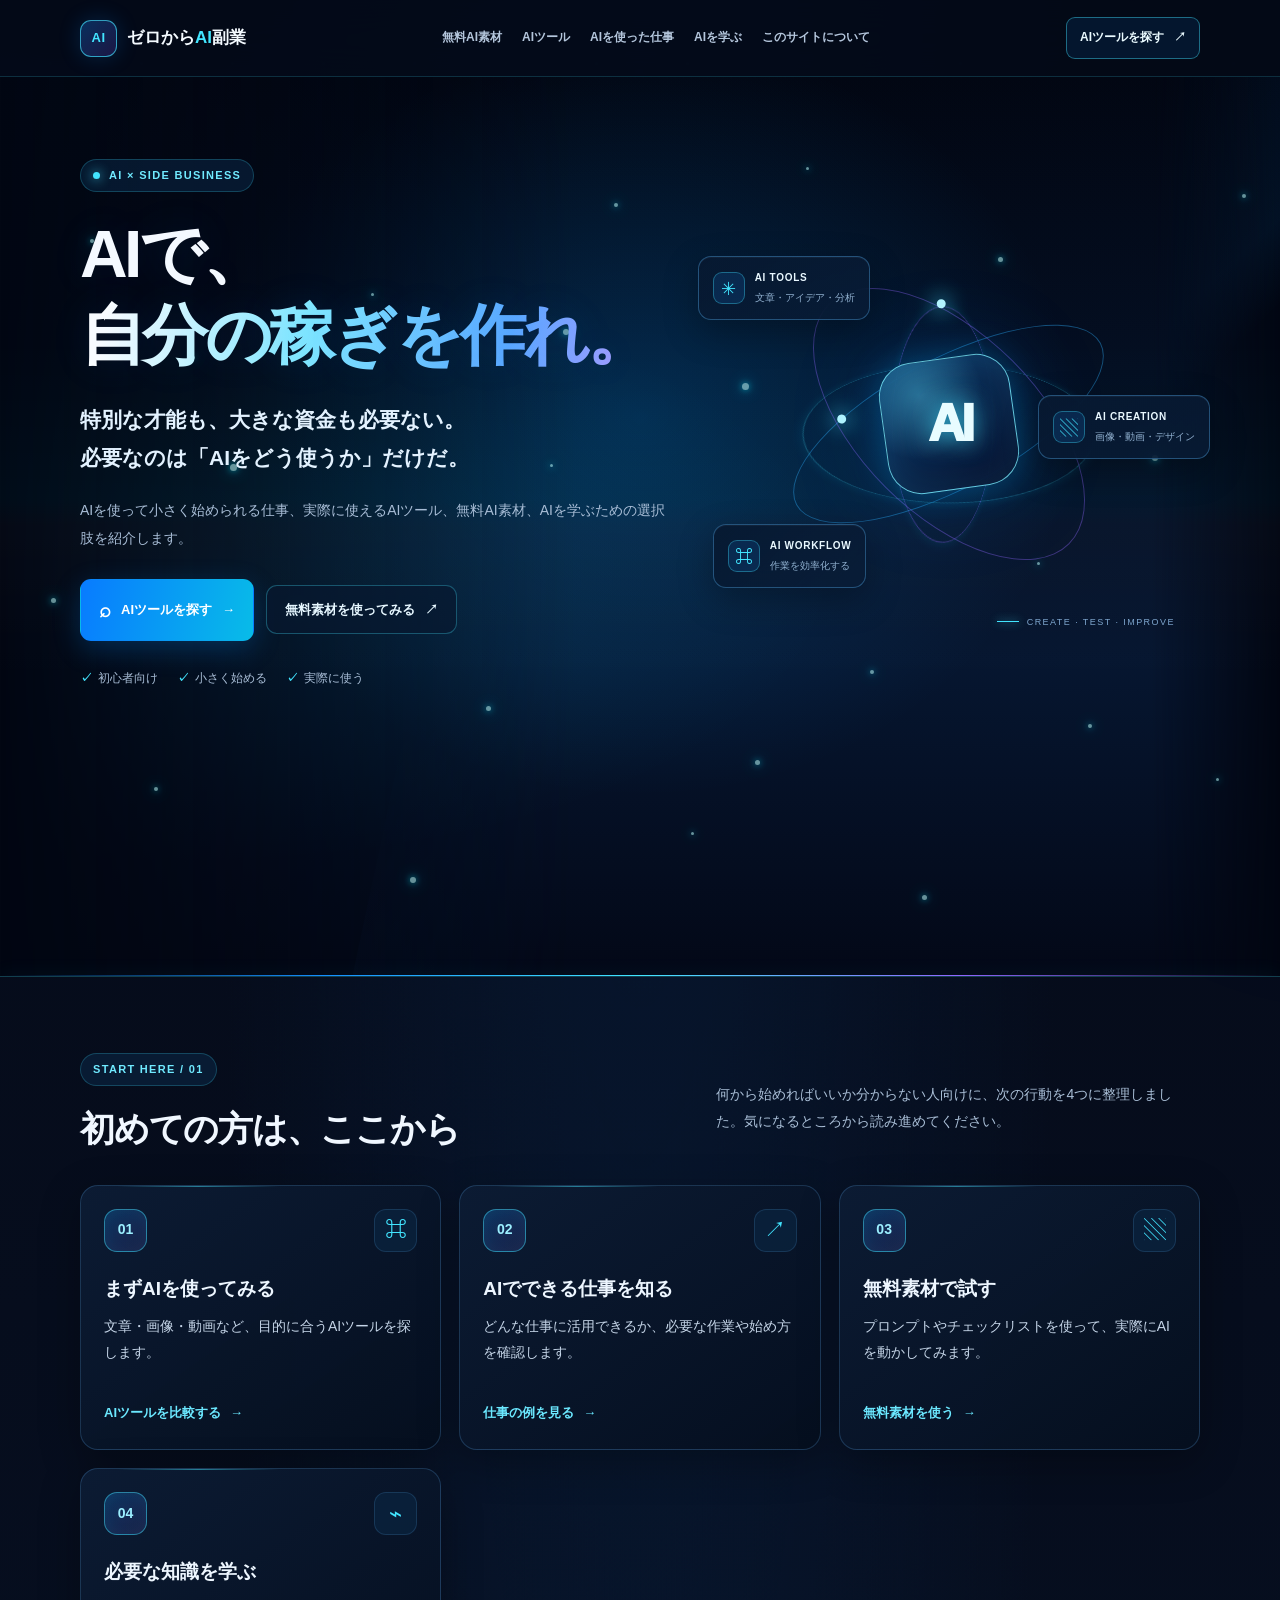
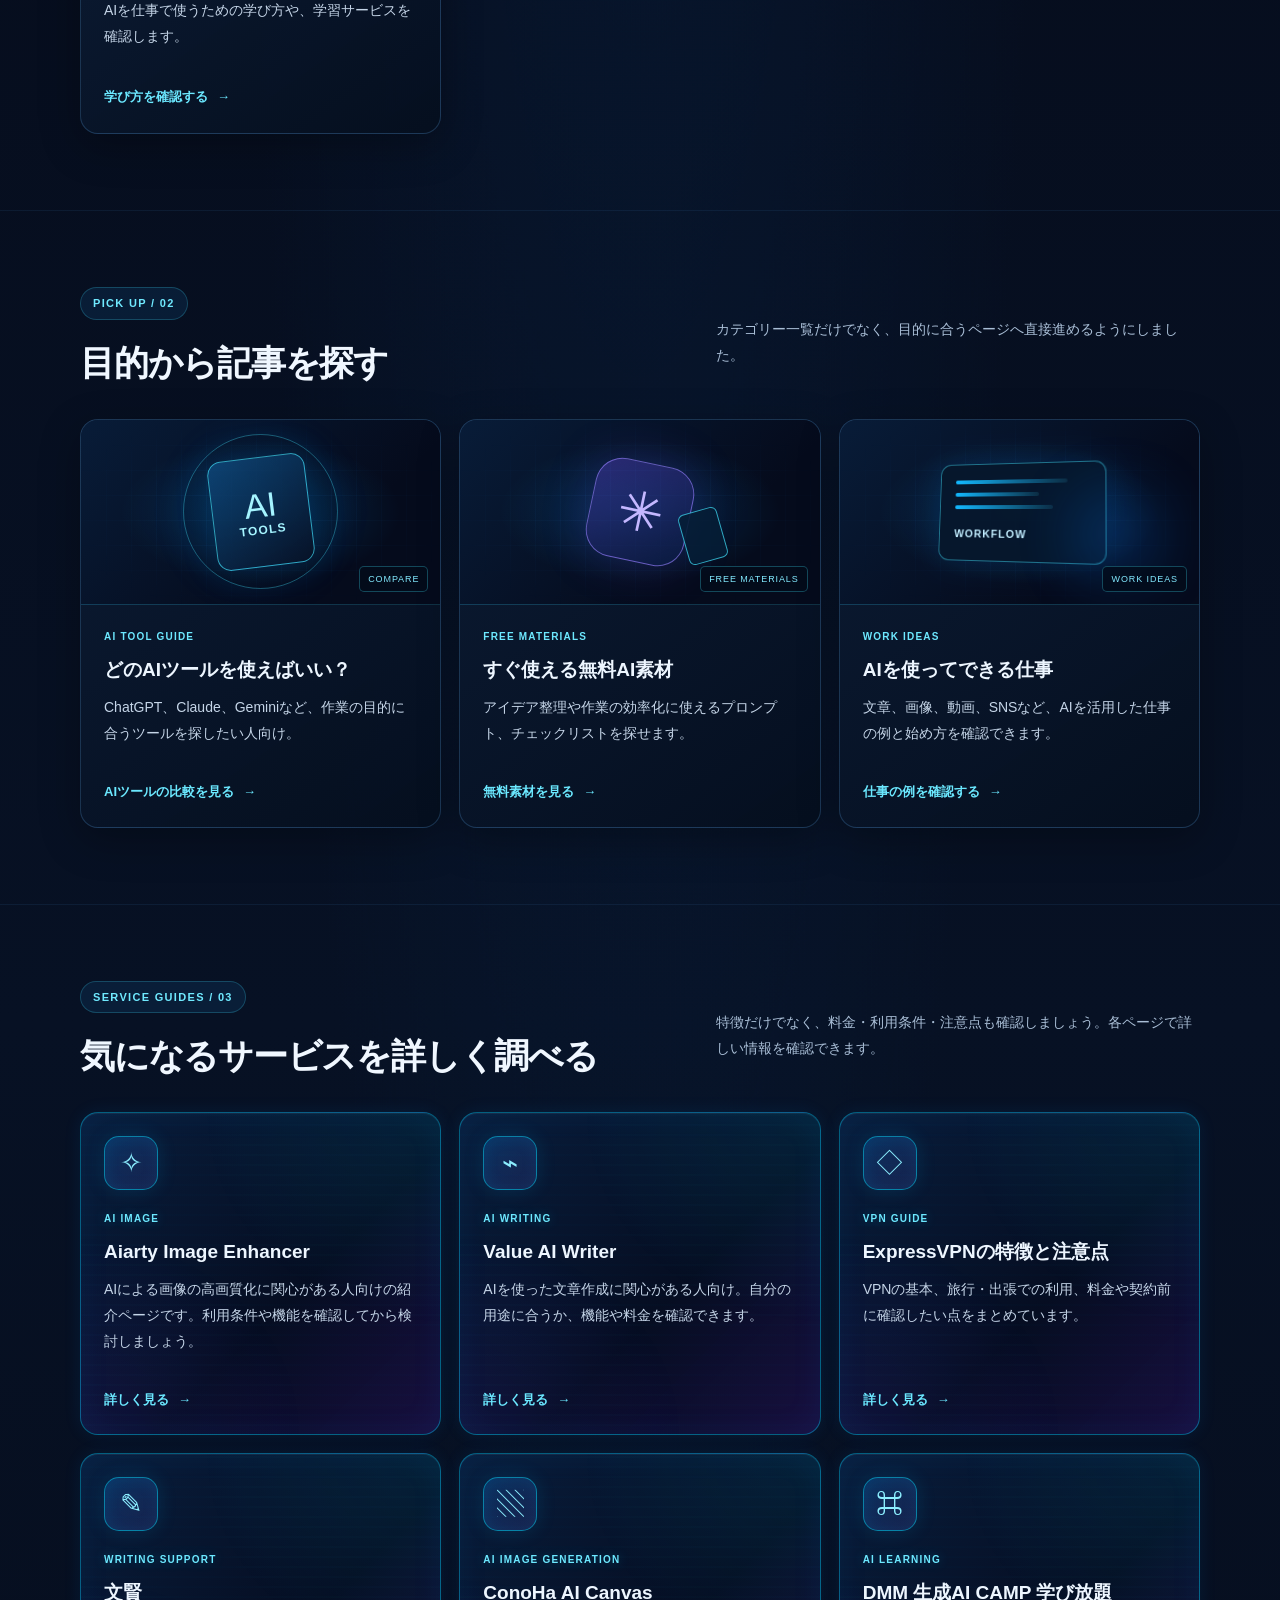
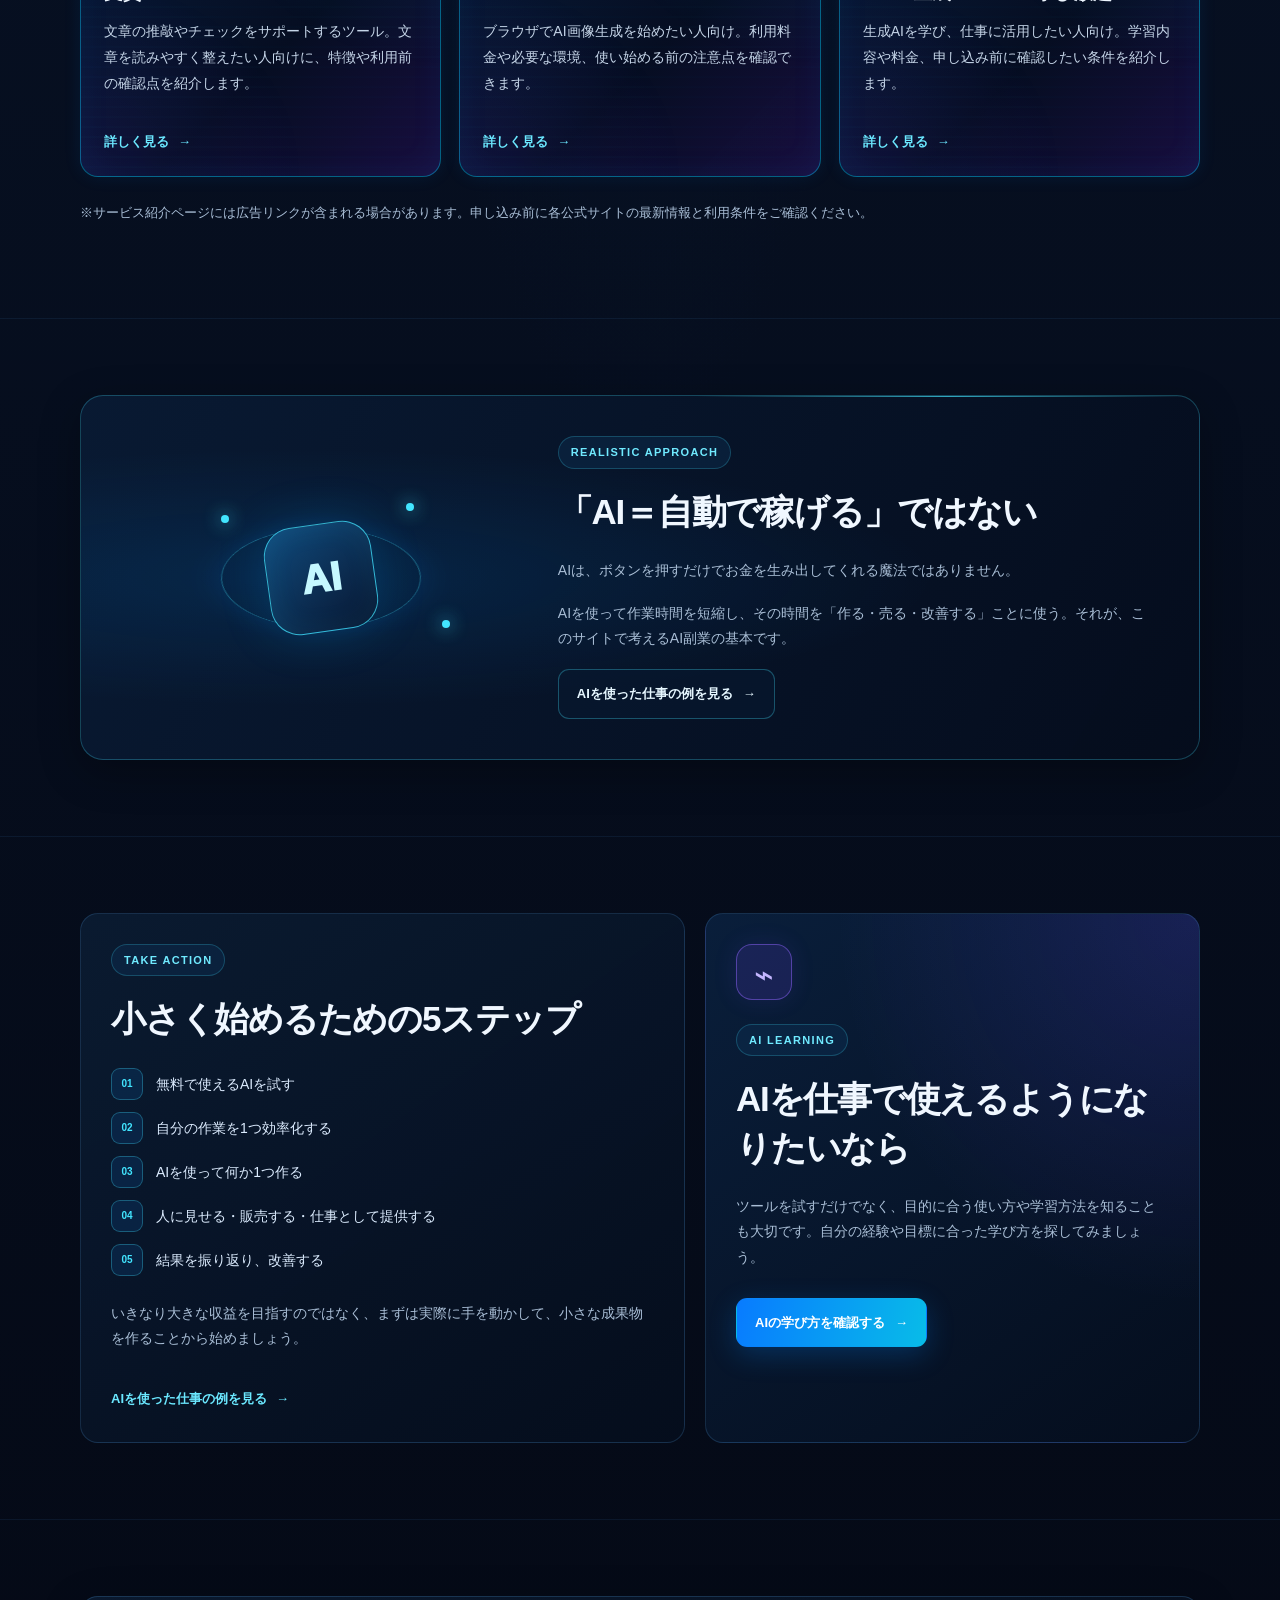
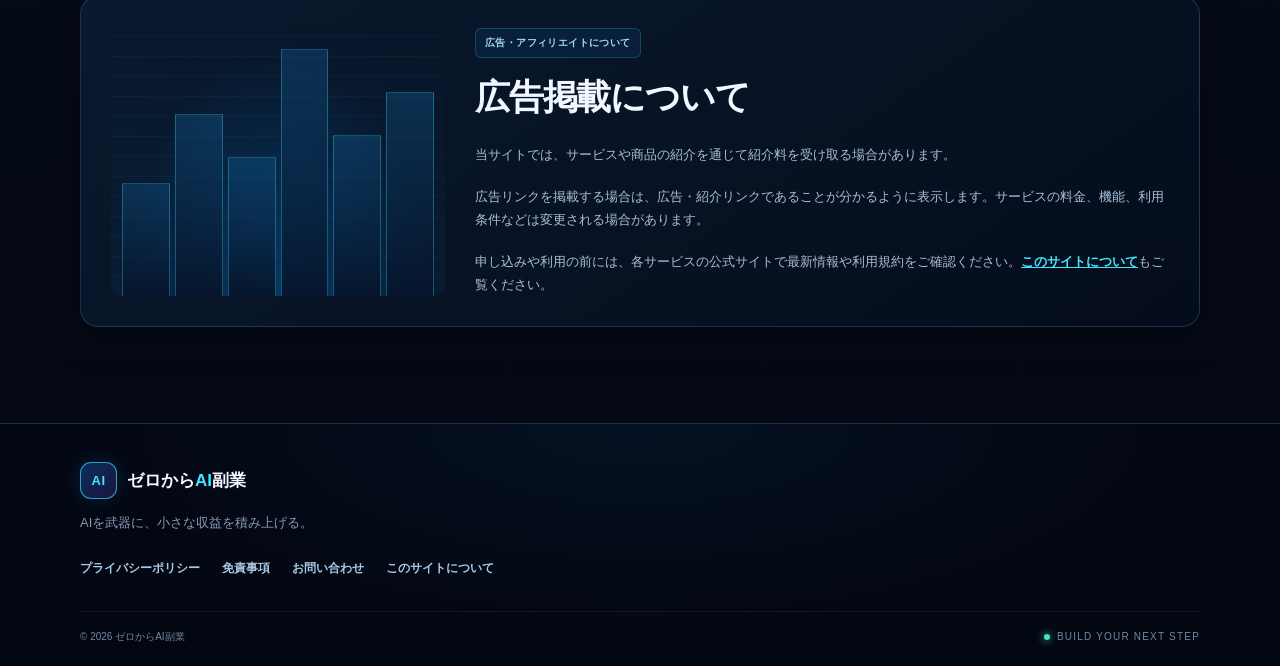
==== commit 41b57213: "Update index.html" ====
--- a/index.html
+++ b/index.html
@@ -1,4 +1,3 @@
-
 <!doctype html>
 <html lang="ja">
 <head>
@@ -19,8 +18,8 @@
 
 <style>
 /* ==================================================
-   HOME FUTURE WORLD
-   ホーム上部の背景全体を動かす演出
+   HOME HERO — MOVING GRID FLOOR
+   床面グリッドを主役にした背景演出
    ================================================== */
 
 .home-hero{
@@ -32,6 +31,7 @@
   min-height:min(900px,100svh);
 }
 
+/* 背景の青い光。文字の読みやすさを優先 */
 .home-hero::before{
   content:"";
   position:absolute;
@@ -39,56 +39,59 @@
   z-index:0;
   pointer-events:none;
   background:
-    radial-gradient(ellipse at 50% 35%,rgba(0,153,255,.32),transparent 48%),
-    radial-gradient(ellipse at 15% 55%,rgba(0,225,255,.18),transparent 42%),
-    radial-gradient(ellipse at 85% 65%,rgba(116,42,255,.27),transparent 45%),
-    linear-gradient(180deg,#020612 0%,#061630 55%,#030817 100%);
-}
-
-/* 背景演出はすべてコンテンツの後ろ */
-.future-world{
+    radial-gradient(ellipse at 50% 38%,rgba(0,153,255,.20),transparent 48%),
+    radial-gradient(ellipse at 15% 55%,rgba(0,225,255,.10),transparent 42%),
+    linear-gradient(180deg,#020612 0%,#061630 65%,#030817 100%);
+}
+
+/* 背景演出はコンテンツの背後に固定 */
+.home-hero > .future-world{
   position:absolute;
   inset:0;
-  z-index:1;
+  z-index:0;
   overflow:hidden;
   pointer-events:none;
   contain:paint;
 }
 
-/* 広大な遠近グリッド */
+/* 奥から手前へ流れる遠近グリッド床面 */
 .future-floor{
+  display:block !important;
   position:absolute;
   left:-65%;
-  bottom:-18%;
+  bottom:-30%;
   width:230%;
-  height:82%;
-  transform:perspective(480px) rotateX(61deg);
+  height:100%;
+  transform:perspective(420px) rotateX(62deg);
   transform-origin:center bottom;
   background-image:
-    linear-gradient(rgba(0,213,255,.46) 1px,transparent 1px),
-    linear-gradient(90deg,rgba(0,174,255,.4) 1px,transparent 1px);
-  background-size:70px 55px;
-  -webkit-mask-image:linear-gradient(to bottom,transparent 0%,#000 15%,#000 76%,transparent 100%);
-  mask-image:linear-gradient(to bottom,transparent 0%,#000 15%,#000 76%,transparent 100%);
-  animation:futureFloorMove 2.6s linear infinite;
-}
-
+    linear-gradient(rgba(0,220,255,.55) 1px,transparent 1px),
+    linear-gradient(90deg,rgba(0,190,255,.46) 1px,transparent 1px);
+  background-size:52px 38px;
+  background-position:0 0,0 0;
+  -webkit-mask-image:linear-gradient(to bottom,transparent 0%,rgba(0,0,0,.18) 8%,#000 28%,#000 78%,transparent 100%);
+  mask-image:linear-gradient(to bottom,transparent 0%,rgba(0,0,0,.18) 8%,#000 28%,#000 78%,transparent 100%);
+  animation:futureFloorMove 1.8s linear infinite;
+}
+
+/* 床面を流れるシアンのエネルギー */
 .future-floor::before{
   content:"";
   position:absolute;
   inset:0;
   background:linear-gradient(
-    180deg,
+    to bottom,
     transparent 0%,
-    rgba(0,229,255,.05) 20%,
-    rgba(0,190,255,.7) 47%,
-    rgba(100,64,255,.16) 51%,
-    transparent 66%
+    rgba(0,210,255,.02) 20%,
+    rgba(0,220,255,.48) 48%,
+    rgba(0,140,255,.12) 58%,
+    transparent 76%
   );
-  background-size:100% 190%;
+  background-size:100% 200%;
   animation:floorEnergy 3s linear infinite;
 }
 
+/* グリッドの上を走る縦方向の光 */
 .future-floor::after{
   content:"";
   position:absolute;
@@ -96,148 +99,19 @@
   background:repeating-linear-gradient(
     90deg,
     transparent 0,
-    transparent 90px,
-    rgba(0,220,255,.18) 91px,
-    transparent 93px
+    transparent 100px,
+    rgba(0,225,255,.3) 101px,
+    rgba(0,225,255,.05) 103px,
+    transparent 106px
   );
-  animation:floorColumns 5s linear infinite;
-}
-
-/* 背景全体を横切るレーザー */
-.future-laser{
-  position:absolute;
-  left:-35%;
-  width:170%;
-  height:3px;
-  opacity:0;
-  background:linear-gradient(
-    90deg,
-    transparent,
-    rgba(0,226,255,.15),
-    #00eaff,
-    #ffffff,
-    #00bfff,
-    rgba(125,69,255,.9),
-    transparent
-  );
-  box-shadow:
-    0 0 8px #00dfff,
-    0 0 22px rgba(0,190,255,.9),
-    0 0 55px rgba(0,112,255,.65);
-  transform:rotate(-13deg);
-  animation:laserSweep 4.8s linear infinite;
-}
-
-.future-laser.laser-two{
-  height:2px;
-  animation-delay:-1.8s;
-  animation-duration:6s;
-  transform:rotate(11deg);
-  background:linear-gradient(90deg,transparent,#9a55ff,#00eaff,#fff,transparent);
-}
-
-.future-laser.laser-three{
-  height:4px;
-  animation-delay:-3.4s;
-  animation-duration:7.5s;
-  transform:rotate(-3deg);
-}
-
-/* 巨大な回転エネルギーリング */
-.future-reactor{
-  position:absolute;
-  left:50%;
-  top:43%;
-  width:min(82vw,820px);
-  aspect-ratio:1;
-  transform:translate(-50%,-50%);
-  border:1px solid rgba(0,224,255,.35);
-  border-radius:50%;
-  box-shadow:
-    0 0 25px rgba(0,174,255,.15),
-    inset 0 0 45px rgba(0,144,255,.1);
-  animation:reactorSpin 24s linear infinite;
-}
-
-.future-reactor::before,
-.future-reactor::after{
-  content:"";
-  position:absolute;
-  inset:8%;
-  border:2px solid transparent;
-  border-top-color:#00eaff;
-  border-right-color:rgba(0,180,255,.45);
-  border-radius:50%;
-  box-shadow:0 0 16px rgba(0,217,255,.45);
-  animation:reactorSpin 8s linear infinite;
-}
-
-.future-reactor::after{
-  inset:19%;
-  border-top-color:#a16bff;
-  border-bottom-color:rgba(119,76,255,.8);
-  border-right-color:transparent;
-  animation-direction:reverse;
-  animation-duration:11s;
-}
-
-.future-reactor.reactor-two{
-  width:min(112vw,1050px);
-  border-color:rgba(131,69,255,.24);
-  animation-direction:reverse;
-  animation-duration:36s;
-}
-
-.future-reactor.reactor-two::before{
-  inset:12%;
-  border-top-color:rgba(112,76,255,.75);
-  border-right-color:transparent;
-  animation-duration:13s;
-}
-
-.future-reactor.reactor-two::after{
-  inset:28%;
-  border-top-color:rgba(0,225,255,.7);
-  border-bottom-color:transparent;
-  animation-duration:17s;
-}
-
-/* 高輝度の光源 */
-.future-energy{
-  position:absolute;
-  left:50%;
-  top:49%;
-  width:min(55vw,530px);
-  aspect-ratio:1;
-  border-radius:50%;
-  transform:translate(-50%,-50%);
-  background:radial-gradient(
-    circle,
-    rgba(0,221,255,.19) 0%,
-    rgba(0,132,255,.12) 27%,
-    rgba(106,56,255,.09) 48%,
-    transparent 72%
-  );
-  filter:blur(9px);
-  animation:energyPulse 3s ease-in-out infinite alternate;
-}
-
-.future-flash{
-  position:absolute;
-  left:50%;
-  top:48%;
-  width:min(65vw,600px);
-  height:2px;
-  transform:translate(-50%,-50%);
-  background:linear-gradient(90deg,transparent,#00dfff,#fff,#8c5bff,transparent);
-  box-shadow:0 0 14px #00dfff,0 0 40px #007bff;
-  animation:reactorFlash 2.8s ease-in-out infinite;
-}
-
-/* 浮遊する大量の光粒子 */
+  animation:floorColumns 4s linear infinite;
+}
+
+/* タイトル背景を邪魔しない控えめな粒子 */
 .future-particles{
   position:absolute;
   inset:0;
+  opacity:.55;
 }
 
 .future-particles i{
@@ -249,10 +123,7 @@
   height:var(--s);
   border-radius:50%;
   background:#b8ffff;
-  box-shadow:
-    0 0 6px #00eaff,
-    0 0 15px #00cfff,
-    0 0 34px rgba(0,126,255,.9);
+  box-shadow:0 0 6px #00eaff,0 0 15px #00cfff;
   animation:particleTravel var(--d) ease-in-out infinite alternate;
   animation-delay:var(--delay);
 }
@@ -282,70 +153,92 @@
 .future-particles i:nth-child(23){--x:15%;--y:31%;--s:3px;--d:4.9s;--delay:-3.1s}
 .future-particles i:nth-child(24){--x:59%;--y:76%;--s:5px;--d:4.2s;--delay:-.9s}
 
-/* 画面に走る走査線 */
+/* 床面の上を時々走る光。リング状演出は使用しない */
+.future-laser{
+  position:absolute;
+  left:-35%;
+  width:170%;
+  height:2px;
+  opacity:0;
+  background:linear-gradient(
+    90deg,
+    transparent,
+    rgba(0,226,255,.15),
+    #00eaff,
+    #fff,
+    #00bfff,
+    rgba(125,69,255,.55),
+    transparent
+  );
+  box-shadow:0 0 8px #00dfff,0 0 22px rgba(0,190,255,.5);
+  transform:rotate(-13deg);
+  animation:laserSweep 6s linear infinite;
+}
+
+.future-laser.laser-two,
+.future-laser.laser-three{
+  display:none;
+}
+
+/* スキャンラインは薄く */
 .future-scan{
   position:absolute;
   inset:-100% 0;
-  opacity:.6;
+  opacity:.22;
   background:linear-gradient(
     to bottom,
     transparent 0%,
     rgba(0,195,255,.02) 43%,
-    rgba(0,230,255,.22) 49%,
-    rgba(255,255,255,.12) 50%,
+    rgba(0,230,255,.14) 49%,
+    rgba(255,255,255,.08) 50%,
     transparent 56%
   );
-  animation:scanTravel 6s linear infinite;
-}
-
-/* コンテンツをエフェクトより手前に */
-.home-hero > .container,
-.home-hero > .hero-grid,
+  animation:scanTravel 7s linear infinite;
+}
+
+/* 旧巨大リング・円形エネルギーを背景から除外 */
+.future-reactor,
+.future-energy,
+.future-flash,
 .home-hero > .hero-orb,
 .home-hero > .hero-network,
-.home-hero > .hero-bottom-line{
+.home-hero > .hero-grid{
+  display:none !important;
+}
+
+/* コンテンツを背景より手前に */
+.home-hero > .container{
   position:relative;
   z-index:3;
 }
 
-.home-hero > .hero-grid,
-.home-hero > .hero-orb,
-.home-hero > .hero-network{
-  pointer-events:none;
-}
-
-/* 既存のAIビジュアルも強く動かす */
+/* 既存のAIビジュアルは残すが、動きを控えめにする */
 .home-hero .visual-ring{
-  animation:reactorSpin 12s linear infinite;
-  box-shadow:0 0 22px rgba(0,205,255,.28);
+  animation:reactorSpin 24s linear infinite;
+  box-shadow:0 0 12px rgba(0,205,255,.12);
 }
 
 .home-hero .ring-two{
   animation-direction:reverse;
-  animation-duration:18s;
+  animation-duration:30s;
 }
 
 .home-hero .visual-orbit{
-  animation:reactorSpin 8s linear infinite;
+  animation:reactorSpin 18s linear infinite;
 }
 
 .home-hero .orbit-two{
   animation-direction:reverse;
-  animation-duration:13s;
+  animation-duration:24s;
 }
 
 .home-hero .visual-core{
-  animation:corePower 2s ease-in-out infinite alternate;
+  animation:corePower 3s ease-in-out infinite alternate;
 }
 
 .home-hero .floating-panel{
-  animation:panelHover 3.5s ease-in-out infinite alternate;
-  border-color:rgba(0,220,255,.65);
-  box-shadow:0 0 20px rgba(0,176,255,.16);
-}
-
-.home-hero .panel-image{animation-delay:-1.2s}
-.home-hero .panel-work{animation-delay:-2.4s}
+  animation:panelHover 4.5s ease-in-out infinite alternate;
+}
 
 /* ==================================================
    広告6案件：ホログラム商品パネル
@@ -357,8 +250,12 @@
   overflow:hidden;
   transform:translateZ(0);
   border:1px solid rgba(0,207,255,.42);
-  background:
-    linear-gradient(135deg,rgba(9,31,62,.96),rgba(6,14,34,.96) 58%,rgba(26,15,66,.93));
+  background:linear-gradient(
+    135deg,
+    rgba(9,31,62,.96),
+    rgba(6,14,34,.96) 58%,
+    rgba(26,15,66,.93)
+  );
   box-shadow:
     inset 0 1px 0 rgba(255,255,255,.06),
     inset 0 0 32px rgba(0,138,255,.07),
@@ -366,7 +263,6 @@
   transition:transform .35s ease,border-color .35s ease,box-shadow .35s ease;
 }
 
-/* カードの表面を走る光 */
 .services-section .service-card::before{
   content:"";
   position:absolute;
@@ -389,7 +285,6 @@
   pointer-events:none;
 }
 
-/* ホログラムの微細なライン */
 .services-section .service-card::after{
   content:"";
   position:absolute;
@@ -450,65 +345,69 @@
   z-index:2;
 }
 
+/* アニメーション */
 @keyframes futureFloorMove{
   from{background-position:0 0,0 0}
-  to{background-position:0 55px,70px 0}
-}
+  to{background-position:0 38px,52px 0}
+}
+
 @keyframes floorEnergy{
-  from{background-position:0 -190%}
-  to{background-position:0 190%}
-}
+  from{background-position:0 -200%}
+  to{background-position:0 200%}
+}
+
 @keyframes floorColumns{
   from{background-position:0 0}
-  to{background-position:186px 0}
-}
+  to{background-position:206px 0}
+}
+
 @keyframes laserSweep{
   0%{top:110%;opacity:0}
-  12%{opacity:1}
-  44%{opacity:.9}
+  12%{opacity:.8}
+  44%{opacity:.65}
   57%{opacity:0}
   100%{top:-15%;opacity:0}
 }
+
 @keyframes reactorSpin{
   from{rotate:0deg}
   to{rotate:360deg}
 }
-@keyframes energyPulse{
-  from{opacity:.55;scale:.78}
-  to{opacity:1;scale:1.2}
-}
-@keyframes reactorFlash{
-  0%,100%{opacity:.18;scale:.65}
-  50%{opacity:1;scale:1.25}
-}
+
+@keyframes corePower{
+  from{filter:brightness(.85);box-shadow:0 0 24px rgba(0,185,255,.28)}
+  to{filter:brightness(1.2);box-shadow:0 0 35px rgba(0,215,255,.48)}
+}
+
+@keyframes panelHover{
+  from{translate:0 4px}
+  to{translate:0 -8px}
+}
+
 @keyframes particleTravel{
-  0%{translate:-14px 24px;scale:.55;opacity:.2}
-  50%{opacity:1}
-  100%{translate:20px -32px;scale:1.5;opacity:.9}
-}
+  0%{translate:-10px 16px;scale:.65;opacity:.2}
+  50%{opacity:.8}
+  100%{translate:14px -20px;scale:1.25;opacity:.7}
+}
+
 @keyframes scanTravel{
   from{transform:translateY(-10%)}
   to{transform:translateY(210%)}
 }
-@keyframes corePower{
-  from{filter:brightness(.85);box-shadow:0 0 24px rgba(0,185,255,.28)}
-  to{filter:brightness(1.4);box-shadow:0 0 50px rgba(0,215,255,.7),0 0 90px rgba(108,62,255,.35)}
-}
-@keyframes panelHover{
-  from{translate:0 5px}
-  to{translate:0 -13px}
-}
+
 @keyframes cardLightSweep{
   0%,15%{left:-90%;opacity:0}
   28%{opacity:1}
   62%{left:150%;opacity:.7}
   63%,100%{left:150%;opacity:0}
 }
+
 @keyframes iconHologram{
   from{filter:brightness(.88);box-shadow:0 0 10px rgba(0,186,255,.1)}
   to{filter:brightness(1.22);box-shadow:0 0 24px rgba(0,205,255,.32)}
 }
 
+/* スマートフォン表示 */
 @media(max-width:700px){
   .home-hero{
     min-height:0;
@@ -516,44 +415,29 @@
 
   .future-floor{
     left:-90%;
+    bottom:-18%;
     width:280%;
-    height:58%;
-    bottom:-5%;
+    height:78%;
     transform:perspective(330px) rotateX(60deg);
-    background-size:42px 34px;
+    background-size:38px 30px;
+    animation:futureFloorMove 1.6s linear infinite;
   }
 
-  .future-reactor{
-    width:115vw;
-    top:40%;
+  .future-particles{
+    opacity:.42;
   }
 
-  .future-reactor.reactor-two{
-    width:145vw;
+  .future-reactor,
+  .future-energy,
+  .future-flash,
+  .home-hero > .hero-orb,
+  .home-hero > .hero-network,
+  .home-hero > .hero-grid{
+    display:none !important;
   }
 
-  .future-energy{
-    width:95vw;
-    top:43%;
-  }
-
-  .future-flash{
-    width:95vw;
-    top:45%;
-  }
-
-  .future-laser{
-    width:230%;
-  }
-
-  .future-particles i{
-    box-shadow:0 0 5px #00eaff,0 0 14px #00bfff;
-  }
-
   .services-section .service-card{
-    box-shadow:
-      inset 0 0 22px rgba(0,138,255,.07),
-      0 0 13px rgba(0,142,255,.08);
+    box-shadow:inset 0 0 22px rgba(0,138,255,.07),0 0 13px rgba(0,142,255,.08);
   }
 }
 
@@ -565,7 +449,7 @@
   .home-hero .floating-panel,
   .services-section .service-card::before,
   .services-section .service-icon{
-    animation:none!important;
+    animation:none !important;
   }
 }
 </style>
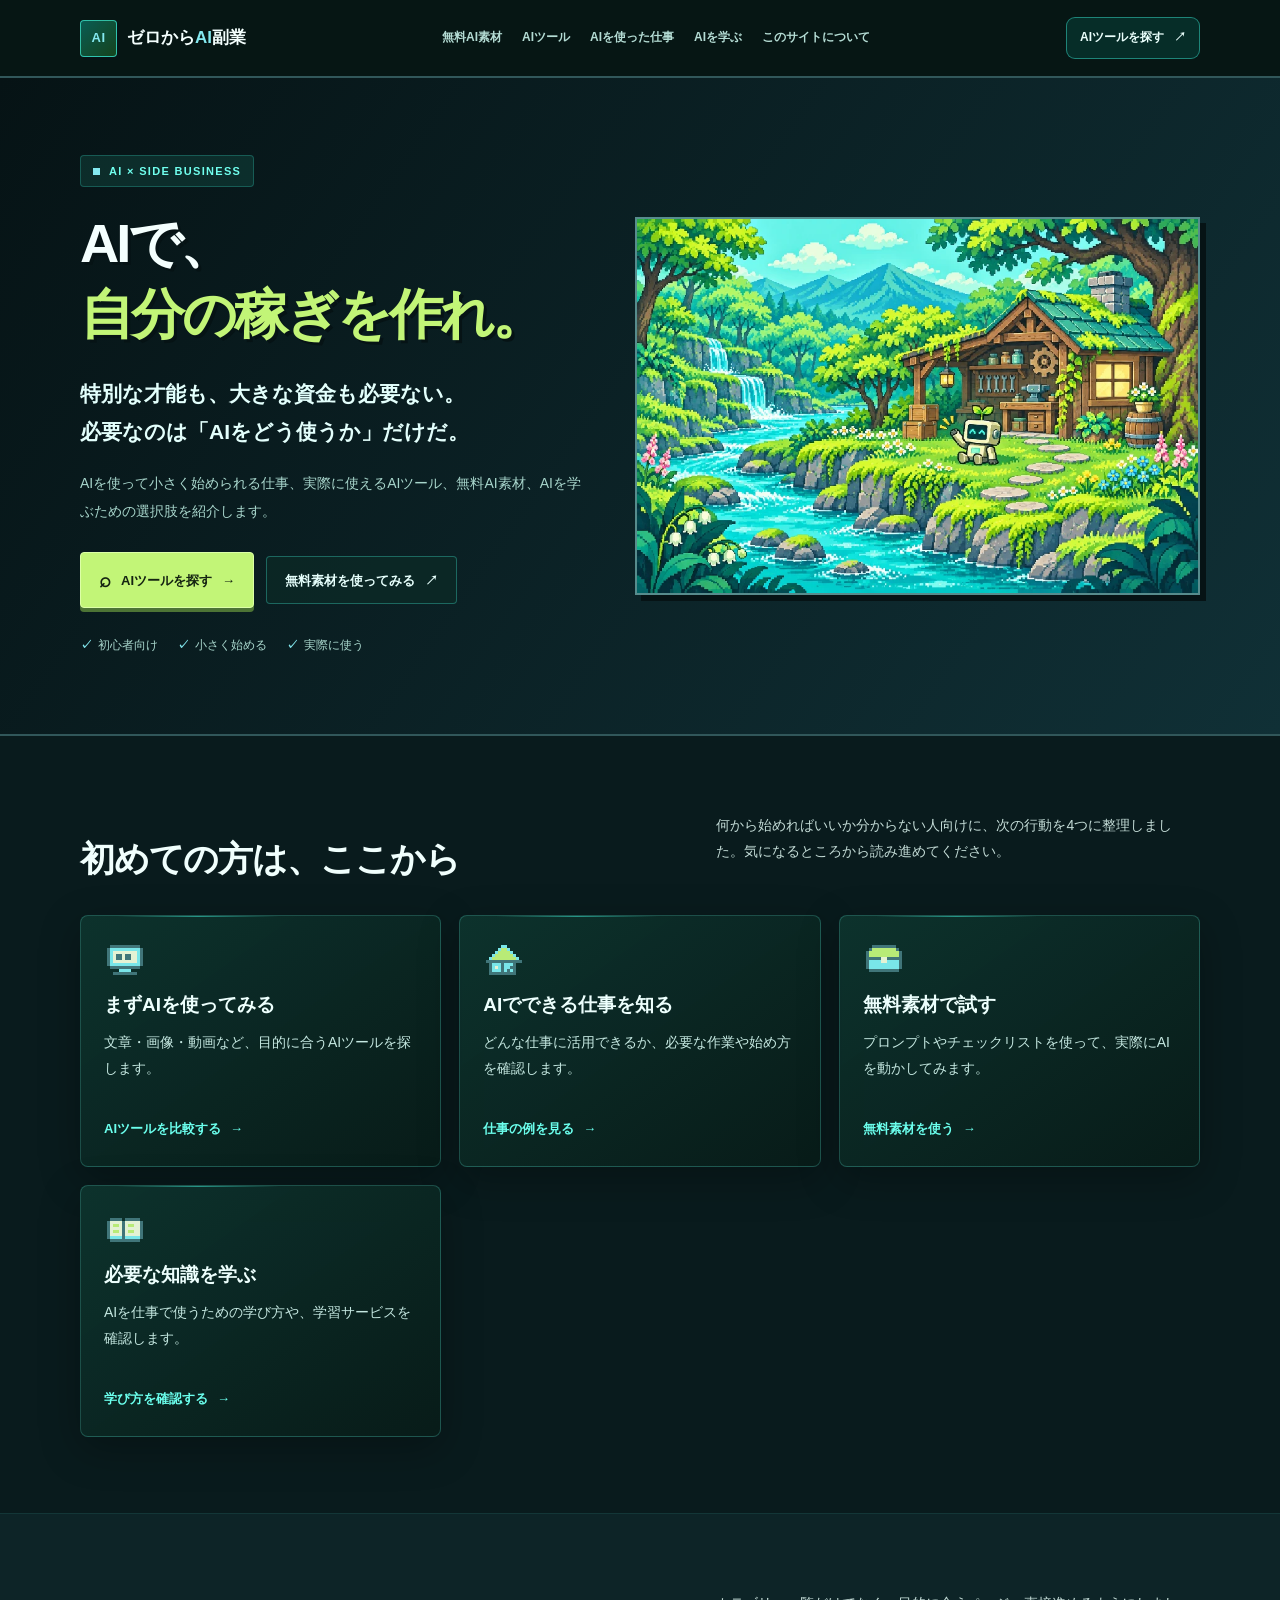
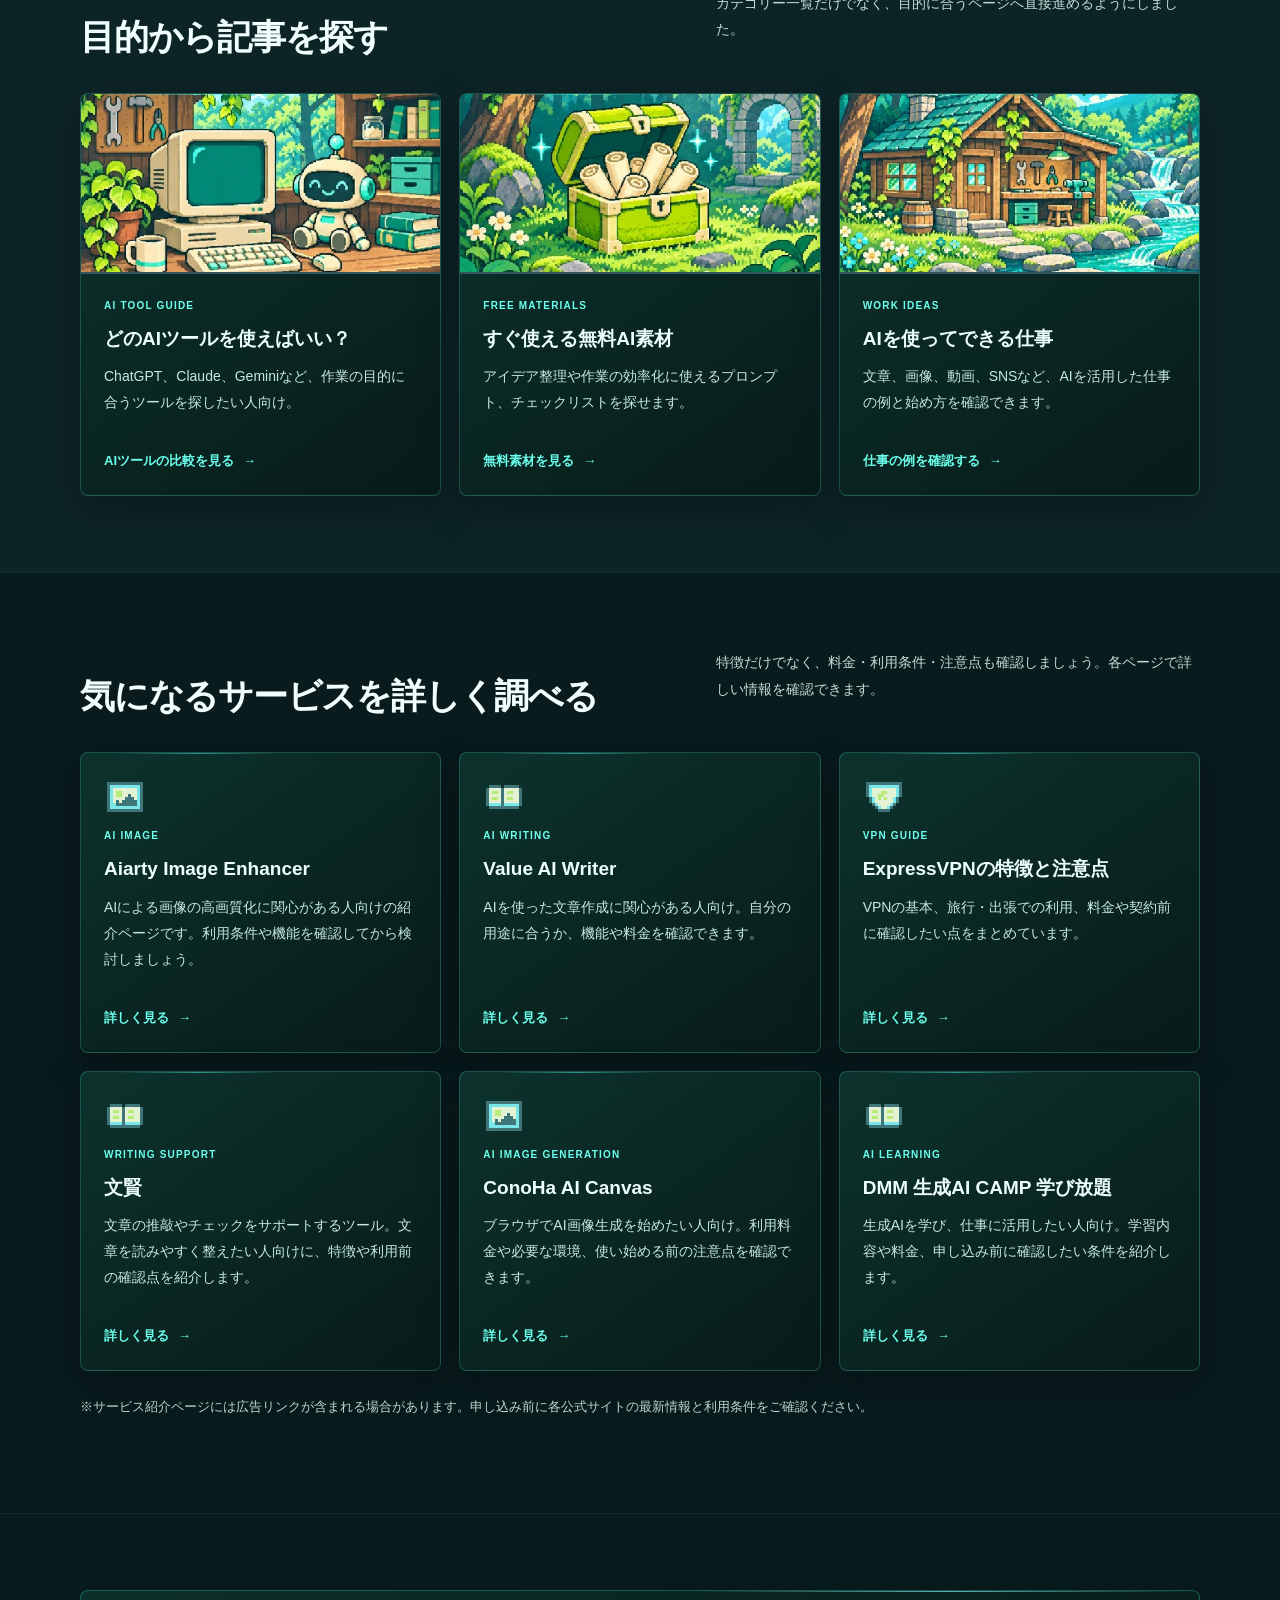
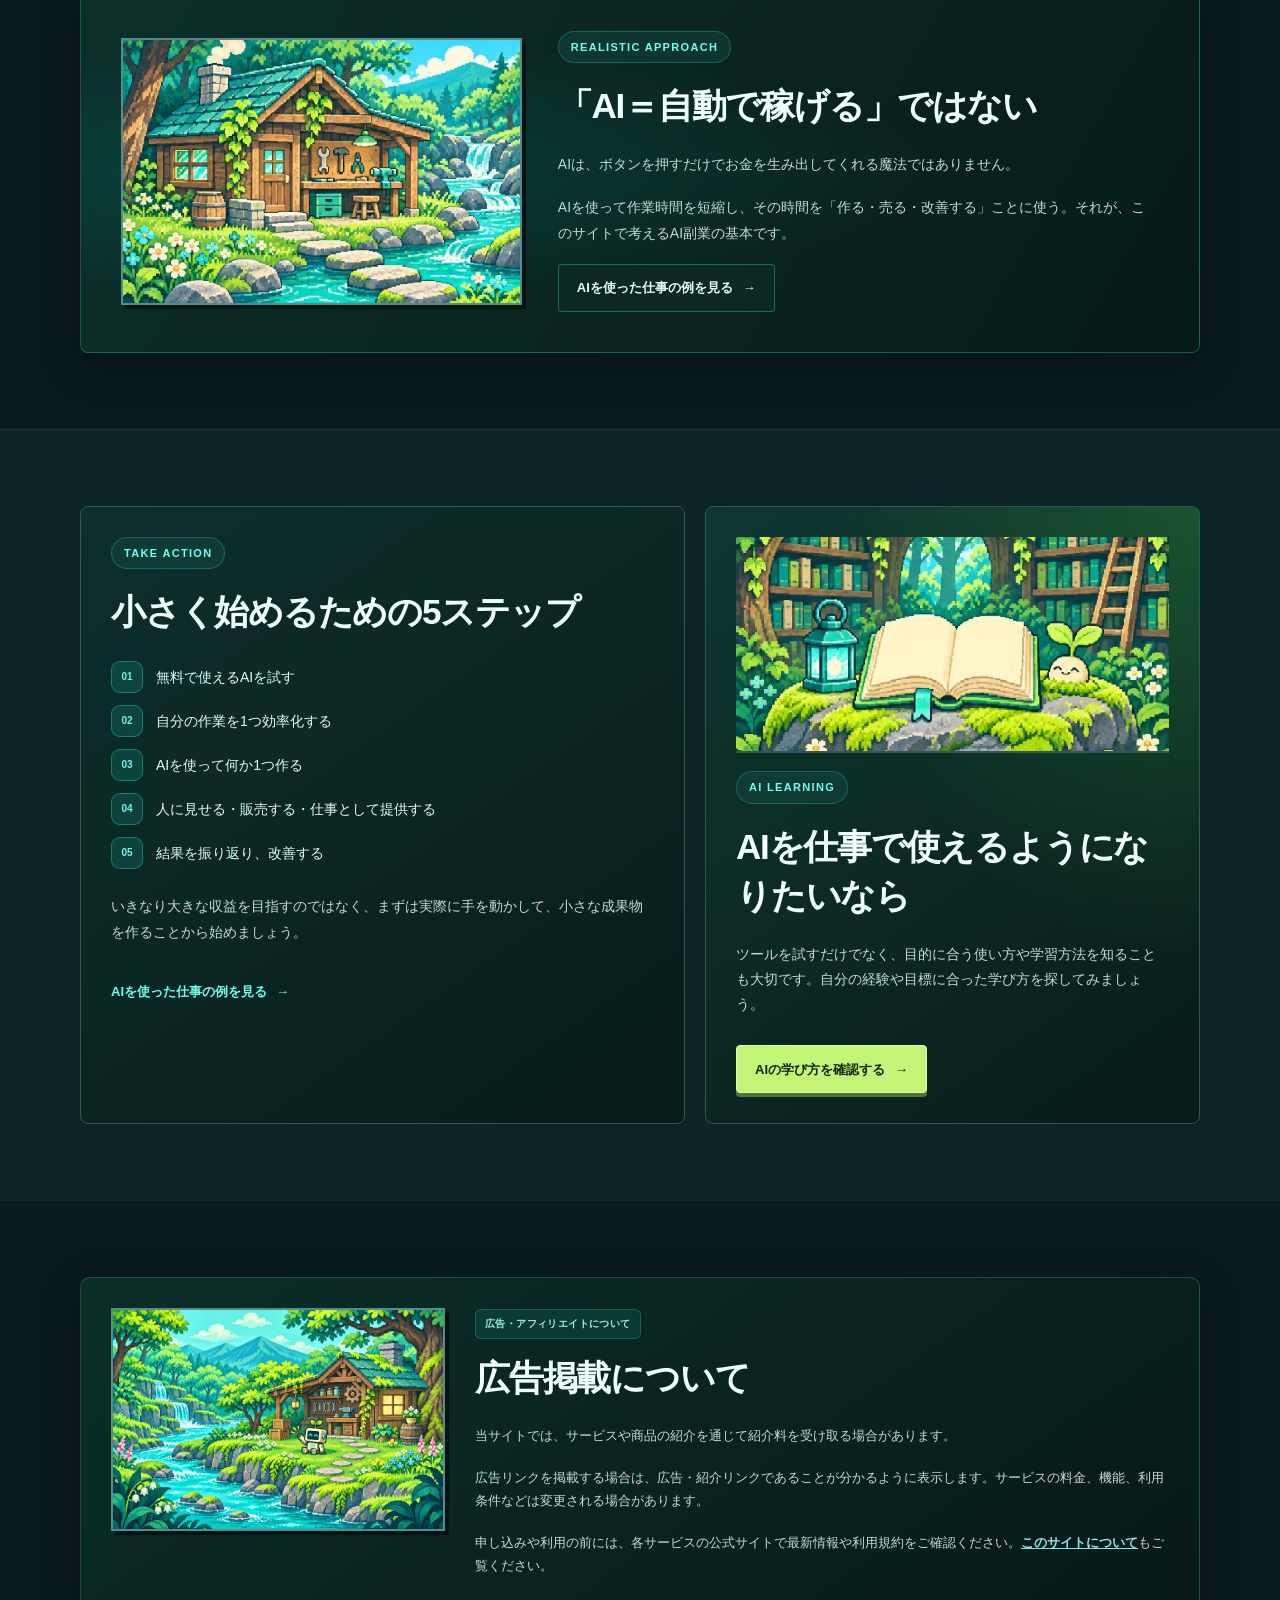
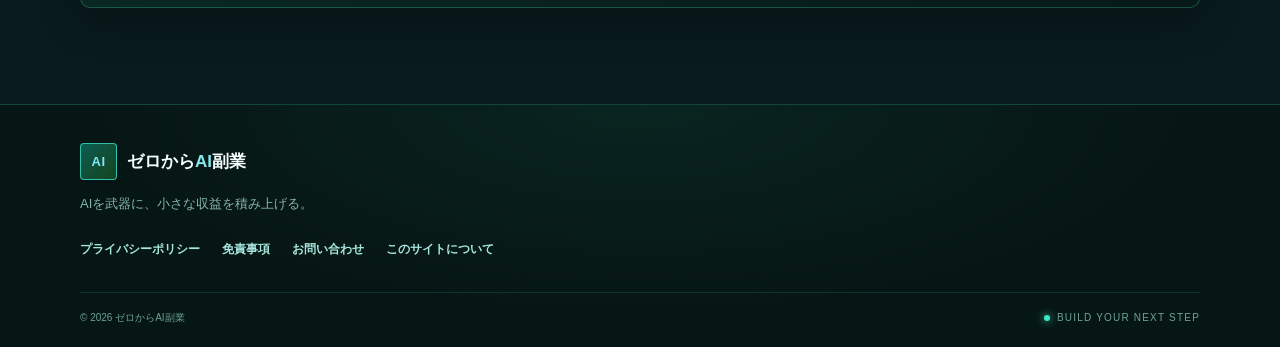
==== commit 6efa41e4: "Redesign Zero AI Side Hustle with pixel landscapes" ====
--- a/index.html
+++ b/index.html
@@ -1,9 +1,9 @@
 <!doctype html>
 <html lang="ja">
-<head>
+<head><meta property="og:site_name" content="ゼロからAI副業">
 <meta charset="utf-8">
 <meta name="viewport" content="width=device-width,initial-scale=1">
-<meta name="theme-color" content="#030817">
+<meta name="theme-color" content="#091b1d">
 <title>ゼロからAI副業｜初心者向けAIツール・仕事・無料素材</title>
 <meta name="description" content="AI副業をこれから始めたい人へ。初心者向けAIツール比較、無料プロンプト、AIを使った仕事の始め方、学習方法を紹介します。">
 <link rel="stylesheet" href="styles.css">
@@ -15,449 +15,9 @@
 gtag('js', new Date());
 gtag('config', 'G-782ZG589TK');
 </script>
-
-<style>
-/* ==================================================
-   HOME HERO — MOVING GRID FLOOR
-   床面グリッドを主役にした背景演出
-   ================================================== */
-
-.home-hero{
-  position:relative;
-  isolation:isolate;
-  overflow:hidden;
-  background:#020612;
-  min-height:700px;
-  min-height:min(900px,100svh);
-}
-
-/* 背景の青い光。文字の読みやすさを優先 */
-.home-hero::before{
-  content:"";
-  position:absolute;
-  inset:0;
-  z-index:0;
-  pointer-events:none;
-  background:
-    radial-gradient(ellipse at 50% 38%,rgba(0,153,255,.20),transparent 48%),
-    radial-gradient(ellipse at 15% 55%,rgba(0,225,255,.10),transparent 42%),
-    linear-gradient(180deg,#020612 0%,#061630 65%,#030817 100%);
-}
-
-/* 背景演出はコンテンツの背後に固定 */
-.home-hero > .future-world{
-  position:absolute;
-  inset:0;
-  z-index:0;
-  overflow:hidden;
-  pointer-events:none;
-  contain:paint;
-}
-
-/* 奥から手前へ流れる遠近グリッド床面 */
-.future-floor{
-  display:block !important;
-  position:absolute;
-  left:-65%;
-  bottom:-30%;
-  width:230%;
-  height:100%;
-  transform:perspective(420px) rotateX(62deg);
-  transform-origin:center bottom;
-  background-image:
-    linear-gradient(rgba(0,220,255,.55) 1px,transparent 1px),
-    linear-gradient(90deg,rgba(0,190,255,.46) 1px,transparent 1px);
-  background-size:52px 38px;
-  background-position:0 0,0 0;
-  -webkit-mask-image:linear-gradient(to bottom,transparent 0%,rgba(0,0,0,.18) 8%,#000 28%,#000 78%,transparent 100%);
-  mask-image:linear-gradient(to bottom,transparent 0%,rgba(0,0,0,.18) 8%,#000 28%,#000 78%,transparent 100%);
-  animation:futureFloorMove 1.8s linear infinite;
-}
-
-/* 床面を流れるシアンのエネルギー */
-.future-floor::before{
-  content:"";
-  position:absolute;
-  inset:0;
-  background:linear-gradient(
-    to bottom,
-    transparent 0%,
-    rgba(0,210,255,.02) 20%,
-    rgba(0,220,255,.48) 48%,
-    rgba(0,140,255,.12) 58%,
-    transparent 76%
-  );
-  background-size:100% 200%;
-  animation:floorEnergy 3s linear infinite;
-}
-
-/* グリッドの上を走る縦方向の光 */
-.future-floor::after{
-  content:"";
-  position:absolute;
-  inset:0;
-  background:repeating-linear-gradient(
-    90deg,
-    transparent 0,
-    transparent 100px,
-    rgba(0,225,255,.3) 101px,
-    rgba(0,225,255,.05) 103px,
-    transparent 106px
-  );
-  animation:floorColumns 4s linear infinite;
-}
-
-/* タイトル背景を邪魔しない控えめな粒子 */
-.future-particles{
-  position:absolute;
-  inset:0;
-  opacity:.55;
-}
-
-.future-particles i{
-  position:absolute;
-  display:block;
-  left:var(--x);
-  top:var(--y);
-  width:var(--s);
-  height:var(--s);
-  border-radius:50%;
-  background:#b8ffff;
-  box-shadow:0 0 6px #00eaff,0 0 15px #00cfff;
-  animation:particleTravel var(--d) ease-in-out infinite alternate;
-  animation-delay:var(--delay);
-}
-
-.future-particles i:nth-child(1){--x:7%;--y:18%;--s:4px;--d:4s;--delay:-1s}
-.future-particles i:nth-child(2){--x:18%;--y:43%;--s:7px;--d:5s;--delay:-3s}
-.future-particles i:nth-child(3){--x:29%;--y:24%;--s:3px;--d:3.7s;--delay:-2s}
-.future-particles i:nth-child(4){--x:38%;--y:70%;--s:5px;--d:4.8s;--delay:-1.5s}
-.future-particles i:nth-child(5){--x:48%;--y:14%;--s:4px;--d:3.5s;--delay:-2.5s}
-.future-particles i:nth-child(6){--x:58%;--y:34%;--s:7px;--d:5.5s;--delay:-4s}
-.future-particles i:nth-child(7){--x:68%;--y:66%;--s:4px;--d:4.2s;--delay:-.8s}
-.future-particles i:nth-child(8){--x:78%;--y:20%;--s:5px;--d:4.5s;--delay:-3.2s}
-.future-particles i:nth-child(9){--x:90%;--y:42%;--s:6px;--d:5.2s;--delay:-2.2s}
-.future-particles i:nth-child(10){--x:95%;--y:78%;--s:3px;--d:3.8s;--delay:-1.2s}
-.future-particles i:nth-child(11){--x:12%;--y:79%;--s:4px;--d:5.4s;--delay:-4.2s}
-.future-particles i:nth-child(12){--x:32%;--y:89%;--s:6px;--d:4.4s;--delay:-2.6s}
-.future-particles i:nth-child(13){--x:54%;--y:84%;--s:3px;--d:3.9s;--delay:-1.8s}
-.future-particles i:nth-child(14){--x:72%;--y:91%;--s:5px;--d:5.6s;--delay:-3.8s}
-.future-particles i:nth-child(15){--x:85%;--y:72%;--s:4px;--d:4.1s;--delay:-2.1s}
-.future-particles i:nth-child(16){--x:43%;--y:43%;--s:3px;--d:3.4s;--delay:-.7s}
-.future-particles i:nth-child(17){--x:23%;--y:59%;--s:4px;--d:4.6s;--delay:-3.4s}
-.future-particles i:nth-child(18){--x:63%;--y:10%;--s:3px;--d:5s;--delay:-1.1s}
-.future-particles i:nth-child(19){--x:4%;--y:58%;--s:5px;--d:4.3s;--delay:-2.8s}
-.future-particles i:nth-child(20){--x:97%;--y:13%;--s:4px;--d:5.1s;--delay:-3.7s}
-.future-particles i:nth-child(21){--x:44%;--y:28%;--s:6px;--d:4.8s;--delay:-1.4s}
-.future-particles i:nth-child(22){--x:81%;--y:54%;--s:3px;--d:3.6s;--delay:-2.4s}
-.future-particles i:nth-child(23){--x:15%;--y:31%;--s:3px;--d:4.9s;--delay:-3.1s}
-.future-particles i:nth-child(24){--x:59%;--y:76%;--s:5px;--d:4.2s;--delay:-.9s}
-
-/* 床面の上を時々走る光。リング状演出は使用しない */
-.future-laser{
-  position:absolute;
-  left:-35%;
-  width:170%;
-  height:2px;
-  opacity:0;
-  background:linear-gradient(
-    90deg,
-    transparent,
-    rgba(0,226,255,.15),
-    #00eaff,
-    #fff,
-    #00bfff,
-    rgba(125,69,255,.55),
-    transparent
-  );
-  box-shadow:0 0 8px #00dfff,0 0 22px rgba(0,190,255,.5);
-  transform:rotate(-13deg);
-  animation:laserSweep 6s linear infinite;
-}
-
-.future-laser.laser-two,
-.future-laser.laser-three{
-  display:none;
-}
-
-/* スキャンラインは薄く */
-.future-scan{
-  position:absolute;
-  inset:-100% 0;
-  opacity:.22;
-  background:linear-gradient(
-    to bottom,
-    transparent 0%,
-    rgba(0,195,255,.02) 43%,
-    rgba(0,230,255,.14) 49%,
-    rgba(255,255,255,.08) 50%,
-    transparent 56%
-  );
-  animation:scanTravel 7s linear infinite;
-}
-
-/* 旧巨大リング・円形エネルギーを背景から除外 */
-.future-reactor,
-.future-energy,
-.future-flash,
-.home-hero > .hero-orb,
-.home-hero > .hero-network,
-.home-hero > .hero-grid{
-  display:none !important;
-}
-
-/* コンテンツを背景より手前に */
-.home-hero > .container{
-  position:relative;
-  z-index:3;
-}
-
-/* 既存のAIビジュアルは残すが、動きを控えめにする */
-.home-hero .visual-ring{
-  animation:reactorSpin 24s linear infinite;
-  box-shadow:0 0 12px rgba(0,205,255,.12);
-}
-
-.home-hero .ring-two{
-  animation-direction:reverse;
-  animation-duration:30s;
-}
-
-.home-hero .visual-orbit{
-  animation:reactorSpin 18s linear infinite;
-}
-
-.home-hero .orbit-two{
-  animation-direction:reverse;
-  animation-duration:24s;
-}
-
-.home-hero .visual-core{
-  animation:corePower 3s ease-in-out infinite alternate;
-}
-
-.home-hero .floating-panel{
-  animation:panelHover 4.5s ease-in-out infinite alternate;
-}
-
-/* ==================================================
-   広告6案件：ホログラム商品パネル
-   ================================================== */
-
-.services-section .service-card{
-  position:relative;
-  isolation:isolate;
-  overflow:hidden;
-  transform:translateZ(0);
-  border:1px solid rgba(0,207,255,.42);
-  background:linear-gradient(
-    135deg,
-    rgba(9,31,62,.96),
-    rgba(6,14,34,.96) 58%,
-    rgba(26,15,66,.93)
-  );
-  box-shadow:
-    inset 0 1px 0 rgba(255,255,255,.06),
-    inset 0 0 32px rgba(0,138,255,.07),
-    0 0 18px rgba(0,142,255,.09);
-  transition:transform .35s ease,border-color .35s ease,box-shadow .35s ease;
-}
-
-.services-section .service-card::before{
-  content:"";
-  position:absolute;
-  z-index:-1;
-  top:-60%;
-  left:-90%;
-  width:55%;
-  height:230%;
-  transform:rotate(25deg);
-  background:linear-gradient(
-    90deg,
-    transparent,
-    rgba(0,217,255,.025),
-    rgba(0,217,255,.23),
-    rgba(255,255,255,.32),
-    rgba(130,85,255,.16),
-    transparent
-  );
-  animation:cardLightSweep 6s ease-in-out infinite;
-  pointer-events:none;
-}
-
-.services-section .service-card::after{
-  content:"";
-  position:absolute;
-  z-index:-1;
-  inset:0;
-  background:
-    repeating-linear-gradient(
-      0deg,
-      transparent 0,
-      transparent 8px,
-      rgba(0,211,255,.035) 9px,
-      transparent 10px
-    ),
-    radial-gradient(ellipse at 100% 0%,rgba(0,209,255,.13),transparent 48%),
-    radial-gradient(ellipse at 0% 100%,rgba(112,60,255,.13),transparent 45%);
-  opacity:.8;
-  pointer-events:none;
-}
-
-.services-section .service-card:nth-child(2)::before{animation-delay:-1s}
-.services-section .service-card:nth-child(3)::before{animation-delay:-2s}
-.services-section .service-card:nth-child(4)::before{animation-delay:-3s}
-.services-section .service-card:nth-child(5)::before{animation-delay:-4s}
-.services-section .service-card:nth-child(6)::before{animation-delay:-5s}
-
-.services-section .service-card:hover{
-  transform:translateY(-6px);
-  border-color:rgba(0,235,255,.95);
-  box-shadow:
-    inset 0 0 30px rgba(0,185,255,.1),
-    0 0 15px rgba(0,213,255,.24),
-    0 0 38px rgba(0,128,255,.17);
-}
-
-.services-section .service-icon{
-  position:relative;
-  z-index:1;
-  border:1px solid rgba(0,226,255,.48);
-  box-shadow:0 0 20px rgba(0,186,255,.14),inset 0 0 16px rgba(0,180,255,.1);
-  animation:iconHologram 3s ease-in-out infinite alternate;
-}
-
-.services-section .service-card:nth-child(even) .service-icon{
-  animation-delay:-1.5s;
-}
-
-.services-section .service-info{
-  position:relative;
-  z-index:1;
-}
-
-.services-section .home-card-label{
-  text-shadow:0 0 12px rgba(0,213,255,.32);
-}
-
-.services-section .card-link{
-  position:relative;
-  z-index:2;
-}
-
-/* アニメーション */
-@keyframes futureFloorMove{
-  from{background-position:0 0,0 0}
-  to{background-position:0 38px,52px 0}
-}
-
-@keyframes floorEnergy{
-  from{background-position:0 -200%}
-  to{background-position:0 200%}
-}
-
-@keyframes floorColumns{
-  from{background-position:0 0}
-  to{background-position:206px 0}
-}
-
-@keyframes laserSweep{
-  0%{top:110%;opacity:0}
-  12%{opacity:.8}
-  44%{opacity:.65}
-  57%{opacity:0}
-  100%{top:-15%;opacity:0}
-}
-
-@keyframes reactorSpin{
-  from{rotate:0deg}
-  to{rotate:360deg}
-}
-
-@keyframes corePower{
-  from{filter:brightness(.85);box-shadow:0 0 24px rgba(0,185,255,.28)}
-  to{filter:brightness(1.2);box-shadow:0 0 35px rgba(0,215,255,.48)}
-}
-
-@keyframes panelHover{
-  from{translate:0 4px}
-  to{translate:0 -8px}
-}
-
-@keyframes particleTravel{
-  0%{translate:-10px 16px;scale:.65;opacity:.2}
-  50%{opacity:.8}
-  100%{translate:14px -20px;scale:1.25;opacity:.7}
-}
-
-@keyframes scanTravel{
-  from{transform:translateY(-10%)}
-  to{transform:translateY(210%)}
-}
-
-@keyframes cardLightSweep{
-  0%,15%{left:-90%;opacity:0}
-  28%{opacity:1}
-  62%{left:150%;opacity:.7}
-  63%,100%{left:150%;opacity:0}
-}
-
-@keyframes iconHologram{
-  from{filter:brightness(.88);box-shadow:0 0 10px rgba(0,186,255,.1)}
-  to{filter:brightness(1.22);box-shadow:0 0 24px rgba(0,205,255,.32)}
-}
-
-/* スマートフォン表示 */
-@media(max-width:700px){
-  .home-hero{
-    min-height:0;
-  }
-
-  .future-floor{
-    left:-90%;
-    bottom:-18%;
-    width:280%;
-    height:78%;
-    transform:perspective(330px) rotateX(60deg);
-    background-size:38px 30px;
-    animation:futureFloorMove 1.6s linear infinite;
-  }
-
-  .future-particles{
-    opacity:.42;
-  }
-
-  .future-reactor,
-  .future-energy,
-  .future-flash,
-  .home-hero > .hero-orb,
-  .home-hero > .hero-network,
-  .home-hero > .hero-grid{
-    display:none !important;
-  }
-
-  .services-section .service-card{
-    box-shadow:inset 0 0 22px rgba(0,138,255,.07),0 0 13px rgba(0,142,255,.08);
-  }
-}
-
-@media(prefers-reduced-motion:reduce){
-  .future-world *,
-  .home-hero .visual-ring,
-  .home-hero .visual-orbit,
-  .home-hero .visual-core,
-  .home-hero .floating-panel,
-  .services-section .service-card::before,
-  .services-section .service-icon{
-    animation:none !important;
-  }
-}
-</style>
 </head>
 
 <body>
-<div class="ambient ambient-one" aria-hidden="true"></div>
-<div class="ambient ambient-two" aria-hidden="true"></div>
 
 <header class="site-header">
   <div class="container nav">
@@ -478,37 +38,9 @@
 
 <main>
 <section class="home-hero">
-
-  <div class="future-world" aria-hidden="true">
-    <div class="future-floor"></div>
-    <div class="future-reactor"></div>
-    <div class="future-reactor reactor-two"></div>
-    <div class="future-energy"></div>
-    <div class="future-flash"></div>
-    <div class="future-laser"></div>
-    <div class="future-laser laser-two"></div>
-    <div class="future-laser laser-three"></div>
-    <div class="future-scan"></div>
-    <div class="future-particles">
-      <i></i><i></i><i></i><i></i><i></i><i></i>
-      <i></i><i></i><i></i><i></i><i></i><i></i>
-      <i></i><i></i><i></i><i></i><i></i><i></i>
-      <i></i><i></i><i></i><i></i><i></i><i></i>
-    </div>
-  </div>
-
-  <div class="hero-grid" aria-hidden="true"></div>
-  <div class="hero-orb orb-a" aria-hidden="true"></div>
-  <div class="hero-orb orb-b" aria-hidden="true"></div>
-  <div class="hero-network" aria-hidden="true">
-    <span class="node node-1"></span><span class="node node-2"></span>
-    <span class="node node-3"></span><span class="node node-4"></span>
-    <span class="node node-5"></span><span class="node node-6"></span>
-  </div>
-
   <div class="container hero-layout">
     <div class="hero-copy">
-      <p class="eyebrow"><span class="eyebrow-pulse"></span> AI × SIDE BUSINESS</p>
+      <p class="eyebrow"><span class="eyebrow-pulse" aria-hidden="true"></span> AI × SIDE BUSINESS</p>
       <h1>AIで、<br><span class="gradient-text">自分の稼ぎを作れ。</span></h1>
       <p class="lead">特別な才能も、大きな資金も必要ない。<br>必要なのは「AIをどう使うか」だけだ。</p>
       <p class="hero-description">AIを使って小さく始められる仕事、実際に使えるAIツール、無料AI素材、AIを学ぶための選択肢を紹介します。</p>
@@ -523,51 +55,34 @@
       </div>
     </div>
 
-    <div class="hero-visual" aria-label="AIとデジタルネットワークを表現した装飾">
-      <div class="visual-ring ring-one"></div>
-      <div class="visual-ring ring-two"></div>
-      <div class="visual-core"><span>AI</span></div>
-      <div class="visual-orbit orbit-one"><span class="orbit-dot"></span></div>
-      <div class="visual-orbit orbit-two"><span class="orbit-dot"></span></div>
-      <div class="floating-panel panel-chat">
-        <span class="panel-icon">✳</span><span><b>AI TOOLS</b><small>文章・アイデア・分析</small></span>
-      </div>
-      <div class="floating-panel panel-image">
-        <span class="panel-icon">▧</span><span><b>AI CREATION</b><small>画像・動画・デザイン</small></span>
-      </div>
-      <div class="floating-panel panel-work">
-        <span class="panel-icon">⌘</span><span><b>AI WORKFLOW</b><small>作業を効率化する</small></span>
-      </div>
-      <div class="visual-caption"><span class="caption-line"></span> CREATE · TEST · IMPROVE</div>
-    </div>
-  </div>
-  <div class="hero-bottom-line" aria-hidden="true"></div>
+    <img class="hero-landscape" src="pixel-riverside.webp" width="900" height="600" alt="">
+  </div>
 </section>
 
 <section class="section start-section">
   <div class="container">
     <div class="section-heading">
-      <div><p class="eyebrow">START HERE / 01</p><h2>初めての方は、ここから</h2></div>
+      <div><h2>初めての方は、ここから</h2></div>
       <p class="section-intro">何から始めればいいか分からない人向けに、次の行動を4つに整理しました。気になるところから読み進めてください。</p>
     </div>
     <div class="cards start-cards">
       <article class="card feature-card">
-        <div class="card-topline"><span class="step-number">01</span><span class="card-symbol" aria-hidden="true">⌘</span></div>
+        <span class="pixel-icon icon-monitor" aria-hidden="true"></span>
         <h3>まずAIを使ってみる</h3><p>文章・画像・動画など、目的に合うAIツールを探します。</p>
         <a class="card-link" href="tools.html">AIツールを比較する <span>→</span></a>
       </article>
       <article class="card feature-card">
-        <div class="card-topline"><span class="step-number">02</span><span class="card-symbol" aria-hidden="true">↗</span></div>
+        <span class="pixel-icon icon-cabin" aria-hidden="true"></span>
         <h3>AIでできる仕事を知る</h3><p>どんな仕事に活用できるか、必要な作業や始め方を確認します。</p>
         <a class="card-link" href="services.html">仕事の例を見る <span>→</span></a>
       </article>
       <article class="card feature-card">
-        <div class="card-topline"><span class="step-number">03</span><span class="card-symbol" aria-hidden="true">▧</span></div>
+        <span class="pixel-icon icon-chest" aria-hidden="true"></span>
         <h3>無料素材で試す</h3><p>プロンプトやチェックリストを使って、実際にAIを動かしてみます。</p>
         <a class="card-link" href="products.html">無料素材を使う <span>→</span></a>
       </article>
       <article class="card feature-card">
-        <div class="card-topline"><span class="step-number">04</span><span class="card-symbol" aria-hidden="true">⌁</span></div>
+        <span class="pixel-icon icon-book" aria-hidden="true"></span>
         <h3>必要な知識を学ぶ</h3><p>AIを仕事で使うための学び方や、学習サービスを確認します。</p>
         <a class="card-link" href="ai-learning.html">学び方を確認する <span>→</span></a>
       </article>
@@ -578,20 +93,20 @@
 <section class="section featured-section">
   <div class="container">
     <div class="section-heading">
-      <div><p class="eyebrow">PICK UP / 02</p><h2>目的から記事を探す</h2></div>
+      <div><h2>目的から記事を探す</h2></div>
       <p class="section-intro">カテゴリー一覧だけでなく、目的に合うページへ直接進めるようにしました。</p>
     </div>
     <div class="cards article-cards">
       <article class="card article-card">
-        <div class="article-art art-tools" aria-hidden="true"><span class="art-orbit"></span><span class="art-window">AI<br><b>TOOLS</b></span><span class="art-chip">COMPARE</span></div>
+        <img class="article-illustration" src="pixel-tools.webp" width="480" height="320" loading="lazy" decoding="async" alt="">
         <div class="article-content"><span class="home-card-label">AI TOOL GUIDE</span><h3>どのAIツールを使えばいい？</h3><p>ChatGPT、Claude、Geminiなど、作業の目的に合うツールを探したい人向け。</p><a class="card-link" href="tools.html">AIツールの比較を見る <span>→</span></a></div>
       </article>
       <article class="card article-card">
-        <div class="article-art art-free" aria-hidden="true"><span class="art-cube">✳</span><span class="art-sheet"></span><span class="art-chip">FREE MATERIALS</span></div>
+        <img class="article-illustration" src="pixel-free.webp" width="480" height="320" loading="lazy" decoding="async" alt="">
         <div class="article-content"><span class="home-card-label">FREE MATERIALS</span><h3>すぐ使える無料AI素材</h3><p>アイデア整理や作業の効率化に使えるプロンプト、チェックリストを探せます。</p><a class="card-link" href="products.html">無料素材を見る <span>→</span></a></div>
       </article>
       <article class="card article-card">
-        <div class="article-art art-work" aria-hidden="true"><span class="art-screen"><i></i><i></i><i></i><b>WORKFLOW</b></span><span class="art-glow"></span><span class="art-chip">WORK IDEAS</span></div>
+        <img class="article-illustration" src="pixel-work.webp" width="480" height="320" loading="lazy" decoding="async" alt="">
         <div class="article-content"><span class="home-card-label">WORK IDEAS</span><h3>AIを使ってできる仕事</h3><p>文章、画像、動画、SNSなど、AIを活用した仕事の例と始め方を確認できます。</p><a class="card-link" href="services.html">仕事の例を確認する <span>→</span></a></div>
       </article>
     </div>
@@ -601,13 +116,13 @@
 <section class="section services-section">
   <div class="container">
     <div class="section-heading">
-      <div><p class="eyebrow">SERVICE GUIDES / 03</p><h2>気になるサービスを詳しく調べる</h2></div>
+      <div><h2>気になるサービスを詳しく調べる</h2></div>
       <p class="section-intro">特徴だけでなく、料金・利用条件・注意点も確認しましょう。各ページで詳しい情報を確認できます。</p>
     </div>
 
     <div class="cards service-cards">
       <article class="card service-card">
-        <div class="service-icon icon-image" aria-hidden="true">✧</div>
+        <span class="pixel-icon icon-picture" aria-hidden="true"></span>
         <div class="service-info">
           <span class="home-card-label">AI IMAGE</span>
           <h3>Aiarty Image Enhancer</h3>
@@ -617,7 +132,7 @@
       </article>
 
       <article class="card service-card">
-        <div class="service-icon icon-writing" aria-hidden="true">⌁</div>
+        <span class="pixel-icon icon-book" aria-hidden="true"></span>
         <div class="service-info">
           <span class="home-card-label">AI WRITING</span>
           <h3>Value AI Writer</h3>
@@ -627,7 +142,7 @@
       </article>
 
       <article class="card service-card">
-        <div class="service-icon icon-vpn" aria-hidden="true">◇</div>
+        <span class="pixel-icon icon-shield" aria-hidden="true"></span>
         <div class="service-info">
           <span class="home-card-label">VPN GUIDE</span>
           <h3>ExpressVPNの特徴と注意点</h3>
@@ -637,7 +152,7 @@
       </article>
 
       <article class="card service-card">
-        <div class="service-icon icon-writing" aria-hidden="true">✎</div>
+        <span class="pixel-icon icon-book" aria-hidden="true"></span>
         <div class="service-info">
           <span class="home-card-label">WRITING SUPPORT</span>
           <h3>文賢</h3>
@@ -647,7 +162,7 @@
       </article>
 
       <article class="card service-card">
-        <div class="service-icon icon-image" aria-hidden="true">▧</div>
+        <span class="pixel-icon icon-picture" aria-hidden="true"></span>
         <div class="service-info">
           <span class="home-card-label">AI IMAGE GENERATION</span>
           <h3>ConoHa AI Canvas</h3>
@@ -657,7 +172,7 @@
       </article>
 
       <article class="card service-card">
-        <div class="service-icon icon-writing" aria-hidden="true">⌘</div>
+        <span class="pixel-icon icon-book" aria-hidden="true"></span>
         <div class="service-info">
           <span class="home-card-label">AI LEARNING</span>
           <h3>DMM 生成AI CAMP 学び放題</h3>
@@ -673,7 +188,7 @@
 <section class="section principle-section">
   <div class="container">
     <div class="principle-panel">
-      <div class="principle-visual" aria-hidden="true"><div class="brain-orbit"></div><div class="brain-core">AI</div><span class="brain-node n1"></span><span class="brain-node n2"></span><span class="brain-node n3"></span></div>
+      <img class="panel-illustration" src="pixel-work.webp" width="480" height="320" loading="lazy" decoding="async" alt="">
       <div class="principle-copy">
         <p class="eyebrow">REALISTIC APPROACH</p>
         <h2>「AI＝自動で稼げる」ではない</h2>
@@ -701,7 +216,7 @@
       <a class="card-link" href="services.html">AIを使った仕事の例を見る <span>→</span></a>
     </div>
     <div class="learning-panel">
-      <div class="learning-symbol" aria-hidden="true">⌁</div>
+      <img class="learning-illustration" src="pixel-book.webp" width="480" height="320" loading="lazy" decoding="async" alt="">
       <p class="eyebrow">AI LEARNING</p>
       <h2>AIを仕事で使えるようになりたいなら</h2>
       <p>ツールを試すだけでなく、目的に合う使い方や学習方法を知ることも大切です。自分の経験や目標に合った学び方を探してみましょう。</p>
@@ -713,7 +228,7 @@
 <section class="section about-section">
   <div class="container">
     <div class="ad-box">
-      <div class="ad-city" aria-hidden="true"><span></span><span></span><span></span><span></span><span></span><span></span></div>
+      <img class="panel-illustration" src="pixel-riverside.webp" width="900" height="600" loading="lazy" decoding="async" alt="">
       <div class="ad-content">
         <span class="ad-label">広告・アフィリエイトについて</span>
         <h2>広告掲載について</h2>
--- a/styles.css
+++ b/styles.css
@@ -1,32 +1,32 @@
 
 /* =========================================================
    ゼロからAI副業
-   FUTURISTIC AI DESIGN
+   PIXEL LANDSCAPE THEME
    Global Stylesheet
    ========================================================= */
 
 :root {
   color-scheme: dark;
-  --bg: #050916;
-  --bg-deep: #030610;
-  --surface: rgba(8, 19, 39, 0.88);
-  --surface-soft: rgba(12, 31, 57, 0.78);
-  --text: #edf6ff;
-  --text-light: #a9bed6;
-  --muted: #7d94af;
-  --navy: #081329;
-  --blue: #168cff;
-  --blue-dark: #0870db;
-  --blue-soft: rgba(22, 140, 255, 0.12);
-  --cyan: #42e5ff;
-  --cyan-soft: rgba(66, 229, 255, 0.12);
-  --purple: #9065ff;
+  --bg: #061614;
+  --bg-deep: #061614;
+  --surface: rgba(10, 37, 33, 0.88);
+  --surface-soft: rgba(14, 55, 49, 0.78);
+  --text: #edfffd;
+  --text-light: #a9d6cd;
+  --muted: #7dafa4;
+  --navy: #0a2722;
+  --blue: #16ffe3;
+  --blue-dark: #07c5ae;
+  --blue-soft: rgba(22, 255, 227, 0.12);
+  --cyan: #42ffe8;
+  --cyan-soft: rgba(66, 255, 232, 0.12);
+  --purple: #71ff65;
   --green: #3ce8c1;
   --orange: #ffb65c;
-  --border: rgba(87, 160, 224, 0.2);
-  --border-bright: rgba(66, 229, 255, 0.42);
+  --border: rgba(87, 224, 208, 0.2);
+  --border-bright: rgba(66, 255, 232, 0.42);
   --shadow: 0 12px 40px rgba(0, 0, 0, 0.28);
-  --shadow-hover: 0 18px 50px rgba(0, 100, 255, 0.16);
+  --shadow-hover: 0 18px 50px rgba(0, 204, 180, 0.16);
   --radius: 18px;
   --container: 1120px;
 }
@@ -50,9 +50,8 @@
   margin: 0;
   padding: 0;
   overflow-x: hidden;
-  background:
-    radial-gradient(ellipse at 50% 0%, rgba(13, 76, 145, 0.18), transparent 48%),
-    linear-gradient(180deg, #050916 0%, #071124 48%, #040813 100%);
+  overflow-wrap: anywhere;
+  background: var(--bg);
   color: var(--text);
   font-family:
     -apple-system,
@@ -68,33 +67,6 @@
   font-size: 16px;
 }
 
-body::before {
-  position: fixed;
-  z-index: -2;
-  inset: 0;
-  content: "";
-  pointer-events: none;
-  background-image:
-    radial-gradient(circle, rgba(91, 202, 255, 0.5) 1px, transparent 1.8px),
-    radial-gradient(circle, rgba(80, 127, 255, 0.32) 1px, transparent 2px);
-  background-size: 91px 103px, 147px 131px;
-  background-position: 5px 12px, 45px 63px;
-  opacity: 0.2;
-  animation: star-drift 35s linear infinite;
-}
-
-body::after {
-  position: fixed;
-  z-index: -1;
-  inset: 0;
-  content: "";
-  pointer-events: none;
-  background:
-    linear-gradient(115deg, transparent 0%, rgba(22, 140, 255, 0.025) 45%, transparent 70%),
-    radial-gradient(ellipse at 10% 25%, rgba(24, 116, 255, 0.06), transparent 35%),
-    radial-gradient(ellipse at 90% 60%, rgba(0, 224, 255, 0.045), transparent 35%);
-}
-
 img {
   display: block;
   max-width: 100%;
@@ -109,7 +81,7 @@
 }
 
 a:hover {
-  color: #b2f6ff;
+  color: #b2fff6;
 }
 
 button,
@@ -130,33 +102,8 @@
 }
 
 ::selection {
-  background: rgba(38, 177, 255, 0.4);
+  background: rgba(38, 255, 229, 0.4);
   color: #fff;
-}
-
-.ambient {
-  position: fixed;
-  z-index: -1;
-  width: 360px;
-  height: 360px;
-  border-radius: 50%;
-  filter: blur(100px);
-  pointer-events: none;
-  opacity: 0.11;
-}
-
-.ambient-one {
-  top: 12%;
-  left: -230px;
-  background: #087cff;
-  animation: ambient-float 18s ease-in-out infinite alternate;
-}
-
-.ambient-two {
-  right: -250px;
-  top: 55%;
-  background: #754dff;
-  animation: ambient-float 23s ease-in-out infinite alternate-reverse;
 }
 
 /* =========================================================
@@ -168,8 +115,8 @@
   position: sticky;
   top: 0;
   z-index: 100;
-  background: rgba(4, 10, 23, 0.88);
-  border-bottom: 1px solid rgba(66, 229, 255, 0.17);
+  background: rgba(6, 22, 20, 0.88);
+  border-bottom: 1px solid rgba(66, 255, 232, 0.17);
   backdrop-filter: blur(18px);
   -webkit-backdrop-filter: blur(18px);
 }
@@ -186,7 +133,7 @@
   display: inline-flex;
   align-items: center;
   gap: 10px;
-  color: #f4faff;
+  color: #f4fffe;
   font-size: 17px;
   font-weight: 850;
   white-space: nowrap;
@@ -204,11 +151,11 @@
   justify-content: center;
   width: 37px;
   height: 37px;
-  border: 1px solid rgba(66, 229, 255, 0.65);
+  border: 1px solid rgba(66, 255, 232, 0.65);
   border-radius: 11px;
-  background: linear-gradient(135deg, rgba(22, 140, 255, 0.3), rgba(126, 76, 255, 0.2));
+  background: linear-gradient(135deg, rgba(22, 255, 227, 0.3), rgba(90, 255, 76, 0.2));
   color: var(--cyan);
-  box-shadow: 0 0 22px rgba(22, 140, 255, 0.2);
+  box-shadow: 0 0 22px rgba(22, 255, 227, 0.2);
   font-size: 13px;
   letter-spacing: 0.04em;
 }
@@ -232,7 +179,7 @@
 
 .navlinks a {
   position: relative;
-  color: #b4c6dc;
+  color: #b4dcd4;
   font-size: 12px;
   font-weight: 700;
   text-decoration: none;
@@ -265,16 +212,16 @@
   gap: 10px;
   flex-shrink: 0;
   padding: 9px 13px;
-  border: 1px solid rgba(66, 229, 255, 0.42);
+  border: 1px solid rgba(66, 255, 232, 0.42);
   border-radius: 9px;
-  background: rgba(14, 80, 139, 0.2);
-  color: #eafaff;
+  background: rgba(14, 139, 124, 0.2);
+  color: #eafffc;
   font-size: 12px;
   font-weight: 800;
 }
 
 .header-cta:hover {
-  background: rgba(22, 140, 255, 0.22);
+  background: rgba(22, 255, 227, 0.22);
   color: #fff;
   text-decoration: none;
 }
@@ -289,10 +236,10 @@
   gap: 9px;
   margin: 0 0 15px;
   padding: 6px 11px;
-  border: 1px solid rgba(66, 229, 255, 0.22);
+  border: 1px solid rgba(66, 255, 232, 0.22);
   border-radius: 999px;
-  background: rgba(13, 51, 88, 0.4);
-  color: #70eaff;
+  background: rgba(21, 80, 71, 0.4);
+  color: #70ffee;
   font-size: 11px;
   font-weight: 850;
   letter-spacing: 0.12em;
@@ -313,12 +260,12 @@
 }
 
 .section + .section {
-  border-top: 1px solid rgba(74, 144, 209, 0.1);
+  border-top: 1px solid rgba(74, 209, 193, 0.1);
 }
 
 .section h2 {
   margin: 0 0 22px;
-  color: #f0f7ff;
+  color: #f0fffd;
   font-size: clamp(25px, 4vw, 35px);
   line-height: 1.4;
   letter-spacing: -0.035em;
@@ -326,7 +273,7 @@
 
 .section h3 {
   margin: 0 0 10px;
-  color: #f0f7ff;
+  color: #f0fffd;
   font-size: 19px;
   line-height: 1.55;
 }
@@ -368,115 +315,6 @@
    Home Hero
    ========================================================= */
 
-.home-hero {
-  position: relative;
-  isolation: isolate;
-  overflow: hidden;
-  padding: 82px 0 74px;
-  border-bottom: 1px solid rgba(66, 229, 255, 0.25);
-  background:
-    radial-gradient(ellipse at 77% 48%, rgba(0, 174, 255, 0.19), transparent 33%),
-    radial-gradient(ellipse at 65% 90%, rgba(80, 65, 255, 0.14), transparent 38%),
-    linear-gradient(120deg, #040916 0%, #07152d 45%, #071b35 72%, #061329 100%);
-}
-
-.home-hero::before {
-  position: absolute;
-  z-index: -1;
-  inset: 0;
-  content: "";
-  pointer-events: none;
-  background:
-    repeating-linear-gradient(0deg, transparent 0, transparent 47px, rgba(52, 154, 255, 0.07) 48px),
-    repeating-linear-gradient(90deg, transparent 0, transparent 47px, rgba(52, 154, 255, 0.07) 48px);
-  mask-image: linear-gradient(90deg, transparent, #000 45%, #000 90%, transparent);
-  animation: grid-shift 25s linear infinite;
-}
-
-.home-hero::after {
-  position: absolute;
-  z-index: -1;
-  top: 0;
-  right: -20%;
-  width: 85%;
-  height: 100%;
-  content: "";
-  pointer-events: none;
-  background: linear-gradient(130deg, transparent 30%, rgba(20, 150, 255, 0.08) 48%, transparent 53%);
-  transform: skewX(-12deg);
-  animation: light-sweep 12s ease-in-out infinite;
-}
-
-.hero-grid {
-  position: absolute;
-  z-index: -1;
-  right: -8%;
-  bottom: -58%;
-  width: 78%;
-  height: 100%;
-  border-top: 1px solid rgba(53, 204, 255, 0.35);
-  background:
-    repeating-linear-gradient(90deg, transparent 0, transparent 48px, rgba(35, 173, 255, 0.2) 49px),
-    repeating-linear-gradient(0deg, transparent 0, transparent 31px, rgba(35, 173, 255, 0.18) 32px);
-  transform: perspective(280px) rotateX(58deg);
-  transform-origin: center top;
-  mask-image: linear-gradient(to bottom, #000, transparent 80%);
-  animation: grid-shift 20s linear infinite;
-}
-
-.hero-orb {
-  position: absolute;
-  z-index: -1;
-  border: 1px solid rgba(66, 229, 255, 0.25);
-  border-radius: 50%;
-  pointer-events: none;
-}
-
-.orb-a {
-  top: 8%;
-  right: 13%;
-  width: 360px;
-  height: 360px;
-  box-shadow:
-    0 0 60px rgba(0, 137, 255, 0.1),
-    inset 0 0 60px rgba(0, 137, 255, 0.06);
-  animation: orbit-rotate 35s linear infinite;
-}
-
-.orb-b {
-  top: 18%;
-  right: 18%;
-  width: 250px;
-  height: 250px;
-  border-color: rgba(144, 101, 255, 0.28);
-  animation: orbit-rotate 24s linear infinite reverse;
-}
-
-.hero-network {
-  position: absolute;
-  z-index: -1;
-  inset: 0;
-  overflow: hidden;
-  pointer-events: none;
-}
-
-.node {
-  position: absolute;
-  width: 5px;
-  height: 5px;
-  border-radius: 50%;
-  background: #65efff;
-  box-shadow: 0 0 16px 4px rgba(66, 229, 255, 0.4);
-  animation: pulse-glow 3s ease-in-out infinite;
-}
-
-.node-1 { top: 22%; right: 32%; }
-.node-2 { top: 37%; right: 12%; animation-delay: -1s; }
-.node-3 { top: 68%; right: 30%; animation-delay: -2s; }
-.node-4 { top: 15%; right: 45%; animation-delay: -1.5s; }
-.node-5 { top: 76%; right: 13%; animation-delay: -.5s; }
-.node-6 { top: 49%; right: 41%; animation-delay: -2.5s; }
-
 .hero-layout {
   display: grid;
   grid-template-columns: minmax(0, 1.08fr) minmax(320px, 0.92fr);
@@ -496,12 +334,12 @@
 .home-hero h1 {
   max-width: 690px;
   margin: 0 0 24px;
-  color: #f4f9ff;
+  color: #f4fffe;
   font-size: clamp(39px, 5.5vw, 66px);
   font-weight: 900;
   line-height: 1.24;
   letter-spacing: -0.055em;
-  text-shadow: 0 0 40px rgba(31, 143, 255, 0.12);
+  text-shadow: 0 0 40px rgba(31, 255, 228, 0.12);
 }
 
 .gradient-text {
@@ -513,7 +351,7 @@
 
 .home-hero .lead {
   margin: 0 0 19px;
-  color: #e3f2ff;
+  color: #e3fffc;
   font-size: clamp(17px, 2vw, 21px);
   font-weight: 750;
   line-height: 1.8;
@@ -521,7 +359,7 @@
 
 .hero-description {
   max-width: 590px;
-  color: #a8bdd6;
+  color: #a8d6cc;
   font-size: 14px;
   line-height: 2;
 }
@@ -541,7 +379,7 @@
   gap: 10px;
   min-height: 48px;
   padding: 12px 18px;
-  border: 1px solid rgba(66, 229, 255, 0.3);
+  border: 1px solid rgba(66, 255, 232, 0.3);
   border-radius: 11px;
   font-size: 13px;
   font-weight: 850;
@@ -560,23 +398,23 @@
 
 .hero-button.primary {
   border-color: transparent;
-  background: linear-gradient(105deg, #087bff, #08bce8);
-  color: #fff;
-  box-shadow: 0 8px 28px rgba(0, 137, 255, 0.24);
+  background: var(--cyan);
+  color: #10282c;
+  box-shadow: 0 8px 28px rgba(0, 204, 180, 0.24);
 }
 
 .hero-button.primary:hover {
   color: #fff;
-  box-shadow: 0 10px 35px rgba(0, 173, 255, 0.4);
+  box-shadow: 0 10px 35px rgba(0, 204, 180, 0.4);
 }
 
 .hero-button.secondary {
-  background: rgba(8, 25, 48, 0.68);
-  color: #e6f7ff;
+  background: rgba(12, 44, 39, 0.68);
+  color: #e6fffc;
 }
 
 .hero-button.secondary:hover {
-  background: rgba(24, 82, 133, 0.5);
+  background: rgba(24, 133, 120, 0.5);
   color: #fff;
 }
 
@@ -589,7 +427,7 @@
   flex-wrap: wrap;
   gap: 10px 19px;
   margin-top: 27px;
-  color: #a8bdd6;
+  color: #a8d6cc;
   font-size: 12px;
 }
 
@@ -603,186 +441,6 @@
   color: var(--cyan);
   font-style: normal;
   font-weight: 900;
-}
-
-.hero-visual {
-  position: relative;
-  display: grid;
-  min-height: 420px;
-  place-items: center;
-  perspective: 900px;
-}
-
-.visual-ring {
-  position: absolute;
-  width: 290px;
-  height: 290px;
-  border: 1px solid rgba(66, 229, 255, 0.28);
-  border-radius: 50%;
-  box-shadow:
-    0 0 30px rgba(22, 140, 255, 0.08),
-    inset 0 0 30px rgba(22, 140, 255, 0.06);
-}
-
-.ring-one {
-  transform: rotateX(62deg) rotateZ(-20deg);
-  animation: orbit-rotate 18s linear infinite;
-}
-
-.ring-two {
-  width: 235px;
-  height: 235px;
-  border-color: rgba(144, 101, 255, 0.4);
-  transform: rotateY(65deg) rotateZ(35deg);
-  animation: orbit-rotate 15s linear infinite reverse;
-}
-
-.visual-core {
-  position: relative;
-  z-index: 2;
-  display: grid;
-  width: 132px;
-  height: 132px;
-  place-items: center;
-  border: 1px solid rgba(119, 237, 255, 0.8);
-  border-radius: 34px;
-  background:
-    radial-gradient(circle at 30% 25%, rgba(96, 226, 255, 0.36), transparent 48%),
-    linear-gradient(145deg, rgba(13, 63, 113, 0.94), rgba(7, 15, 43, 0.98));
-  box-shadow:
-    0 0 35px rgba(0, 171, 255, 0.3),
-    0 0 100px rgba(0, 112, 255, 0.16),
-    inset 0 0 35px rgba(66, 229, 255, 0.1);
-  transform: rotate(-8deg);
-  animation: core-float 5s ease-in-out infinite;
-}
-
-.visual-core span {
-  color: #e8fcff;
-  font-size: 51px;
-  font-weight: 950;
-  letter-spacing: -0.08em;
-  text-shadow: 0 0 24px rgba(66, 229, 255, 0.8);
-  transform: rotate(8deg);
-}
-
-.visual-orbit {
-  position: absolute;
-  width: 345px;
-  height: 130px;
-  border: 1px solid rgba(48, 178, 255, 0.4);
-  border-radius: 50%;
-  transform: rotate(-28deg);
-}
-
-.orbit-two {
-  width: 340px;
-  height: 180px;
-  border-color: rgba(145, 103, 255, 0.38);
-  transform: rotate(45deg);
-}
-
-.orbit-dot {
-  position: absolute;
-  top: 5px;
-  left: 22%;
-  width: 9px;
-  height: 9px;
-  border-radius: 50%;
-  background: #b4f7ff;
-  box-shadow: 0 0 20px 5px rgba(66, 229, 255, 0.45);
-}
-
-.floating-panel {
-  position: absolute;
-  z-index: 3;
-  display: flex;
-  align-items: center;
-  gap: 10px;
-  padding: 12px 14px;
-  border: 1px solid rgba(91, 185, 255, 0.35);
-  border-radius: 13px;
-  background: linear-gradient(135deg, rgba(7, 25, 49, 0.94), rgba(9, 28, 54, 0.78));
-  box-shadow: 0 12px 35px rgba(0, 0, 0, 0.28), inset 0 1px rgba(255, 255, 255, 0.04);
-  backdrop-filter: blur(12px);
-  -webkit-backdrop-filter: blur(12px);
-  animation: panel-float 6s ease-in-out infinite;
-}
-
-.floating-panel b,
-.floating-panel small {
-  display: block;
-}
-
-.floating-panel b {
-  color: #e9f8ff;
-  font-size: 10px;
-  letter-spacing: 0.07em;
-}
-
-.floating-panel small {
-  margin-top: 2px;
-  color: #91b1d0;
-  font-size: 10px;
-}
-
-.panel-icon {
-  display: grid;
-  width: 32px;
-  height: 32px;
-  flex-shrink: 0;
-  place-items: center;
-  border: 1px solid rgba(66, 229, 255, 0.35);
-  border-radius: 9px;
-  background: rgba(22, 140, 255, 0.14);
-  color: var(--cyan);
-  font-size: 18px;
-}
-
-.panel-chat {
-  top: 10%;
-  left: 0;
-}
-
-.panel-image {
-  top: 43%;
-  right: -2%;
-  animation-delay: -2s;
-}
-
-.panel-work {
-  bottom: 11%;
-  left: 3%;
-  animation-delay: -4s;
-}
-
-.visual-caption {
-  position: absolute;
-  right: 5%;
-  bottom: 1%;
-  display: flex;
-  align-items: center;
-  gap: 8px;
-  color: #7ea6ce;
-  font-size: 9px;
-  letter-spacing: 0.16em;
-}
-
-.caption-line {
-  width: 22px;
-  height: 1px;
-  background: var(--cyan);
-  box-shadow: 0 0 8px var(--cyan);
-}
-
-.hero-bottom-line {
-  position: absolute;
-  right: 0;
-  bottom: 0;
-  left: 0;
-  height: 1px;
-  background: linear-gradient(90deg, transparent, #138dff, #42e5ff, #9065ff, transparent);
-  box-shadow: 0 0 16px rgba(66, 229, 255, 0.35);
 }
 
 /* =========================================================
@@ -802,7 +460,7 @@
   border: 1px solid var(--border);
   border-radius: var(--radius);
   background:
-    linear-gradient(145deg, rgba(12, 29, 53, 0.92), rgba(5, 14, 30, 0.94));
+    linear-gradient(145deg, rgba(14, 51, 46, 0.92), rgba(7, 28, 25, 0.94));
   box-shadow: var(--shadow);
   transition:
     border-color 0.25s ease,
@@ -817,13 +475,13 @@
   width: 45%;
   height: 1px;
   content: "";
-  background: linear-gradient(90deg, transparent, rgba(66, 229, 255, 0.7), transparent);
+  background: linear-gradient(90deg, transparent, rgba(66, 255, 232, 0.7), transparent);
   opacity: 0.7;
 }
 
 .card:hover {
   border-color: var(--border-bright);
-  box-shadow: var(--shadow-hover), inset 0 0 25px rgba(22, 140, 255, 0.035);
+  box-shadow: var(--shadow-hover), inset 0 0 25px rgba(22, 255, 227, 0.035);
   transform: translateY(-3px);
 }
 
@@ -854,13 +512,13 @@
   justify-content: center;
   width: 43px;
   height: 43px;
-  border: 1px solid rgba(66, 229, 255, 0.48);
+  border: 1px solid rgba(66, 255, 232, 0.48);
   border-radius: 13px;
-  background: linear-gradient(145deg, rgba(22, 140, 255, 0.23), rgba(144, 101, 255, 0.12));
-  color: #9cefff;
+  background: linear-gradient(145deg, rgba(22, 255, 227, 0.23), rgba(113, 255, 101, 0.12));
+  color: #9cfff3;
   font-size: 14px;
   font-weight: 900;
-  box-shadow: inset 0 0 15px rgba(66, 229, 255, 0.05);
+  box-shadow: inset 0 0 15px rgba(66, 255, 232, 0.05);
 }
 
 .card-symbol {
@@ -868,9 +526,9 @@
   width: 43px;
   height: 43px;
   place-items: center;
-  border: 1px solid rgba(87, 160, 224, 0.19);
+  border: 1px solid rgba(87, 224, 208, 0.19);
   border-radius: 12px;
-  background: rgba(14, 54, 89, 0.35);
+  background: rgba(22, 81, 72, 0.35);
   color: var(--cyan);
   font-size: 22px;
 }
@@ -880,7 +538,7 @@
   align-items: center;
   gap: 9px;
   margin-top: 17px;
-  color: #6be8ff;
+  color: #6bffed;
   font-size: 13px;
   font-weight: 850;
 }
@@ -905,149 +563,6 @@
 .article-card {
   display: flex;
   flex-direction: column;
-}
-
-.article-art {
-  position: relative;
-  display: grid;
-  min-height: 185px;
-  overflow: hidden;
-  place-items: center;
-  border-bottom: 1px solid rgba(66, 229, 255, 0.17);
-  background:
-    radial-gradient(ellipse at 50% 50%, rgba(0, 153, 255, 0.2), transparent 55%),
-    linear-gradient(135deg, #081c38, #050b1c 70%);
-}
-
-.article-art::before {
-  position: absolute;
-  inset: 0;
-  content: "";
-  background-image:
-    linear-gradient(rgba(56, 160, 255, 0.07) 1px, transparent 1px),
-    linear-gradient(90deg, rgba(56, 160, 255, 0.07) 1px, transparent 1px);
-  background-size: 25px 25px;
-  mask-image: radial-gradient(ellipse, #000, transparent 80%);
-}
-
-.art-orbit {
-  position: absolute;
-  width: 155px;
-  height: 155px;
-  border: 1px solid rgba(66, 229, 255, 0.35);
-  border-radius: 50%;
-  box-shadow: 0 0 35px rgba(22, 140, 255, 0.1);
-}
-
-.art-window {
-  position: relative;
-  display: grid;
-  width: 98px;
-  height: 110px;
-  place-content: center;
-  border: 1px solid rgba(66, 229, 255, 0.65);
-  border-radius: 14px;
-  background: linear-gradient(145deg, rgba(15, 76, 129, 0.8), rgba(7, 18, 39, 0.96));
-  color: #a5f4ff;
-  font-size: 34px;
-  line-height: 1.1;
-  text-align: center;
-  box-shadow: 0 0 35px rgba(0, 157, 255, 0.17);
-  transform: rotate(-7deg);
-}
-
-.art-window b {
-  font-size: 12px;
-  letter-spacing: 0.1em;
-}
-
-.art-chip {
-  position: absolute;
-  right: 12px;
-  bottom: 12px;
-  padding: 4px 8px;
-  border: 1px solid rgba(66, 229, 255, 0.28);
-  border-radius: 5px;
-  background: rgba(3, 12, 27, 0.8);
-  color: #83eaff;
-  font-size: 9px;
-  letter-spacing: 0.1em;
-}
-
-.art-cube {
-  position: relative;
-  display: grid;
-  width: 100px;
-  height: 100px;
-  place-items: center;
-  border: 1px solid rgba(152, 131, 255, 0.6);
-  border-radius: 27px;
-  background: linear-gradient(145deg, rgba(119, 78, 255, 0.32), rgba(10, 28, 66, 0.9));
-  color: #c4b7ff;
-  font-size: 55px;
-  box-shadow: 0 0 50px rgba(123, 78, 255, 0.18);
-  transform: rotate(12deg);
-}
-
-.art-sheet {
-  position: absolute;
-  right: 27%;
-  bottom: 23%;
-  width: 40px;
-  height: 52px;
-  border: 1px solid rgba(66, 229, 255, 0.7);
-  border-radius: 6px;
-  background: rgba(6, 29, 54, 0.9);
-  transform: rotate(-16deg);
-}
-
-.art-screen {
-  position: relative;
-  display: flex;
-  flex-direction: column;
-  gap: 9px;
-  width: 170px;
-  padding: 16px;
-  border: 1px solid rgba(66, 229, 255, 0.45);
-  border-radius: 11px;
-  background: rgba(6, 23, 44, 0.95);
-  box-shadow: 0 0 35px rgba(0, 143, 255, 0.12);
-  transform: perspective(350px) rotateY(-12deg) rotateX(5deg);
-}
-
-.art-screen i {
-  display: block;
-  width: 85%;
-  height: 4px;
-  border-radius: 5px;
-  background: linear-gradient(90deg, #12b8ff, rgba(66, 229, 255, 0.1));
-}
-
-.art-screen i:nth-child(2) {
-  width: 65%;
-}
-
-.art-screen i:nth-child(3) {
-  width: 75%;
-}
-
-.art-screen b {
-  margin-top: 7px;
-  color: #c1edff;
-  font-size: 11px;
-  letter-spacing: 0.1em;
-}
-
-.art-glow {
-  position: absolute;
-  right: 14%;
-  bottom: 20%;
-  width: 65px;
-  height: 65px;
-  border-radius: 50%;
-  background: #087cff;
-  filter: blur(35px);
-  opacity: 0.45;
 }
 
 .article-content {
@@ -1066,7 +581,7 @@
 .home-card-label {
   display: inline-block;
   margin-bottom: 9px;
-  color: #6de8ff;
+  color: #6dffed;
   font-size: 10px;
   font-weight: 850;
   letter-spacing: 0.12em;
@@ -1092,12 +607,12 @@
   height: 54px;
   margin-bottom: 20px;
   place-items: center;
-  border: 1px solid rgba(66, 229, 255, 0.35);
+  border: 1px solid rgba(66, 255, 232, 0.35);
   border-radius: 15px;
-  background: linear-gradient(145deg, rgba(22, 140, 255, 0.2), rgba(144, 101, 255, 0.12));
-  color: #8ceeff;
+  background: linear-gradient(145deg, rgba(22, 255, 227, 0.2), rgba(113, 255, 101, 0.12));
+  color: #8cfff1;
   font-size: 27px;
-  box-shadow: inset 0 0 20px rgba(66, 229, 255, 0.04);
+  box-shadow: inset 0 0 20px rgba(66, 255, 232, 0.04);
 }
 
 .service-info {
@@ -1114,7 +629,7 @@
 
 .disclosure-note {
   margin-top: 24px !important;
-  color: #879db6;
+  color: #87b6ac;
 }
 
 /* =========================================================
@@ -1129,11 +644,11 @@
   gap: 36px;
   overflow: hidden;
   padding: 40px;
-  border: 1px solid rgba(66, 229, 255, 0.26);
+  border: 1px solid rgba(66, 255, 232, 0.26);
   border-radius: 23px;
   background:
-    radial-gradient(ellipse at 20% 50%, rgba(0, 145, 255, 0.13), transparent 50%),
-    linear-gradient(120deg, rgba(9, 27, 52, 0.95), rgba(5, 13, 29, 0.97));
+    radial-gradient(ellipse at 20% 50%, rgba(0, 204, 180, 0.13), transparent 50%),
+    linear-gradient(120deg, rgba(13, 48, 43, 0.95), rgba(7, 27, 24, 0.97));
   box-shadow: var(--shadow);
 }
 
@@ -1148,52 +663,6 @@
   opacity: 0.7;
 }
 
-.principle-visual {
-  position: relative;
-  display: grid;
-  min-height: 250px;
-  place-items: center;
-}
-
-.brain-orbit {
-  position: absolute;
-  width: 200px;
-  height: 200px;
-  border: 1px solid rgba(66, 229, 255, 0.38);
-  border-radius: 50%;
-  transform: rotateX(60deg) rotateZ(-25deg);
-  box-shadow: 0 0 35px rgba(0, 132, 255, 0.12);
-  animation: orbit-rotate 25s linear infinite;
-}
-
-.brain-core {
-  display: grid;
-  width: 108px;
-  height: 108px;
-  place-items: center;
-  border: 1px solid rgba(66, 229, 255, 0.75);
-  border-radius: 29px;
-  background: linear-gradient(145deg, #104b7d, #08152f);
-  color: #c5f8ff;
-  font-size: 40px;
-  font-weight: 950;
-  box-shadow: 0 0 50px rgba(0, 163, 255, 0.2), inset 0 0 30px rgba(66, 229, 255, 0.08);
-  transform: rotate(-8deg);
-}
-
-.brain-node {
-  position: absolute;
-  width: 8px;
-  height: 8px;
-  border-radius: 50%;
-  background: var(--cyan);
-  box-shadow: 0 0 17px var(--cyan);
-}
-
-.n1 { top: 25%; left: 25%; }
-.n2 { top: 67%; right: 18%; }
-.n3 { top: 20%; right: 27%; }
-
 .principle-copy p:not(.eyebrow) {
   color: var(--text-light);
   font-size: 14px;
@@ -1215,7 +684,7 @@
   padding: 30px;
   border: 1px solid var(--border);
   border-radius: var(--radius);
-  background: linear-gradient(145deg, rgba(11, 28, 51, 0.9), rgba(5, 14, 29, 0.94));
+  background: linear-gradient(145deg, rgba(13, 49, 44, 0.9), rgba(7, 27, 24, 0.94));
 }
 
 .steps-panel > p:not(.eyebrow),
@@ -1237,7 +706,7 @@
   align-items: center;
   gap: 13px;
   margin: 0 !important;
-  color: #dcecff;
+  color: #dcfffb;
   font-size: 14px;
 }
 
@@ -1247,9 +716,9 @@
   height: 32px;
   flex-shrink: 0;
   place-items: center;
-  border: 1px solid rgba(66, 229, 255, 0.3);
+  border: 1px solid rgba(66, 255, 232, 0.3);
   border-radius: 9px;
-  background: rgba(22, 140, 255, 0.12);
+  background: rgba(22, 255, 227, 0.12);
   color: var(--cyan);
   font-size: 10px;
   font-weight: 900;
@@ -1259,8 +728,8 @@
   position: relative;
   overflow: hidden;
   background:
-    radial-gradient(ellipse at 100% 0%, rgba(97, 75, 255, 0.18), transparent 52%),
-    linear-gradient(145deg, rgba(10, 32, 61, 0.95), rgba(5, 14, 29, 0.96));
+    radial-gradient(ellipse at 100% 0%, rgba(89, 255, 75, 0.18), transparent 52%),
+    linear-gradient(145deg, rgba(15, 56, 50, 0.95), rgba(7, 27, 24, 0.96));
 }
 
 .learning-symbol {
@@ -1269,12 +738,12 @@
   height: 56px;
   margin-bottom: 24px;
   place-items: center;
-  border: 1px solid rgba(144, 101, 255, 0.48);
+  border: 1px solid rgba(113, 255, 101, 0.48);
   border-radius: 16px;
-  background: rgba(119, 78, 255, 0.15);
-  color: #c3b6ff;
+  background: rgba(92, 255, 78, 0.15);
+  color: #bcffb6;
   font-size: 33px;
-  box-shadow: 0 0 25px rgba(119, 78, 255, 0.12);
+  box-shadow: 0 0 25px rgba(92, 255, 78, 0.12);
 }
 
 .learning-panel .hero-button {
@@ -1292,9 +761,9 @@
   gap: 30px;
   overflow: hidden;
   padding: 30px;
-  border: 1px solid rgba(75, 150, 215, 0.25);
+  border: 1px solid rgba(75, 215, 198, 0.25);
   border-radius: var(--radius);
-  background: linear-gradient(145deg, rgba(10, 26, 48, 0.96), rgba(5, 13, 28, 0.97));
+  background: linear-gradient(145deg, rgba(12, 46, 41, 0.96), rgba(7, 26, 23, 0.97));
   box-shadow: var(--shadow);
 }
 
@@ -1302,10 +771,10 @@
   display: inline-block;
   margin-bottom: 14px;
   padding: 5px 9px;
-  border: 1px solid rgba(66, 229, 255, 0.2);
+  border: 1px solid rgba(66, 255, 232, 0.2);
   border-radius: 6px;
-  background: rgba(22, 140, 255, 0.09);
-  color: #a1d9ed;
+  background: rgba(22, 255, 227, 0.09);
+  color: #a1ede4;
   font-size: 10px;
   font-weight: 800;
   letter-spacing: 0.04em;
@@ -1325,56 +794,14 @@
   text-decoration: underline;
 }
 
-.ad-city {
-  position: relative;
-  display: flex;
-  min-height: 180px;
-  align-items: end;
-  justify-content: center;
-  gap: 5px;
-  overflow: hidden;
-  padding: 0 8px;
-  border-radius: 12px;
-  background:
-    radial-gradient(ellipse at 50% 100%, rgba(0, 145, 255, 0.24), transparent 65%),
-    linear-gradient(180deg, transparent, rgba(9, 46, 79, 0.32));
-}
-
-.ad-city::before {
-  position: absolute;
-  inset: 0;
-  content: "";
-  background: repeating-linear-gradient(0deg, transparent 0, transparent 19px, rgba(66, 229, 255, 0.08) 20px);
-}
-
-.ad-city span {
-  position: relative;
-  z-index: 1;
-  width: 15%;
-  border: 1px solid rgba(66, 229, 255, 0.3);
-  border-bottom: 0;
-  background: linear-gradient(180deg, rgba(20, 111, 173, 0.28), rgba(6, 20, 43, 0.95));
-}
-
-.ad-city span:nth-child(1) { height: 42%; }
-.ad-city span:nth-child(2) { height: 68%; }
-.ad-city span:nth-child(3) { height: 52%; }
-.ad-city span:nth-child(4) { height: 92%; }
-.ad-city span:nth-child(5) { height: 60%; }
-.ad-city span:nth-child(6) { height: 76%; }
-
-/* =========================================================
-   Footer
-   ========================================================= */
-
 .site-footer,
 footer {
   margin-top: 20px;
-  border-top: 1px solid rgba(66, 229, 255, 0.2);
+  border-top: 1px solid rgba(66, 255, 232, 0.2);
   background:
-    radial-gradient(ellipse at 50% 0%, rgba(13, 70, 124, 0.17), transparent 60%),
-    #030711;
-  color: #a9bfd7;
+    radial-gradient(ellipse at 50% 0%, rgba(29, 108, 96, 0.17), transparent 60%),
+    #061614;
+  color: #a9d7cd;
 }
 
 .footer-main {
@@ -1388,7 +815,7 @@
 
 .footer-main > p {
   margin: 0 0 23px;
-  color: #849bb5;
+  color: #84b5ab;
   font-size: 13px;
 }
 
@@ -1400,7 +827,7 @@
 
 .footer-links a,
 footer a {
-  color: #a7c8e6;
+  color: #a7e6de;
   font-size: 12px;
 }
 
@@ -1416,8 +843,8 @@
   gap: 12px;
   padding-top: 16px;
   padding-bottom: 20px;
-  border-top: 1px solid rgba(87, 160, 224, 0.12);
-  color: #6f88a3;
+  border-top: 1px solid rgba(87, 224, 208, 0.12);
+  color: #6fa398;
   font-size: 10px;
 }
 
@@ -1447,13 +874,13 @@
   padding: 60px 0;
   border-bottom: 1px solid var(--border);
   background:
-    radial-gradient(ellipse at 80% 20%, rgba(0, 153, 255, 0.17), transparent 40%),
-    linear-gradient(135deg, #071329, #081a32);
+    radial-gradient(ellipse at 80% 20%, rgba(0, 204, 180, 0.17), transparent 40%),
+    linear-gradient(135deg, #0a2622, #0c2e29);
 }
 
 .hero h1 {
   margin: 0 0 18px;
-  color: #f2f8ff;
+  color: #f2fffd;
   font-size: clamp(30px, 5vw, 48px);
   line-height: 1.3;
   letter-spacing: -0.04em;
@@ -1461,7 +888,7 @@
 
 .hero .lead {
   margin: 0 0 18px;
-  color: #d3e5f7;
+  color: #d3f7f3;
   font-size: clamp(17px, 3vw, 22px);
   font-weight: 700;
 }
@@ -1478,10 +905,10 @@
   justify-content: center;
   min-height: 46px;
   padding: 11px 20px;
-  border: 1px solid rgba(66, 229, 255, 0.3);
+  border: 1px solid rgba(66, 255, 232, 0.3);
   border-radius: 10px;
-  background: linear-gradient(105deg, #087bff, #08bce8);
-  color: #fff;
+  background: var(--cyan);
+  color: #10282c;
   font-weight: 800;
   text-decoration: none;
   transition: transform 0.2s ease, box-shadow 0.2s ease;
@@ -1490,10 +917,10 @@
 .btn:hover,
 .button:hover,
 .cta:hover {
-  color: #fff;
+  color: #10282c;
   text-decoration: none;
   transform: translateY(-1px);
-  box-shadow: 0 7px 24px rgba(22, 140, 255, 0.24);
+  box-shadow: 0 7px 24px rgba(22, 255, 227, 0.24);
 }
 
 .ad-box h3 {
@@ -1518,8 +945,8 @@
   border: 1px solid var(--border);
   border-left: 4px solid var(--cyan);
   border-radius: 0 10px 10px 0;
-  background: rgba(12, 38, 66, 0.7);
-  color: #dcecff;
+  background: rgba(16, 62, 55, 0.7);
+  color: #dcfffb;
 }
 
 .warning {
@@ -1537,21 +964,21 @@
   border: 1px solid var(--border);
   border-collapse: collapse;
   border-radius: 12px;
-  background: rgba(7, 19, 39, 0.94);
-  color: #dcecff;
+  background: rgba(10, 36, 32, 0.94);
+  color: #dcfffb;
 }
 
 th,
 td {
   padding: 13px 15px;
-  border-bottom: 1px solid rgba(87, 160, 224, 0.16);
+  border-bottom: 1px solid rgba(87, 224, 208, 0.16);
   text-align: left;
   vertical-align: top;
 }
 
 th {
-  background: rgba(17, 58, 94, 0.6);
-  color: #a8efff;
+  background: rgba(23, 88, 78, 0.6);
+  color: #a8fff5;
   font-weight: 800;
 }
 
@@ -1564,17 +991,17 @@
 select {
   width: 100%;
   padding: 12px 14px;
-  border: 1px solid rgba(87, 160, 224, 0.35);
+  border: 1px solid rgba(87, 224, 208, 0.35);
   border-radius: 9px;
-  background: #071329;
-  color: #f1f8ff;
+  background: #0a2622;
+  color: #f1fffd;
   font: inherit;
 }
 
 input:focus,
 textarea:focus,
 select:focus {
-  outline: 3px solid rgba(37, 166, 255, 0.18);
+  outline: 3px solid rgba(37, 255, 229, 0.18);
   border-color: var(--cyan);
 }
 
@@ -1609,8 +1036,8 @@
   overflow-x: auto;
   border: 1px solid var(--border);
   border-radius: 12px;
-  background: #030914;
-  color: #e5f5ff;
+  background: #061614;
+  color: #e5fffc;
   font-size: 13px;
   line-height: 1.7;
 }
@@ -1627,8 +1054,8 @@
   padding: 9px 16px;
   border: 1px solid var(--border-bright);
   border-radius: 9px;
-  background: #0c2848;
-  color: #e5f8ff;
+  background: #12423b;
+  color: #e5fffc;
   font-weight: 800;
   cursor: pointer;
 }
@@ -1669,46 +1096,11 @@
    Animations
    ========================================================= */
 
-@keyframes star-drift {
-  from { background-position: 5px 12px, 45px 63px; }
-  to { background-position: 96px 115px, -102px 194px; }
-}
-
-@keyframes grid-shift {
-  from { background-position: 0 0, 0 0; }
-  to { background-position: 0 48px, 48px 0; }
-}
-
-@keyframes light-sweep {
-  0%, 100% { opacity: 0.3; transform: translateX(-12%) skewX(-12deg); }
-  50% { opacity: 1; transform: translateX(12%) skewX(-12deg); }
-}
-
-@keyframes orbit-rotate {
-  from { rotate: 0deg; }
-  to { rotate: 360deg; }
-}
-
-@keyframes core-float {
-  0%, 100% { translate: 0 0; }
-  50% { translate: 0 -9px; }
-}
-
-@keyframes panel-float {
-  0%, 100% { translate: 0 0; }
-  50% { translate: 0 -7px; }
-}
-
 @keyframes pulse-glow {
   0%, 100% { opacity: 0.55; }
   50% { opacity: 1; }
 }
 
-@keyframes ambient-float {
-  from { transform: translate3d(0, 0, 0); }
-  to { transform: translate3d(50px, 35px, 0); }
-}
-
 /* =========================================================
    Responsive
    ========================================================= */
@@ -1729,11 +1121,6 @@
   .hero-layout {
     grid-template-columns: minmax(0, 1fr) minmax(270px, 0.8fr);
     gap: 10px;
-  }
-
-  .hero-visual {
-    min-height: 350px;
-    transform: scale(0.9);
   }
 
   .cards {
@@ -1818,89 +1205,6 @@
     font-size: 11px;
   }
 
-  .hero-visual {
-    min-height: 300px;
-    margin: 8px 0 -2px;
-    transform: scale(0.86);
-  }
-
-  .orb-a {
-    right: 2%;
-    width: 260px;
-    height: 260px;
-  }
-
-  .orb-b {
-    right: 8%;
-    width: 190px;
-    height: 190px;
-  }
-
-  .visual-ring {
-    width: 230px;
-    height: 230px;
-  }
-
-  .ring-two {
-    width: 185px;
-    height: 185px;
-  }
-
-  .visual-orbit {
-    width: 280px;
-    height: 110px;
-  }
-
-  .orbit-two {
-    width: 270px;
-    height: 140px;
-  }
-
-  .visual-core {
-    width: 105px;
-    height: 105px;
-    border-radius: 27px;
-  }
-
-  .visual-core span {
-    font-size: 42px;
-  }
-
-  .panel-chat {
-    top: 1%;
-    left: -1%;
-  }
-
-  .panel-image {
-    top: 42%;
-    right: -2%;
-  }
-
-  .panel-work {
-    bottom: 3%;
-    left: 0;
-  }
-
-  .floating-panel {
-    padding: 9px 10px;
-  }
-
-  .floating-panel b,
-  .floating-panel small {
-    font-size: 9px;
-  }
-
-  .panel-icon {
-    width: 27px;
-    height: 27px;
-  }
-
-  .visual-caption {
-    right: 0;
-    bottom: -1%;
-    font-size: 8px;
-  }
-
   .section {
     padding: 49px 0;
   }
@@ -1933,10 +1237,6 @@
     transform: none;
   }
 
-  .article-art {
-    min-height: 170px;
-  }
-
   .article-content {
     padding: 21px;
   }
@@ -1951,21 +1251,6 @@
     padding: 24px 20px;
   }
 
-  .principle-visual {
-    min-height: 205px;
-  }
-
-  .brain-orbit {
-    width: 165px;
-    height: 165px;
-  }
-
-  .brain-core {
-    width: 90px;
-    height: 90px;
-    font-size: 34px;
-  }
-
   .steps-layout {
     grid-template-columns: 1fr;
     gap: 14px;
@@ -1987,10 +1272,6 @@
     padding: 22px 19px;
   }
 
-  .ad-city {
-    min-height: 125px;
-  }
-
   .footer-main {
     padding-top: 30px;
     padding-bottom: 25px;
@@ -2030,24 +1311,6 @@
 
   .home-hero h1 {
     font-size: 35px;
-  }
-
-  .hero-visual {
-    margin-right: -8px;
-    margin-left: -8px;
-    transform: scale(0.78);
-  }
-
-  .floating-panel {
-    gap: 6px;
-  }
-
-  .panel-chat {
-    left: -5px;
-  }
-
-  .panel-work {
-    left: -5px;
   }
 
   .steps-panel,
@@ -2080,11 +1343,11 @@
 .service-card {
 background: linear-gradient(
 145deg,
-rgba(12, 28, 52, 0.96),
-rgba(5, 15, 31, 0.98)
+rgba(13, 51, 45, 0.96),
+rgba(8, 28, 25, 0.98)
 );
-color: #edf6ff;
-border: 1px solid rgba(87, 160, 224, 0.25);
+color: #edfffd;
+border: 1px solid rgba(87, 224, 208, 0.25);
 }
 
 /* カード内の文字が枠に近づきすぎないようにする */
@@ -2102,7 +1365,7 @@
 .card h2,
 .card h3,
 .card h4 {
-color: #edf6ff;
+color: #edfffd;
 line-height: 1.6;
 overflow-wrap: anywhere;
 }
@@ -2111,7 +1374,7 @@
 .card p,
 .article-card p,
 .service-card p {
-color: #c5d5e8;
+color: #c5e8e1;
 line-height: 1.85;
 overflow-wrap: anywhere;
 }
@@ -2161,3 +1424,218 @@
 }
 
 /* ===== 修正ここまで ===== */
+
+/* Pixel landscape and site accents */
+:root {
+  --bg: #091b1d;
+  --bg-deep: #061315;
+  --surface: #10282c;
+  --surface-soft: #143338;
+  --text: #effbf8;
+  --text-light: #c3dbd6;
+  --muted: #a1c3bd;
+  --cyan: #83e8ef;
+  --green: #c2f577;
+  --border: #31575a;
+  --border-bright: #578c8d;
+  --radius: 10px;
+}
+
+.site-header {
+  border-bottom: 2px solid var(--border);
+}
+
+.logo-mark {
+  border-radius: 4px;
+  box-shadow: 3px 3px 0 #061315;
+}
+
+.navlinks {
+  flex-wrap: wrap;
+  min-width: 0;
+  white-space: normal;
+  row-gap: 8px;
+}
+
+.home-hero {
+  padding: clamp(38px, 6vw, 84px) 0;
+  border-bottom: 2px solid var(--border);
+  background: linear-gradient(125deg, var(--bg-deep), #103036);
+}
+
+.hero-layout {
+  grid-template-columns: minmax(0, 1fr) minmax(0, 1.12fr);
+  gap: clamp(22px, 4vw, 56px);
+}
+
+.hero-copy {
+  min-width: 0;
+}
+
+.home-hero h1 {
+  font-size: clamp(32px, 4.25vw, 58px);
+  line-height: 1.3;
+  text-shadow: 3px 3px #061315;
+}
+
+.home-hero .gradient-text {
+  background: none;
+  color: var(--green);
+}
+
+.home-hero .eyebrow,
+.hero-button {
+  border-radius: 4px;
+}
+
+.eyebrow-pulse {
+  flex: 0 0 7px;
+  border-radius: 0;
+  box-shadow: none;
+  animation: none;
+}
+
+.hero-button {
+  max-width: 100%;
+  line-height: 1.5;
+  white-space: normal;
+}
+
+.hero-button > [aria-hidden] {
+  flex-shrink: 0;
+}
+
+.hero-button.primary,
+.hero-button.primary:hover {
+  background: var(--green);
+  color: #142311;
+  border-color: #dcffa7;
+  box-shadow: 0 4px 0 #4d7435;
+}
+
+.hero-button.primary:hover {
+  background: #d8ffa0;
+}
+
+.hero-landscape {
+  display: block;
+  width: 100%;
+  height: auto;
+  border: 2px solid var(--border-bright);
+  box-shadow: 6px 6px 0 #061315;
+}
+
+:focus-visible {
+  outline: 2px solid var(--cyan);
+  outline-offset: 3px;
+}
+
+@media (max-width: 760px) {
+  .hero-layout {
+    grid-template-columns: minmax(0, 1fr);
+  }
+
+  .hero-landscape {
+    grid-row: 1;
+    aspect-ratio: 2 / 1;
+    object-fit: cover;
+    object-position: center 57%;
+  }
+
+  .home-hero h1 {
+    font-size: clamp(29px, 8vw, 48px);
+  }
+}
+
+.article-illustration,
+.panel-illustration,
+.learning-illustration,
+.intro-illustration {
+  display: block;
+  width: 100%;
+  aspect-ratio: 3 / 2;
+  object-fit: cover;
+}
+
+.article-illustration,
+.learning-illustration {
+  border-bottom: 2px solid var(--border);
+}
+
+.article-illustration {
+  aspect-ratio: 2 / 1;
+}
+
+.panel-illustration,
+.intro-illustration {
+  border: 2px solid var(--border-bright);
+  box-shadow: 4px 4px 0 var(--bg-deep);
+}
+
+.learning-illustration {
+  aspect-ratio: 2 / 1;
+  margin-bottom: 18px;
+}
+
+.featured-section,
+.steps-section {
+  background: #0d2427;
+}
+
+.feature-card,
+.article-card,
+.service-card,
+.principle-panel,
+.steps-panel,
+.learning-panel {
+  min-width: 0;
+  border-radius: 8px;
+}
+
+.pixel-icon {
+  display: block;
+  width: 42px;
+  height: 42px;
+  margin-bottom: 9px;
+  flex: 0 0 42px;
+  background: url("pixel-icons.png") no-repeat;
+  background-size: 252px 42px;
+  image-rendering: pixelated;
+}
+
+.icon-cabin { background-position-x: -42px; }
+.icon-chest { background-position-x: -84px; }
+.icon-book { background-position-x: -126px; }
+.icon-picture { background-position-x: -168px; }
+.icon-shield { background-position-x: -210px; }
+
+.illustrated-intro {
+  padding: clamp(30px, 5vw, 64px) 0;
+  background: linear-gradient(125deg, var(--bg-deep), #103036);
+  border-bottom: 2px solid var(--border);
+}
+
+.illustrated-intro > .container {
+  display: grid;
+  grid-template-columns: minmax(0, 1.25fr) minmax(0, 1fr);
+  align-items: center;
+  gap: clamp(20px, 4vw, 48px);
+}
+
+.illustrated-intro > .learning-intro {
+  max-width: var(--container);
+}
+
+.intro-copy {
+  min-width: 0;
+}
+
+@media (max-width: 760px) {
+  .illustrated-intro > .container {
+    grid-template-columns: minmax(0, 1fr);
+  }
+
+  .intro-illustration {
+    aspect-ratio: 2 / 1;
+  }
+}
